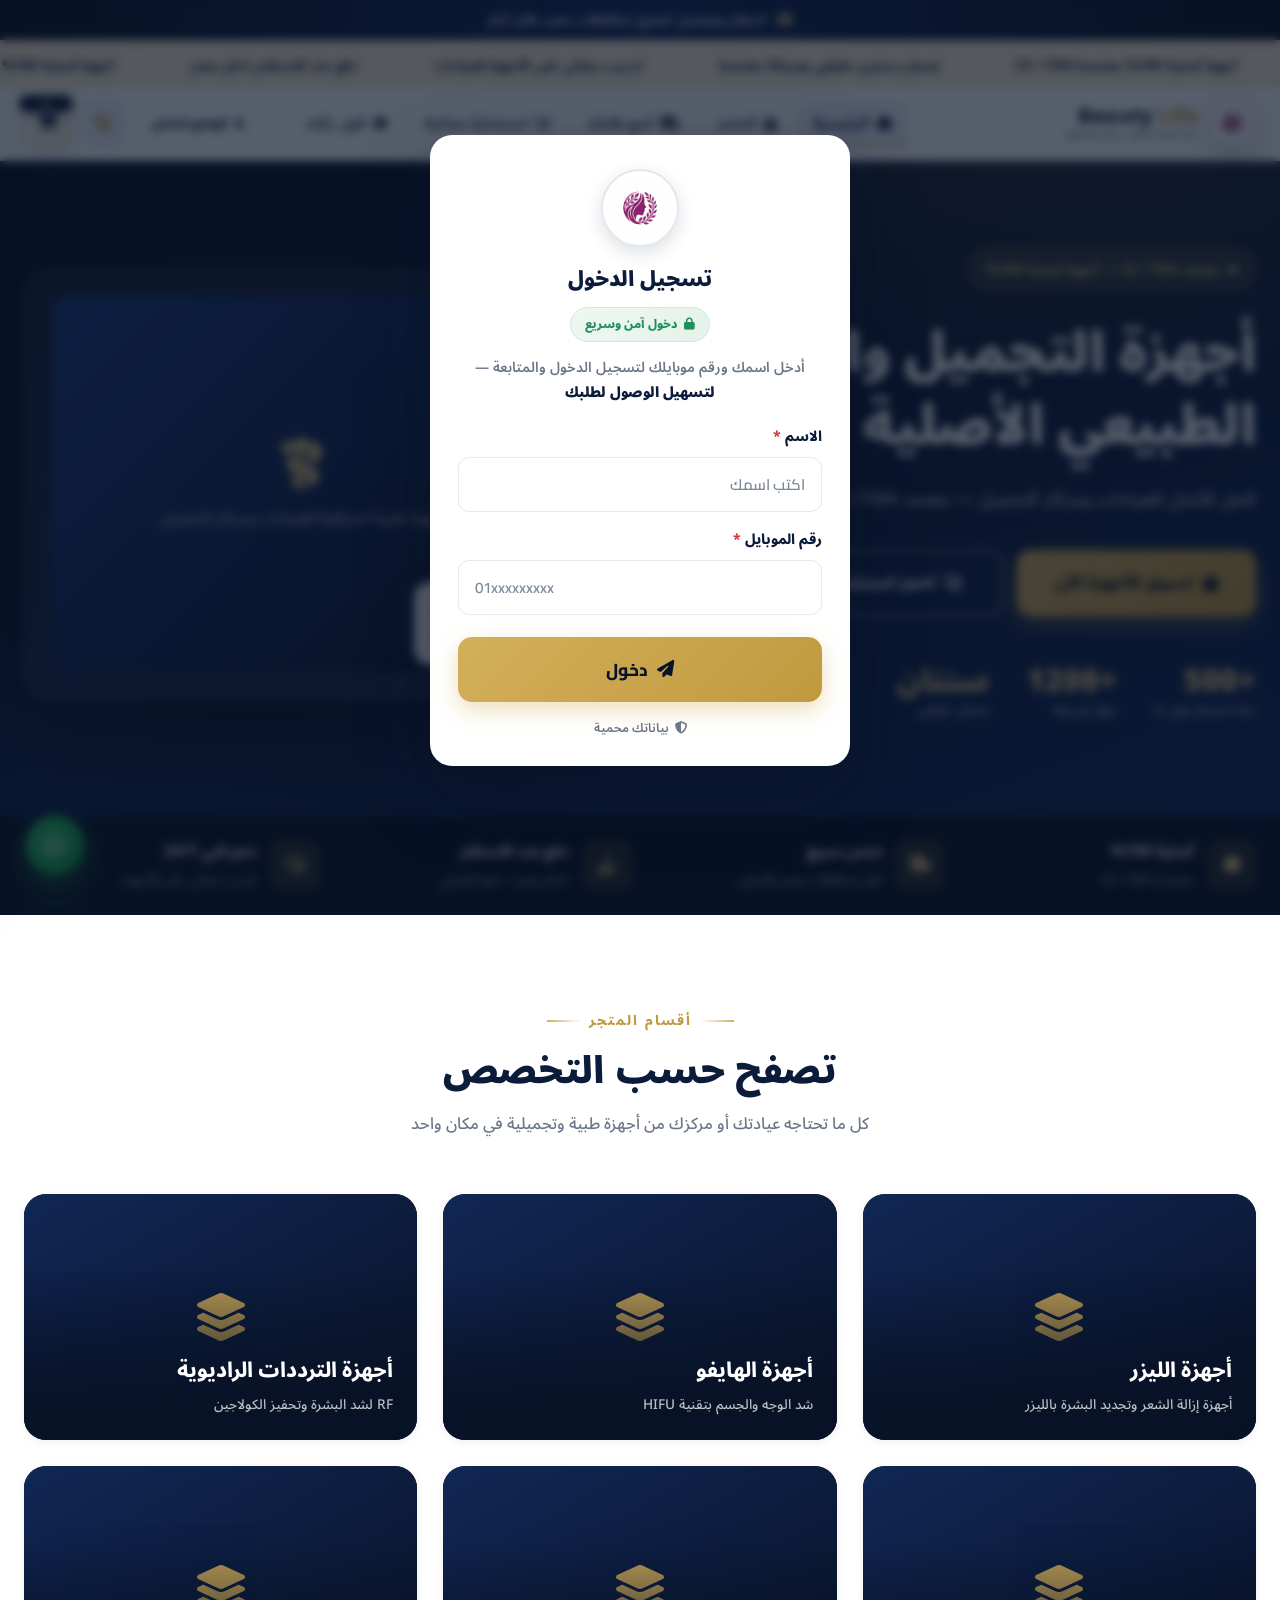
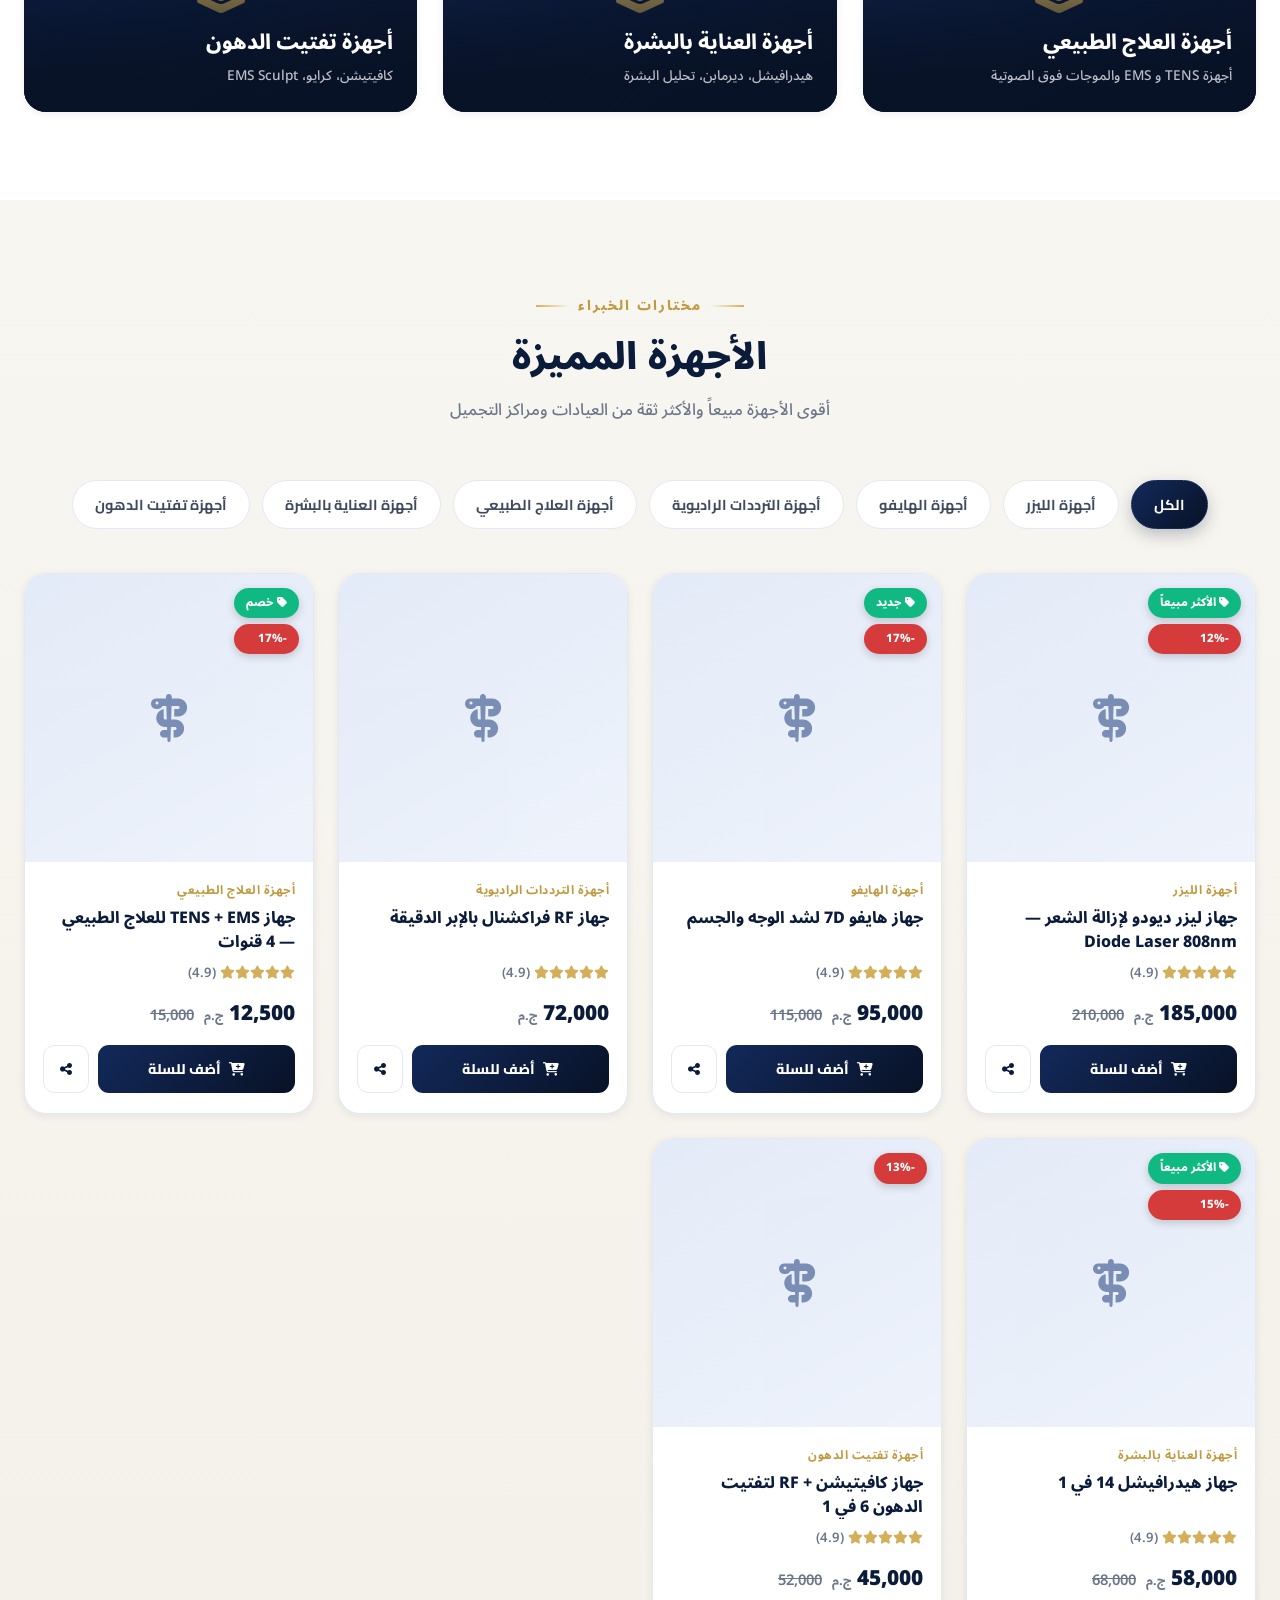
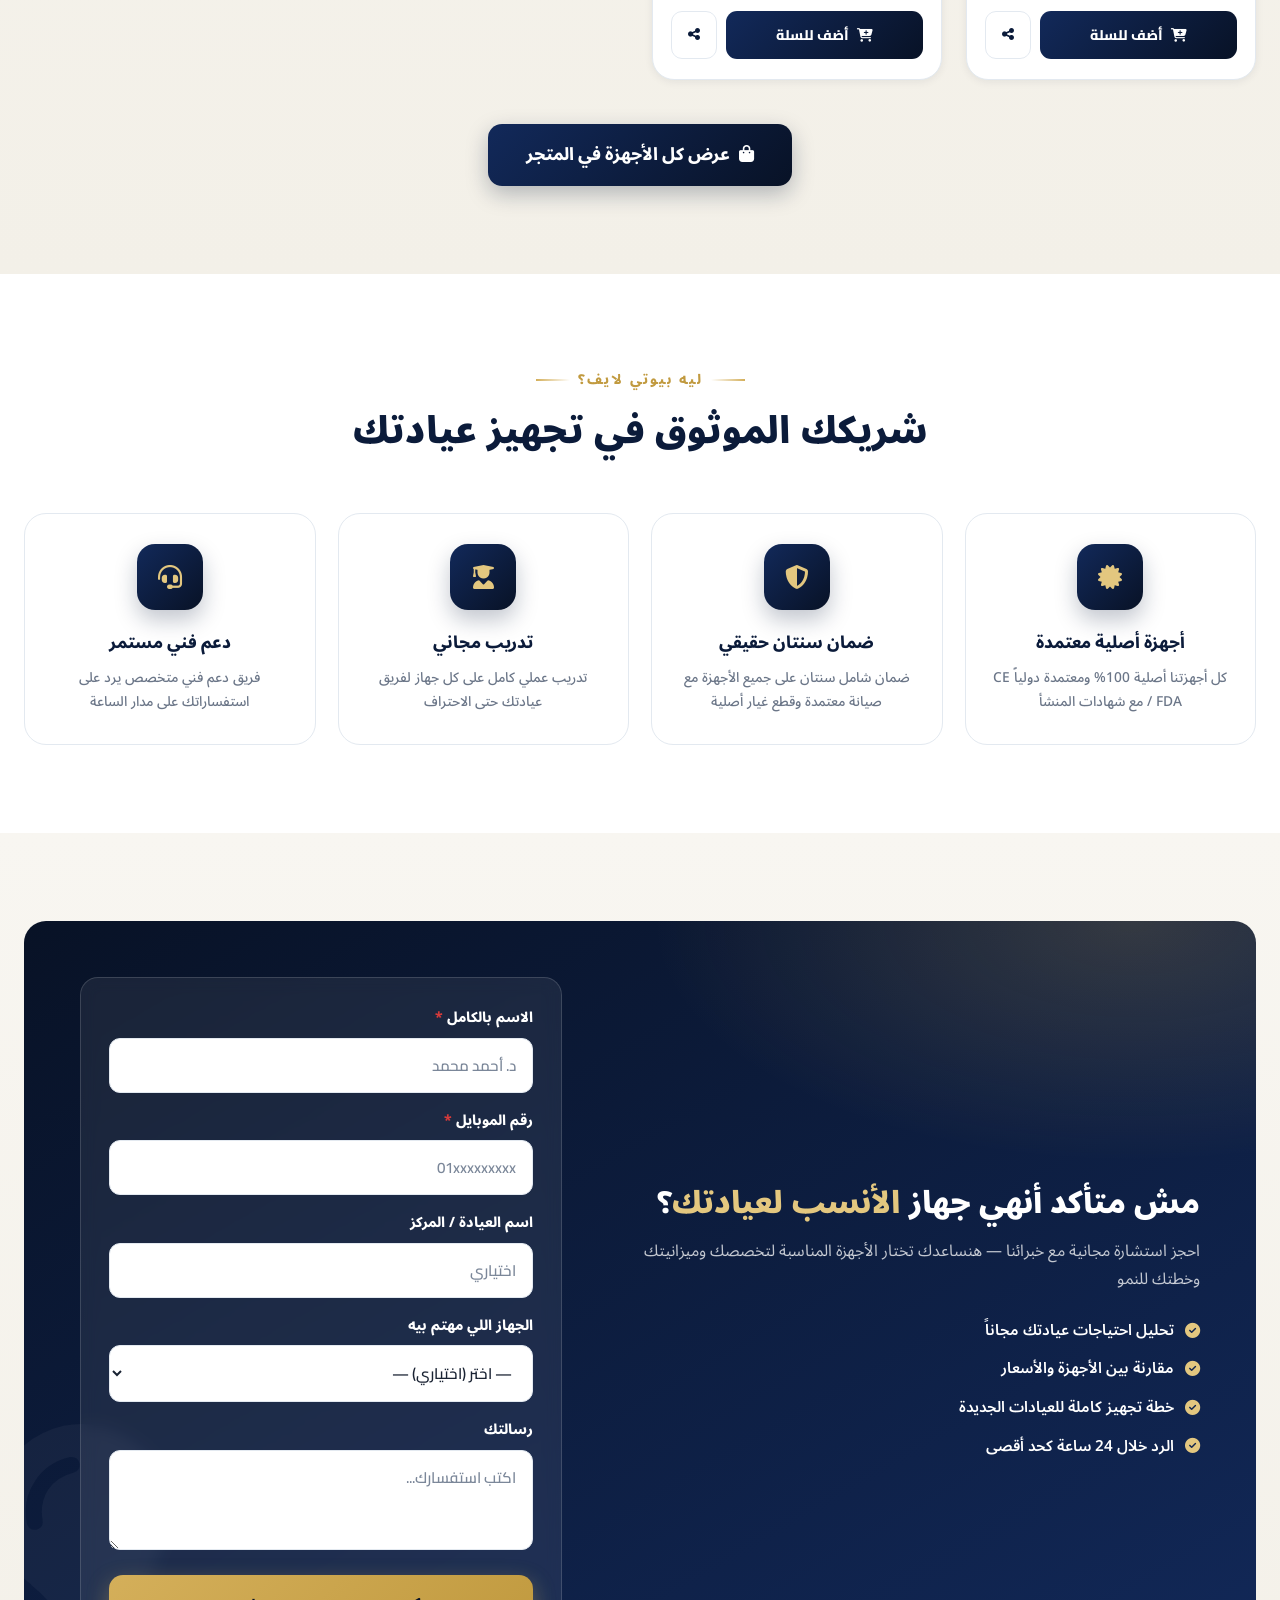
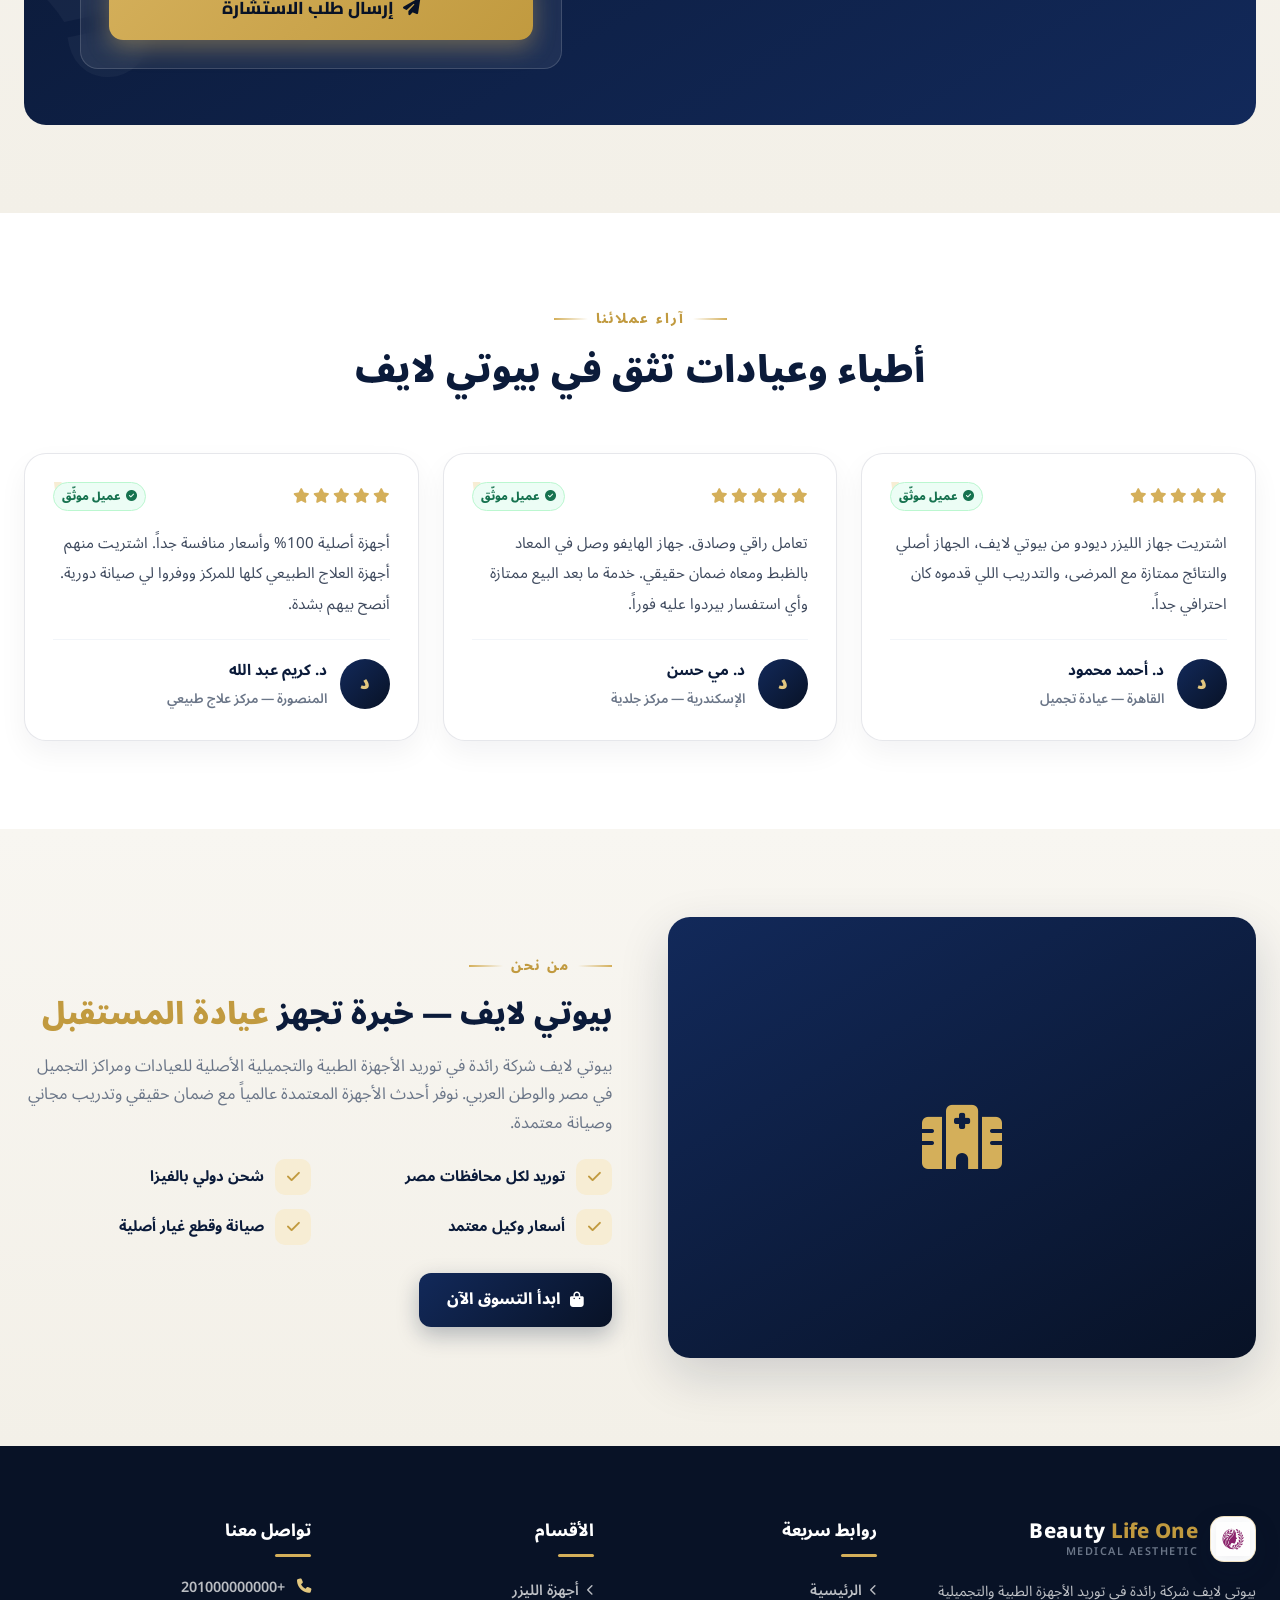
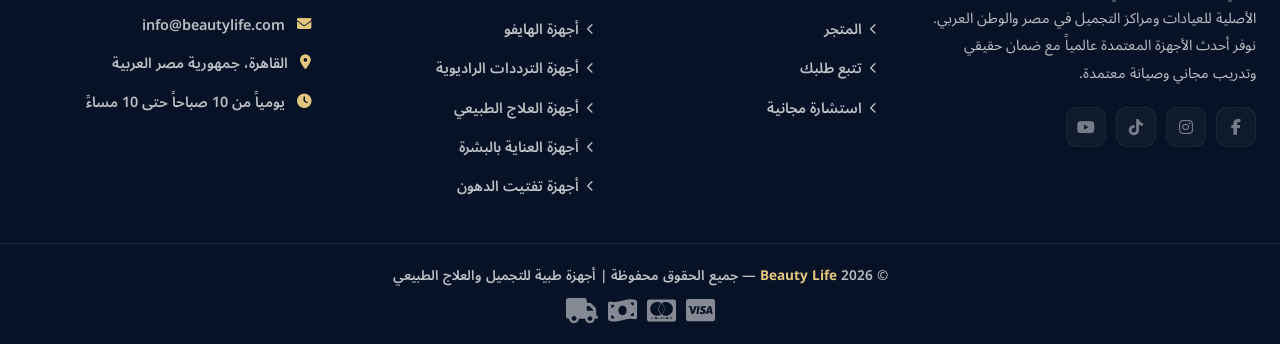
==== index.html @ a648159a "Baseline: exact production codebase snapshot before security fixes Imported verbatim from Beauty_Lif" ====
<!DOCTYPE html>
<html lang="ar" dir="rtl">
<head>
<meta charset="UTF-8">
<meta name="viewport" content="width=device-width, initial-scale=1.0">
<title>Beauty Life | أجهزة طبية للتجميل والعلاج الطبيعي في مصر</title>
<meta name="description" content="بيوتي لايف — أجهزة طبية أصلية للتجميل والعلاج الطبيعي للعيادات ومراكز التجميل في مصر. ليزر، هايفو، RF، ضمان  سنه، تدريب مجاني، دفع عند الاستلام.">
<meta name="keywords" content="أجهزة تجميل, أجهزة طبية, أجهزة ليزر إزالة الشعر, جهاز هايفو, جهاز RF, أجهزة علاج طبيعي, أجهزة عيادات تجميل مصر, Beauty Life">
<meta name="robots" content="index, follow, max-image-preview:large">
<meta name="author" content="Beauty Life">
<link rel="canonical" href="https://beautylife-eg.com/index.html">
<meta name="theme-color" content="#0b1b3a">

<!-- Open Graph -->
<meta property="og:type" content="website">
<meta property="og:locale" content="ar_EG">
<meta property="og:site_name" content="Beauty Life">
<meta property="og:title" content="Beauty Life | أجهزة طبية للتجميل والعلاج الطبيعي في مصر">
<meta property="og:description" content="أجهزة طبية أصلية للتجميل والعلاج الطبيعي للعيادات ومراكز التجميل في مصر. ليزر، هايفو، RF، ضمان سنتين، تدريب مجاني، دفع عند الاستلام.">
<meta property="og:url" content="https://beautylife-eg.com/index.html">
<meta property="og:image" content="https://beautylife-eg.com/assets/company-logo.png">

<!-- Twitter -->
<meta name="twitter:card" content="summary_large_image">
<meta name="twitter:title" content="Beauty Life | أجهزة طبية للتجميل والعلاج الطبيعي في مصر">
<meta name="twitter:description" content="أجهزة طبية أصلية للتجميل والعلاج الطبيعي للعيادات ومراكز التجميل في مصر. ليزر، هايفو، RF، ضمان سنتين، تدريب مجاني.">
<meta name="twitter:image" content="https://beautylife-eg.com/assets/company-logo.png">

<link rel="preconnect" href="https://fonts.googleapis.com">
<link rel="preconnect" href="https://fonts.gstatic.com" crossorigin>
<link href="https://fonts.googleapis.com/css2?family=Cairo:wght@400;500;600;700;800;900&family=Noto+Sans+Arabic:wght@400;500;600;700;800;900&display=swap" rel="stylesheet">
<link rel="stylesheet" href="https://cdnjs.cloudflare.com/ajax/libs/font-awesome/6.5.2/css/all.min.css">
<link rel="stylesheet" href="css/main.css">
<link rel="icon" href="data:image/svg+xml,<svg xmlns='http://www.w3.org/2000/svg' viewBox='0 0 100 100'><rect width='100' height='100' rx='22' fill='%230b1b3a'/><text x='50' y='68' font-size='52' text-anchor='middle' fill='%23d4af5a'>✚</text></svg>">
  <link rel="stylesheet" href="css/advanced-features.css">
  <link rel="stylesheet" href="css/lead-popup.css">
  <link rel="preconnect" href="https://gyeqbsoqmghxxnnfjizd.supabase.co">
  <link rel="dns-prefetch" href="https://gyeqbsoqmghxxnnfjizd.supabase.co">
  <script type="application/ld+json">
  {
    "@context": "https://schema.org",
    "@type": "MedicalBusiness",
    "name": "Beauty Life",
    "url": "https://beautylife-eg.com/",
    "logo": "https://beautylife-eg.com/assets/company-logo.png",
    "image": "https://beautylife-eg.com/assets/company-logo.png",
    "description": "أجهزة طبية أصلية للتجميل والعلاج الطبيعي للعيادات ومراكز التجميل في مصر.",
    "areaServed": "EG",
    "telephone": "+201000000000",
    "priceRange": "$$",
    "sameAs": []
  }
  </script>
  <script type="application/ld+json">
  {
    "@context": "https://schema.org",
    "@type": "BreadcrumbList",
    "itemListElement": [
      { "@type": "ListItem", "position": 1, "name": "الرئيسية", "item": "https://beautylife-eg.com/index.html" }
    ]
  }
  </script>
</head>
<body>
  <!-- Database loading gate: prevents stale local data from flashing before cloud data arrives. -->
  <div id="dataLoader" class="data-loader" role="status" aria-live="polite" aria-label="جارٍ تحميل بيانات الموقع">
    <div class="data-loader-card">
      <div class="data-loader-brand">
        <img src="assets/company-logo.png" alt="Beauty Life" onerror="this.style.display='none'">
        <span>Beauty <b>Life</b></span>
      </div>
      <div class="data-loader-orbit" aria-hidden="true"><span></span><span></span><span></span></div>
      <h1>جارٍ تجهيز الموقع</h1>
      <p>نقوم بتحميل أحدث البيانات بأمان...</p>
      <div class="data-loader-progress"><span></span></div>
      <small><i class="fas fa-shield-halved"></i> بياناتك محدثة ومحمية</small>
    </div>
  </div>
  <script>
    (function(){
      var loader=document.getElementById('dataLoader'),timer,deadline=Date.now()+12000;
      if(!loader)return;
      function hide(){
        if(loader.classList.contains('is-hidden'))return;
        clearInterval(timer); loader.classList.add('is-hidden');
        document.documentElement.classList.remove('data-loading');
        setTimeout(function(){if(loader.parentNode)loader.parentNode.removeChild(loader)},550);
      }
      function ready(){return window.BL&&typeof window.BL.isReady==='function'&&window.BL.isReady();}
      document.documentElement.classList.add('data-loading');
      window.addEventListener('bl:ready',hide,{once:true});
      timer=setInterval(function(){if(ready()||Date.now()>deadline)hide()},100);
    })();
  </script>

<!-- ===== Top Announcement ===== -->
<div class="top-announce" id="topAnnounce"><i class="fas fa-truck-fast"></i> <span id="announceText"> 0 </span></div>

<!-- ===== Ticker ===== -->
<div class="ticker" id="tickerBar">
  <div class="ticker-track" id="tickerTrack"></div>
</div>

<!-- ===== Navbar ===== -->
<nav class="navbar" id="navbar">
  <div class="nav-container">
    <a href="index.html" class="logo">
      <div class="logo-mark logo-image-mark"><img src="assets/company-logo.png" alt="Beauty Life Logo" class="brand-logo-img"></div>
      <div class="logo-text">
        <div class="logo-name">Beauty <span>Life </span></div>
        <div class="logo-tag">Medical Aesthetic</div>
      </div>
    </a>
    <div class="nav-links" id="navLinks">
      <a href="index.html" class="nav-link active"><i class="fas fa-house"></i> الرئيسية</a>
      <a href="store.html" class="nav-link"><i class="fas fa-bag-shopping"></i> المتجر</a>
      <a href="track.html" class="nav-link"><i class="fas fa-truck"></i> تتبع طلبك</a>
      <a href="index.html#consult" class="nav-link"><i class="fas fa-stethoscope"></i> استشارة مجانية</a>
    </div>
    <div class="nav-actions">
      <a href="#" class="nav-phone" id="navPhone"><i class="fas fa-phone-volume"></i> <span>01000000000</span></a>
      <button type="button" class="icon-btn nav-cart-button" onclick="openCart()" aria-label="فتح سلة التسوق" aria-haspopup="dialog">
        <i class="fas fa-cart-shopping"></i>
        <span class="cart-badge" id="cartBadge" aria-live="polite">0</span>
      </button>
      <button type="button" class="icon-btn burger" onclick="toggleMenu()" aria-label="فتح القائمة" aria-controls="navLinks" aria-expanded="false"><i class="fas fa-bars" aria-hidden="true"></i></button>
    </div>
  </div>
</nav>

<!-- ===== HERO ===== -->
<header class="hero">
  <div class="hero-inner">
    <div class="reveal">
      <div class="hero-badge"><span class="dot"></span> معتمد CE / FDA — أجهزة أصلية 100%</div>
      <h1 id="heroTitle">أجهزة التجميل والعلاج الطبيعي <span class="gold">الأصلية</span> لعيادتك</h1>
      <p class="hero-sub" id="heroSubtitle">الحل الأمثل للعيادات ومراكز التجميل — أحدث الأجهزة العالمية مع ضمان حقيقي وتدريب مجاني وصيانة معتمدة في مصر</p>
      <div class="hero-cta">
        <a href="store.html" class="btn btn-gold btn-lg"><i class="fas fa-bag-shopping"></i> تسوق الأجهزة الآن</a>
        <a href="#consult" class="btn btn-outline btn-lg" style="border-color:rgba(255,255,255,.4);color:#fff;"><i class="fas fa-stethoscope"></i> احجز استشارة مجانية</a>
      </div>
      <div class="hero-stats">
        <div class="hstat"><div class="hstat-num">+500</div><div class="hstat-label">عيادة ومركز يثق بنا</div></div>
        <div class="hstat"><div class="hstat-num">+1200</div><div class="hstat-label">جهاز تم بيعه</div></div>
        <div class="hstat"><div class="hstat-num">سنتان</div><div class="hstat-label">ضمان حقيقي</div></div>
      </div>
    </div>
    <div class="hero-visual reveal reveal-d2">
      <div class="hero-card">
        <img src="" alt="" class="hero-img hidden" id="heroImg">
        <div class="hero-img-placeholder" id="heroImgPh">
          <i class="fas fa-staff-snake"></i>
          <span>أجهزة طبية احترافية للعيادات ومراكز التجميل</span>
        </div>
      </div>
      <div class="hero-float-badge">
        <i class="fas fa-shield-halved"></i>
        <div><b>ضمان سنتان</b><small>+ صيانة معتمدة</small></div>
      </div>
    </div>
  </div>
</header>

<!-- ===== Trust strip ===== -->
<div class="trust-strip">
  <div class="trust-grid">
    <div class="trust-item reveal"><i class="fas fa-certificate"></i><div><b>أصلية 100%</b><small>معتمدة CE / FDA</small></div></div>
    <div class="trust-item reveal reveal-d1"><i class="fas fa-truck-fast"></i><div><b>شحن سريع</b><small>لكل محافظات مصر والدولي</small></div></div>
    <div class="trust-item reveal reveal-d2"><i class="fas fa-hand-holding-dollar"></i><div><b>دفع عند الاستلام</b><small>داخل مصر — فيزا للدولي</small></div></div>
    <div class="trust-item reveal reveal-d3"><i class="fas fa-headset"></i><div><b>دعم فني 24/7</b><small>تدريب مجاني على الأجهزة</small></div></div>
  </div>
</div>

<!-- ===== Categories ===== -->
<section class="section" id="categories">
  <div class="container">
    <div class="section-head reveal">
      <div class="section-eyebrow">أقسام المتجر</div>
      <h2 class="section-title">تصفح حسب التخصص</h2>
      <p class="section-desc">كل ما تحتاجه عيادتك أو مركزك من أجهزة طبية وتجميلية في مكان واحد</p>
    </div>
      <div class="cat-grid" id="categoriesGrid">
        <div class="skeleton cat-skeleton"></div>
        <div class="skeleton cat-skeleton"></div>
        <div class="skeleton cat-skeleton"></div>
      </div>
  </div>
</section>

<!-- ===== Featured Products ===== -->
<section class="section section-alt" id="featured">
  <div class="container">
    <div class="section-head reveal">
      <div class="section-eyebrow">مختارات الخبراء</div>
      <h2 class="section-title">الأجهزة المميزة</h2>
      <p class="section-desc">أقوى الأجهزة مبيعاً والأكثر ثقة من العيادات ومراكز التجميل</p>
    </div>
    <div class="filter-bar" id="homeFilterBar"></div>
      <div class="products-grid" id="featuredGrid">
        <div class="skeleton product-skeleton"></div>
        <div class="skeleton product-skeleton"></div>
        <div class="skeleton product-skeleton"></div>
        <div class="skeleton product-skeleton"></div>
      </div>
    <div style="text-align:center;margin-top:44px;" class="reveal">
      <a href="store.html" class="btn btn-primary btn-lg"><i class="fas fa-bag-shopping"></i> عرض كل الأجهزة في المتجر</a>
    </div>
  </div>
</section>

<!-- ===== Why us ===== -->
<section class="section">
  <div class="container">
    <div class="section-head reveal">
      <div class="section-eyebrow" id="whyEyebrow">ليه بيوتي لايف؟</div>
      <h2 class="section-title" id="whyTitle">شريكك الموثوق في تجهيز عيادتك</h2>
    </div>
    <div class="why-grid" id="whyGrid">
      <div class="why-card reveal"><div class="why-icon"><i class="fas fa-certificate"></i></div><h3>أجهزة أصلية معتمدة</h3><p>كل أجهزتنا أصلية 100% ومعتمدة دولياً CE / FDA مع شهادات المنشأ</p></div>
      <div class="why-card reveal reveal-d1"><div class="why-icon"><i class="fas fa-shield-halved"></i></div><h3>ضمان سنتان حقيقي</h3><p>ضمان شامل سنتان على جميع الأجهزة مع صيانة معتمدة وقطع غيار أصلية</p></div>
      <div class="why-card reveal reveal-d2"><div class="why-icon"><i class="fas fa-user-graduate"></i></div><h3>تدريب مجاني</h3><p>تدريب عملي كامل على كل جهاز لفريق عيادتك حتى الاحتراف</p></div>
      <div class="why-card reveal reveal-d3"><div class="why-icon"><i class="fas fa-headset"></i></div><h3>دعم فني مستمر</h3><p>فريق دعم فني متخصص يرد على استفساراتك على مدار الساعة</p></div>
    </div>
  </div>
</section>

<!-- ===== Consultation ===== -->
<section class="section section-alt" id="consult">
  <div class="container">
    <div class="consult-sec reveal">
      <div>
        <h2>مش متأكد أنهي جهاز <span>الأنسب لعيادتك</span>؟</h2>
        <p>احجز استشارة مجانية مع خبرائنا — هنساعدك تختار الأجهزة المناسبة لتخصصك وميزانيتك وخطتك للنمو</p>
        <ul class="consult-points">
          <li><i class="fas fa-circle-check"></i> تحليل احتياجات عيادتك مجاناً</li>
          <li><i class="fas fa-circle-check"></i> مقارنة بين الأجهزة والأسعار</li>
          <li><i class="fas fa-circle-check"></i> خطة تجهيز كاملة للعيادات الجديدة</li>
          <li><i class="fas fa-circle-check"></i> الرد خلال 24 ساعة كحد أقصى</li>
        </ul>
      </div>
      <form class="consult-form" id="consultForm" onsubmit="submitConsultation(event)">
        <div class="form-group">
          <label class="form-label" style="color:#fff;">الاسم بالكامل <span class="req">*</span></label>
          <input type="text" class="form-input" id="cs_name" required placeholder="د. أحمد محمد">
        </div>
        <div class="form-group">
          <label class="form-label" style="color:#fff;">رقم الموبايل <span class="req">*</span></label>
          <input type="tel" class="form-input" id="cs_phone" required placeholder="01xxxxxxxxx" dir="ltr" style="text-align:end;">
        </div>
        <div class="form-group">
          <label class="form-label" style="color:#fff;">اسم العيادة / المركز</label>
          <input type="text" class="form-input" id="cs_clinic" placeholder="اختياري">
        </div>
        <div class="form-group">
          <label class="form-label" style="color:#fff;">الجهاز اللي مهتم بيه</label>
          <select class="form-select" id="cs_device">
            <option value="">— اختر (اختياري) —</option>
          </select>
        </div>
        <div class="form-group">
          <label class="form-label" style="color:#fff;">رسالتك</label>
          <textarea class="form-textarea" id="cs_msg" placeholder="اكتب استفسارك..."></textarea>
        </div>
        <button type="submit" class="btn btn-gold btn-block btn-lg" id="csSubmitBtn"><i class="fas fa-paper-plane"></i> إرسال طلب الاستشارة</button>
      </form>
    </div>
  </div>
</section>

<!-- ===== Testimonials ===== -->
<section class="section" id="testimonials">
  <div class="container">
    <div class="section-head reveal">
      <div class="section-eyebrow">آراء عملائنا</div>
      <h2 class="section-title">أطباء وعيادات تثق في بيوتي لايف</h2>
    </div>
    <div class="testi-grid" id="testimonialsGrid"></div>
  </div>
</section>

<!-- ===== About ===== -->
<section class="section section-alt">
  <div class="container">
    <div class="about-strip" id="aboutStrip">
      <!-- الصورة / الخريطة تتحط هنا جنب الكلام لما تتحمل من الأدمن -->
      <div class="about-img reveal" id="aboutImgWrap">
        <i class="fas fa-hospital"></i>
      </div>
      <!-- about-media-host: يتملى بـ JS ويحل محل aboutImgWrap -->
      <div class="about-media-host" id="aboutMediaHost"></div>
      <div class="about-content reveal reveal-d1">
        <div class="section-eyebrow" style="justify-content:flex-start;">من نحن</div>
        <h2>بيوتي لايف — خبرة تجهز <span style="color:var(--gold-600);">عيادة المستقبل</span></h2>
        <p id="aboutText">بيوتي لايف شركة رائدة في توريد الأجهزة الطبية والتجميلية الأصلية للعيادات ومراكز التجميل في مصر والوطن العربي. نوفر أحدث الأجهزة المعتمدة عالمياً مع ضمان حقيقي وتدريب مجاني وصيانة معتمدة.</p>
        <div class="about-feats">
          <div class="about-feat"><i class="fas fa-check"></i> توريد لكل محافظات مصر</div>
          <div class="about-feat"><i class="fas fa-check"></i> شحن دولي بالفيزا</div>
          <div class="about-feat"><i class="fas fa-check"></i> أسعار وكيل معتمد</div>
          <div class="about-feat"><i class="fas fa-check"></i> صيانة وقطع غيار أصلية</div>
        </div>
        <a href="store.html" class="btn btn-primary"><i class="fas fa-bag-shopping"></i> ابدأ التسوق الآن</a>
      </div>
    </div>
  </div>
</section>

<!-- ===== Footer ===== -->
<footer class="footer">
  <div class="footer-main">
    <div>
      <div class="footer-logo">
        <div class="logo-mark logo-image-mark"><img src="assets/company-logo.png" alt="Beauty Life Logo" class="brand-logo-img"></div>
        <div class="logo-text">
          <div class="logo-name" style="color:#fff;">Beauty <span>Life One</span></div>
          <div class="logo-tag">Medical Aesthetic</div>
        </div>
      </div>
      <p id="footerAbout">شريكك الموثوق في تجهيز العيادات ومراكز التجميل بأحدث الأجهزة الطبية الأصلية — ضمان حقيقي، تدريب مجاني، وصيانة معتمدة.</p>
      <div class="socials">
        <a href="#" class="social-btn" id="socialFb" aria-label="فيسبوك"><i class="fab fa-facebook-f"></i></a>
        <a href="#" class="social-btn" id="socialIg" aria-label="انستجرام"><i class="fab fa-instagram"></i></a>
        <a href="#" class="social-btn" id="socialTt" aria-label="تيك توك"><i class="fab fa-tiktok"></i></a>
        <a href="#" class="social-btn" id="socialYt" aria-label="يوتيوب"><i class="fab fa-youtube"></i></a>
      </div>
    </div>
    <div>
      <h4>روابط سريعة</h4>
      <ul class="footer-links">
        <li><a href="index.html"><i class="fas fa-chevron-left" style="font-size:.7rem;"></i> الرئيسية</a></li>
        <li><a href="store.html"><i class="fas fa-chevron-left" style="font-size:.7rem;"></i> المتجر</a></li>
        <li><a href="track.html"><i class="fas fa-chevron-left" style="font-size:.7rem;"></i> تتبع طلبك</a></li>
        <li><a href="index.html#consult"><i class="fas fa-chevron-left" style="font-size:.7rem;"></i> استشارة مجانية</a></li>
      </ul>
    </div>
    <div>
      <h4>الأقسام</h4>
      <ul class="footer-links" id="footerCats"></ul>
    </div>
    <div>
      <h4>تواصل معنا</h4>
      <ul class="footer-contact">
        <li><i class="fas fa-phone"></i> <span id="footPhone">01000000000</span></li>
        <li><i class="fas fa-envelope"></i> <span id="footEmail">info@beautylife.com</span></li>
        <li><i class="fas fa-location-dot"></i> <span id="footAddress">القاهرة، جمهورية مصر العربية</span></li>
        <li><i class="fas fa-clock"></i> يومياً من 10 صباحاً حتى 10 مساءً</li>
      </ul>
    </div>
  </div>
  <div class="footer-bottom">
    <div>© 2026 <b>Beauty Life</b> — جميع الحقوق محفوظة | أجهزة طبية للتجميل والعلاج الطبيعي</div>
    <div class="pay-badges"><i class="fab fa-cc-visa"></i><i class="fab fa-cc-mastercard"></i><i class="fas fa-money-bill-wave"></i><i class="fas fa-truck"></i></div>
  </div>
</footer>

<!-- ===== Cart Drawer ===== -->
<div class="cart-overlay" id="cartOverlay" onclick="closeCart()"></div>
<aside class="cart-drawer" id="cartDrawer">
  <div class="cart-head">
    <h3><i class="fas fa-cart-shopping" style="color:var(--gold-600);"></i> سلة التسوق</h3>
    <button class="cart-close" onclick="closeCart()"><i class="fas fa-xmark"></i></button>
  </div>
  <div class="cart-items" id="cartItems"></div>
  <div class="cart-foot" id="cartFoot">
    <div class="cart-total-row"><span>الإجمالي الفرعي</span><span id="cartTotal">0 ج.م</span></div>
    <button class="btn btn-gold btn-block btn-lg" onclick="openCheckout()"><i class="fas fa-lock"></i> إتمام الطلب</button>
  </div>
</aside>

<!-- ===== Quick View Modal ===== -->
<div class="modal-back" id="qvModal">
  <div class="modal modal-lg">
    <div class="modal-head">
      <h3>تفاصيل الجهاز</h3>
      <button class="modal-x" onclick="closeModal('qvModal')"><i class="fas fa-xmark"></i></button>
    </div>
    <div class="modal-body" id="qvBody"></div>
  </div>
</div>

<!-- ===== Checkout Modal ===== -->
<div class="modal-back" id="checkoutModal">
  <div class="modal modal-lg">
    <div class="modal-head">
      <h3><i class="fas fa-lock" style="color:var(--gold-600);"></i> إتمام الطلب</h3>
      <button class="modal-x" onclick="closeModal('checkoutModal')"><i class="fas fa-xmark"></i></button>
    </div>
    <div class="modal-body">
      <div id="checkoutStep1">
        <div class="order-summary-box" id="orderSummaryBox"></div>

        <div class="form-group">
          <label class="form-label">كود خصم (اختياري)</label>
          <div class="coupon-row">
            <input type="text" class="form-input" id="couponInput" placeholder="أدخل كود الخصم" dir="ltr" style="text-align:end;">
            <button type="button" class="btn btn-ghost" onclick="applyCoupon()">تطبيق</button>
          </div>
          <div class="form-hint" id="couponMsg"></div>
        </div>

        <h4 class="form-section-title" style="font-size:1rem;font-weight:900;color:var(--navy-900);margin:20px 0 14px;padding-bottom:9px;border-bottom:2px solid var(--gold-100);display:flex;align-items:center;gap:9px;"><i class="fas fa-truck" style="color:var(--gold-600);"></i> نوع الشحن</h4>
        <div class="ship-tabs">
          <div class="ship-tab selected" id="shipLocalTab" onclick="selectShipType('local')">
            <i class="fas fa-truck-fast"></i>
            <b>شحن محلي — داخل مصر</b>
            <small>دفع عند الاستلام</small>
          </div>
          <div class="ship-tab" id="shipIntlTab" onclick="selectShipType('international')">
            <i class="fas fa-plane"></i>
            <b>شحن دولي — خارج مصر</b>
            <small>الدفع بالفيزا / تحويل بنكي</small>
          </div>
        </div>

        <h4 style="font-size:1rem;font-weight:900;color:var(--navy-900);margin:20px 0 14px;padding-bottom:9px;border-bottom:2px solid var(--gold-100);display:flex;align-items:center;gap:9px;"><i class="fas fa-user" style="color:var(--gold-600);"></i> بيانات العميل</h4>
        <div class="form-row">
          <div class="form-group">
            <label class="form-label">الاسم بالكامل <span class="req">*</span></label>
            <input type="text" class="form-input" id="co_name" placeholder="د. أحمد محمد">
          </div>
          <div class="form-group">
            <label class="form-label">رقم الموبايل <span class="req">*</span></label>
            <input type="tel" class="form-input" id="co_phone" placeholder="01xxxxxxxxx" dir="ltr" style="text-align:end;">
          </div>
        </div>
        <div class="form-row">
          <div class="form-group">
            <label class="form-label">البريد الإلكتروني</label>
            <input type="email" class="form-input" id="co_email" placeholder="اختياري" dir="ltr" style="text-align:end;">
          </div>
          <div class="form-group">
            <label class="form-label" id="co_region_label">المحافظة <span class="req">*</span></label>
            <select class="form-select" id="co_governorate">
              <option value="">— اختر المحافظة —</option>
            </select>
            <input type="text" class="form-input hidden" id="co_country" placeholder="الدولة">
          </div>
        </div>
        <div class="form-row">
          <div class="form-group">
            <label class="form-label">المدينة / المنطقة</label>
            <input type="text" class="form-input" id="co_city">
          </div>
          <div class="form-group">
            <label class="form-label">العنوان بالتفصيل <span class="req">*</span></label>
            <input type="text" class="form-input" id="co_address" placeholder="اسم الشارع، رقم العقار، الدور...">
          </div>
        </div>
        <div class="form-group">
          <label class="form-label">ملاحظات على الطلب</label>
          <textarea class="form-textarea" id="co_notes" placeholder="اختياري"></textarea>
        </div>

        <h4 style="font-size:1rem;font-weight:900;color:var(--navy-900);margin:20px 0 14px;padding-bottom:9px;border-bottom:2px solid var(--gold-100);display:flex;align-items:center;gap:9px;"><i class="fas fa-credit-card" style="color:var(--gold-600);"></i> طريقة الدفع</h4>
        <div class="pay-methods">
          <div class="pay-method selected" id="payCodTab" onclick="selectPayment('cod')">
            <i class="fas fa-money-bill-wave"></i>
            <b>الدفع عند الاستلام</b>
            <small>كاش أو محفظة عند التسليم</small>
          </div>
          <div class="pay-method hidden" id="payVisaTab" onclick="selectPayment('visa')">
            <i class="fas fa-credit-card"></i>
            <b>فيزا / ماستركارد</b>
            <small>دفع آمن — الفلوس تدخل بنكنا فوراً</small>
          </div>
        </div>

        <!-- صندوق الفيزا: بوابة دفع آمنة (Paymob / Stripe) -->
        <div class="bank-box hidden" id="visaBox" style="background:linear-gradient(135deg,#f8fafc,#e0f2fe);border:2px solid #38bdf8;border-radius:14px;padding:16px 18px;margin-top:12px;">
          <h4 style="margin-bottom:10px;"><i class="fas fa-shield-halved" style="color:#10b981;"></i> الدفع الإلكتروني الآمن</h4>
          <div style="display:flex;gap:10px;align-items:center;margin-bottom:10px;flex-wrap:wrap;">
            <i class="fab fa-cc-visa" style="font-size:2.2rem;color:#1a1f71;"></i>
            <i class="fab fa-cc-mastercard" style="font-size:2.2rem;color:#eb001b;"></i>
            <i class="fas fa-mobile-screen" style="font-size:2rem;color:#ea580c;"></i>
            <small style="color:#0369a1;font-weight:800;">Visa · Mastercard · Meeza · محافظ إلكترونية</small>
          </div>
          <p class="form-hint" style="margin:0;color:#0f172a;font-weight:600;line-height:1.7;">
            <i class="fas fa-lock" style="color:#10b981;"></i> بعد تأكيد الطلب هتفتح صفحة الدفع الآمنة (Paymob داخل مصر / Stripe خارجها — بحماية PCI-DSS).
            بيانات كارتك لا تُخزّن على موقعنا نهائياً، والمبلغ يُحوّل مباشرة إلى حسابنا البنكي بعد نجاح المعاملة.
          </p>
        </div>

        <!-- (احتياطي — مخفي) التحويل البنكي اليدوي -->
        <div class="bank-box hidden" id="bankBox" hidden>
          <div class="bank-row"><span>البنك</span><b id="bankName">—</b></div>
          <div class="bank-row"><span>اسم الحساب</span><b id="bankAccName">—</b></div>
          <div class="bank-row"><span>رقم الحساب</span><b id="bankAccNum">—</b></div>
          <div class="bank-row"><span>IBAN</span><b id="bankIban">—</b></div>
          <div class="bank-row"><span>SWIFT</span><b id="bankSwift">—</b></div>
        </div>

        <button class="btn btn-gold btn-block btn-lg" style="margin-top:20px;" onclick="submitOrder()" id="submitOrderBtn">
          <i class="fas fa-check"></i> تأكيد الطلب
        </button>
        <p class="form-hint" style="text-align:center;margin-top:12px;"><i class="fas fa-shield-halved"></i> بياناتك محمية ومشفرة — لا نشاركها مع أي طرف ثالث</p>
      </div>

      <div id="checkoutStep2" class="hidden">
        <div class="order-success">
          <div class="success-ring"><i class="fas fa-check"></i></div>
          <h3>تم استلام طلبك بنجاح!</h3>
          <p style="color:var(--gray-500);font-weight:600;">رقم الطلب الخاص بيك:</p>
          <div class="order-num" id="orderNumDisplay">BL-00000</div>
          <p style="color:var(--gray-500);font-weight:600;max-width:400px;margin:10px auto 20px;" id="orderSuccessMsg">هنتواصل معاك في أقرب وقت لتأكيد الطلب. تقدر تتابع حالة طلبك في أي وقت من صفحة تتبع الطلب.</p>
          <div style="display:flex;gap:12px;justify-content:center;flex-wrap:wrap;">
            <a href="track.html" class="btn btn-primary"><i class="fas fa-truck"></i> تتبع طلبك</a>
            <button class="btn btn-ghost" onclick="closeModal('checkoutModal')">متابعة التسوق</button>
          </div>
        </div>
      </div>
    </div>
  </div>
</div>

<!-- Floating WhatsApp -->
<a href="#" class="wa-float" id="waFloat" target="_blank" rel="noopener noreferrer" aria-label="واتساب"><i class="fab fa-whatsapp"></i></a>

<!-- Back to top -->
<button class="top-btn" id="topBtn" onclick="window.scrollTo({top:0,behavior:'smooth'})"><i class="fas fa-chevron-up"></i></button>

<!-- Toast -->
<div class="toast-wrap" id="toastWrap"></div>

  <script src="https://cdn.jsdelivr.net/npm/@supabase/supabase-js@2"></script>
  <script src="js/supabase-init.js"></script>
  <script src="js/data.js"></script>
  <script src="js/store.js"></script>
  <script src="js/payment.js"></script>
  <script src="js/app.js"></script>
  <script src="js/advanced-features.js"></script>
  <script src="js/site-upgrade-v10.js?v=18"></script>
  <script src="js/whatsapp-confirm.js"></script>
  <script src="js/lead-capture.js"></script>
<script src="js/security-hardening.js"></script>
</body>
</html>
---- css/main.css ----
/* =====================================================================
   BEAUTY LIFE — Main Stylesheet (Premium Medical Aesthetic UI)
   تصميم احترافي راقي: كحلي عميق / ذهبي / أبيض — خط Cairo
   ===================================================================== */

:root{
  --navy-950:#081226;
  --navy-900:#0b1b3a;
  --navy-800:#12295a;
  --navy-700:#1c3a7d;
  --navy-100:#dbe4f5;
  --navy-50:#eef3fb;
  --gold-700:#a8842c;
  --gold-600:#c19a3f;
  --gold-500:#d4af5a;
  --gold-400:#e3c77f;
  --gold-100:#f7edd4;
  --ink:#1a2333;
  --gray-700:#3f4a5e;
  --gray-500:#6b7688;
  --gray-300:#c9d2de;
  --gray-200:#e3e9f0;
  --gray-100:#f2f5f9;
  --white:#ffffff;
  --success:#0e9f6e;
  --danger:#d63b3b;
  --warning:#d98e04;
  --radius:14px;
  --radius-lg:22px;
  --shadow-sm:0 2px 8px rgba(11,27,58,.07);
  --shadow-md:0 8px 28px rgba(11,27,58,.11);
  --shadow-lg:0 18px 50px rgba(11,27,58,.16);
  --font:'Cairo','Noto Sans Arabic',system-ui,sans-serif;
  --ease:cubic-bezier(.22,.8,.32,1);
}

*{margin:0;padding:0;box-sizing:border-box;}
html{
  scroll-behavior:smooth;
  overflow-x:hidden;
  width:100%;
  max-width:100vw;
}
body{
  font-family:var(--font);
  color:var(--ink);
  background:var(--white);
  line-height:1.75;
  overflow-x:hidden;
  width:100%;
  max-width:100vw;
  position:relative;
}
img{max-width:100%;display:block;}
a{text-decoration:none;color:inherit;}
button{font-family:var(--font);cursor:pointer;}
input,select,textarea{font-family:var(--font);}
.container{max-width:1280px;margin:0 auto;padding:0 24px;}
.hidden{display:none!important;}

::selection{background:var(--gold-500);color:var(--navy-950);}

/* ===== Scrollbar ===== */
::-webkit-scrollbar{width:10px;height:10px;}
::-webkit-scrollbar-track{background:var(--gray-100);}
::-webkit-scrollbar-thumb{background:linear-gradient(var(--navy-800),var(--navy-700));border-radius:8px;}

/* ===== Reveal animations ===== */
.reveal{opacity:0;transform:translateY(34px);transition:opacity .8s var(--ease),transform .8s var(--ease);}
.reveal.in{opacity:1;transform:none;}
.reveal-d1{transition-delay:.1s;}
.reveal-d2{transition-delay:.2s;}
.reveal-d3{transition-delay:.3s;}

/* =====================================================================
   TOP ANNOUNCEMENT + TICKER
   ===================================================================== */
.top-announce{
  background:linear-gradient(90deg,var(--navy-950),var(--navy-800),var(--navy-950));
  color:#fff;font-size:.85rem;text-align:center;
  padding:8px 16px;font-weight:600;letter-spacing:.2px;
  overflow:hidden;
}
.top-announce i{color:var(--gold-400);margin-inline-end:6px;}
.announce-icon{
  display:inline-block;
  transition:opacity .45s cubic-bezier(.4,0,.2,1), transform .45s cubic-bezier(.4,0,.2,1);
}
.announce-icon.announce-out{opacity:0;transform:translateY(-10px) scale(.7);}
.announce-icon.announce-in{opacity:0;transform:translateY(10px) scale(.7);}
.announce-text{
  display:inline-block;vertical-align:middle;
  opacity:1;transform:translateY(0);
  transition:opacity .45s cubic-bezier(.4,0,.2,1), transform .45s cubic-bezier(.4,0,.2,1);
}
.announce-text.announce-out{opacity:0;transform:translateY(-10px);}
.announce-text.announce-in{opacity:0;transform:translateY(10px);}
@media (prefers-reduced-motion: reduce){
  .announce-text, .announce-icon{transition:none;}
}
.ticker{
  background:var(--gold-100);
  border-bottom:1px solid var(--gold-400);
  overflow:hidden;white-space:nowrap;position:relative;
  padding:7px 0;
}
.ticker-track{display:inline-block;animation:ticker 28s linear infinite;}
.ticker:hover .ticker-track{animation-play-state:paused;}
.ticker-item{
  display:inline-flex;align-items:center;gap:8px;
  margin:0 34px;font-size:.86rem;font-weight:700;color:var(--navy-900);
}
.ticker-item i{color:var(--gold-600);}
@keyframes ticker{from{transform:translateX(0);}to{transform:translateX(50%);}}

/* =====================================================================
   NAVBAR
   ===================================================================== */
.navbar{
  position:sticky;top:0;z-index:900;
  background:rgba(255,255,255,.92);
  backdrop-filter:blur(14px);-webkit-backdrop-filter:blur(14px);
  border-bottom:1px solid var(--gray-200);
  transition:box-shadow .3s;
}
.navbar.scrolled{box-shadow:var(--shadow-md);}
.nav-container{
  max-width:1280px;margin:0 auto;padding:14px 24px;
  display:flex;align-items:center;gap:28px;
}
.logo{display:flex;align-items:center;gap:12px;flex-shrink:0;}
.logo-mark{
  width:46px;height:46px;border-radius:14px;
  background:linear-gradient(135deg,var(--navy-800),var(--navy-950));
  display:flex;align-items:center;justify-content:center;
  color:var(--gold-400);font-size:1.25rem;
  box-shadow:0 6px 16px rgba(11,27,58,.28);
  position:relative;overflow:hidden;flex-shrink:0;
}
.logo-mark::after{
  content:'';position:absolute;inset:0;
  background:linear-gradient(115deg,transparent 30%,rgba(255,255,255,.22) 48%,transparent 62%);
  transform:translateX(-120%);
  animation:shine 4.5s ease infinite;
}
.logo-image-mark{
  background:#fff;
  border:1px solid rgba(212,175,90,.38);
  box-shadow:0 10px 24px rgba(11,27,58,.18);
}
.logo-image-mark::after{display:none;}
.brand-logo-img{
  width:100%;height:100%;object-fit:contain;display:block;padding:5px;
  filter:drop-shadow(0 3px 8px rgba(11,27,58,.08));
}
@keyframes shine{0%,70%{transform:translateX(-120%);}100%{transform:translateX(120%);}}
.logo-text{line-height:1.25;}
.logo-name{font-size:1.28rem;font-weight:800;color:var(--navy-900);letter-spacing:.3px;}
.logo-name span{color:var(--gold-600);}
.logo-tag{font-size:.68rem;color:var(--gray-500);font-weight:600;letter-spacing:1.5px;text-transform:uppercase;}
.nav-links{display:flex;align-items:center;gap:4px;margin-inline-start:auto;}
.nav-link{
  padding:9px 16px;border-radius:10px;font-weight:700;font-size:.95rem;
  color:var(--gray-700);transition:all .25s;display:flex;align-items:center;gap:7px;
}
.nav-link:hover,.nav-link.active{color:var(--navy-900);background:var(--navy-50);}
.nav-link.active{box-shadow:inset 0 -2px 0 var(--gold-500);}
.nav-actions{display:flex;align-items:center;gap:10px;flex-shrink:0;}
.icon-btn{
  width:44px;height:44px;border-radius:12px;border:1px solid var(--gray-200);
  background:#fff;color:var(--navy-900);font-size:1.05rem;
  display:flex;align-items:center;justify-content:center;
  transition:all .25s;position:relative;
}
.icon-btn:hover{border-color:var(--gold-500);color:var(--gold-600);transform:translateY(-2px);box-shadow:var(--shadow-sm);}
.cart-badge{
  position:absolute;top:-6px;inset-inline-start:-6px;min-width:20px;height:20px;
  background:var(--gold-500);color:var(--navy-950);
  border-radius:999px;font-size:.7rem;font-weight:800;
  display:flex;align-items:center;justify-content:center;padding:0 5px;
  box-shadow:0 3px 8px rgba(212,175,90,.5);
}
.burger{display:none;}
.nav-phone{
  display:flex;align-items:center;gap:9px;font-weight:800;color:var(--navy-900);
  font-size:.92rem;padding:9px 16px;border-radius:12px;
  background:var(--navy-50);border:1px solid var(--navy-100);
}
.nav-phone i{color:var(--gold-600);}

/* =====================================================================
   BUTTONS
   ===================================================================== */
.btn{
  display:inline-flex;align-items:center;justify-content:center;gap:9px;
  padding:13px 28px;border-radius:12px;border:none;
  font-weight:800;font-size:.98rem;transition:all .28s var(--ease);
  position:relative;overflow:hidden;
}
.btn-primary{
  background:linear-gradient(135deg,var(--navy-800),var(--navy-950));
  color:#fff;box-shadow:0 8px 22px rgba(11,27,58,.28);
}
.btn-primary:hover{transform:translateY(-3px);box-shadow:0 14px 32px rgba(11,27,58,.36);}
.btn-gold{
  background:linear-gradient(135deg,var(--gold-500),var(--gold-600));
  color:var(--navy-950);box-shadow:0 8px 22px rgba(212,175,90,.4);
}
.btn-gold:hover{transform:translateY(-3px);box-shadow:0 14px 32px rgba(212,175,90,.5);}
.btn-outline{
  background:transparent;color:var(--navy-900);
  border:2px solid var(--navy-800);
}
.btn-outline:hover{background:var(--navy-900);color:#fff;transform:translateY(-3px);}
.btn-ghost{background:var(--gray-100);color:var(--navy-900);}
.btn-ghost:hover{background:var(--gray-200);}
.btn-danger{background:var(--danger);color:#fff;}
.btn-danger:hover{background:#b32f2f;}
.btn-success{background:var(--success);color:#fff;}
.btn-sm{padding:8px 16px;font-size:.85rem;border-radius:9px;}
.btn-lg{padding:16px 38px;font-size:1.08rem;border-radius:14px;}
.btn-block{width:100%;}
.btn:disabled{opacity:.55;cursor:not-allowed;transform:none!important;}

/* =====================================================================
   HERO — إعلان كبير احترافي
   ===================================================================== */
.hero{
  position:relative;overflow:hidden;
  background:
    radial-gradient(1100px 500px at 85% -10%,rgba(212,175,90,.16),transparent 60%),
    radial-gradient(900px 500px at -10% 110%,rgba(28,58,125,.35),transparent 55%),
    linear-gradient(160deg,var(--navy-950) 0%,var(--navy-900) 55%,var(--navy-800) 100%);
  color:#fff;
}
.hero::before{
  content:'';position:absolute;inset:0;opacity:.5;
  background-image:
    linear-gradient(rgba(255,255,255,.04) 1px,transparent 1px),
    linear-gradient(90deg,rgba(255,255,255,.04) 1px,transparent 1px);
  background-size:56px 56px;
  mask-image:radial-gradient(ellipse at 50% 30%,#000 20%,transparent 75%);
}
.hero-inner{
  max-width:1280px;margin:0 auto;padding:88px 24px 96px;
  display:grid;grid-template-columns:1.05fr .95fr;gap:64px;align-items:center;
  position:relative;z-index:2;
}
.hero-badge{
  display:inline-flex;align-items:center;gap:9px;
  background:rgba(212,175,90,.14);border:1px solid rgba(212,175,90,.45);
  color:var(--gold-400);padding:8px 18px;border-radius:999px;
  font-size:.85rem;font-weight:700;margin-bottom:26px;
}
.hero-badge .dot{width:8px;height:8px;border-radius:50%;background:var(--gold-400);animation:pulse 2s infinite;}
@keyframes pulse{0%,100%{box-shadow:0 0 0 0 rgba(227,199,127,.55);}50%{box-shadow:0 0 0 9px rgba(227,199,127,0);}}
.hero h1{
  font-size:clamp(2rem,4.4vw,3.4rem);font-weight:900;line-height:1.35;
  margin-bottom:20px;letter-spacing:-.5px;
}
.hero h1 .gold{
  background:linear-gradient(120deg,var(--gold-400),var(--gold-500),#f0dfa8);
  -webkit-background-clip:text;background-clip:text;color:transparent;
}
.hero-sub{font-size:1.15rem;color:rgba(255,255,255,.78);max-width:520px;margin-bottom:34px;font-weight:500;}
.hero-cta{display:flex;gap:14px;flex-wrap:wrap;margin-bottom:46px;}
.hero-stats{display:flex;gap:38px;flex-wrap:wrap;}
.hstat{line-height:1.3;}
.hstat-num{font-size:1.9rem;font-weight:900;color:var(--gold-400);}
.hstat-label{font-size:.82rem;color:rgba(255,255,255,.65);font-weight:600;}
.hero-visual{position:relative;}
.hero-card{
  background:rgba(255,255,255,.06);
  border:1px solid rgba(255,255,255,.14);
  border-radius:26px;backdrop-filter:blur(8px);
  padding:26px;box-shadow:0 30px 80px rgba(0,0,0,.4);
  animation:float 6s ease-in-out infinite;
}
@keyframes float{0%,100%{transform:translateY(0);}50%{transform:translateY(-14px);}}
.hero-img{
  width:100%;aspect-ratio:4/3;border-radius:18px;object-fit:cover;
  background:linear-gradient(135deg,var(--navy-700),var(--navy-950));
}
.hero-img-placeholder{
  width:100%;aspect-ratio:4/3;border-radius:18px;
  background:linear-gradient(135deg,var(--navy-700),var(--navy-950));
  display:flex;flex-direction:column;align-items:center;justify-content:center;gap:14px;
  color:var(--gold-400);font-size:3.4rem;
}
.hero-img-placeholder span{font-size:.95rem;color:rgba(255,255,255,.6);font-weight:600;}
.hero-float-badge{
  position:absolute;bottom:34px;inset-inline-start:-18px;
  background:#fff;color:var(--navy-900);border-radius:16px;
  padding:14px 20px;display:flex;align-items:center;gap:12px;
  box-shadow:var(--shadow-lg);animation:float 5s ease-in-out infinite 1s;
}
.hero-float-badge i{
  width:44px;height:44px;border-radius:12px;background:var(--gold-100);
  color:var(--gold-600);display:flex;align-items:center;justify-content:center;font-size:1.2rem;
}
.hero-float-badge b{display:block;font-size:.95rem;}
.hero-float-badge small{color:var(--gray-500);font-weight:600;}

/* شريط الثقة */
.trust-strip{background:var(--navy-950);border-top:1px solid rgba(255,255,255,.08);padding:22px 0;}
.trust-grid{max-width:1280px;margin:0 auto;padding:0 24px;display:grid;grid-template-columns:repeat(4,1fr);gap:18px;}
.trust-item{display:flex;align-items:center;gap:14px;color:#fff;}
.trust-item i{
  width:48px;height:48px;border-radius:13px;flex-shrink:0;
  background:rgba(212,175,90,.15);border:1px solid rgba(212,175,90,.35);
  color:var(--gold-400);display:flex;align-items:center;justify-content:center;font-size:1.15rem;
}
.trust-item b{display:block;font-size:.95rem;}
.trust-item small{color:rgba(255,255,255,.55);font-size:.78rem;font-weight:600;}

/* =====================================================================
   SECTIONS
   ===================================================================== */
.section{padding:88px 0;}
.section-alt{background:linear-gradient(180deg,#f8f6f1,#f3f0e8);}
.section-head{text-align:center;max-width:640px;margin:0 auto 56px;}
.section-eyebrow{
  display:inline-flex;align-items:center;gap:8px;
  color:var(--gold-600);font-weight:800;font-size:.85rem;
  letter-spacing:2px;text-transform:uppercase;margin-bottom:14px;
}
.section-eyebrow::before,.section-eyebrow::after{
  content:'';width:34px;height:2px;background:linear-gradient(90deg,transparent,var(--gold-500));
}
.section-eyebrow::after{background:linear-gradient(90deg,var(--gold-500),transparent);}
.section-title{font-size:clamp(1.6rem,3vw,2.3rem);font-weight:900;color:var(--navy-900);margin-bottom:12px;line-height:1.4;}
.section-desc{color:var(--gray-500);font-size:1.02rem;font-weight:500;}

/* ===== Categories ===== */
.cat-grid{display:grid;grid-template-columns:repeat(3,1fr);gap:26px;}
.cat-card{
  position:relative;border-radius:var(--radius-lg);overflow:hidden;
  background:var(--navy-950);aspect-ratio:16/10;cursor:pointer;
  box-shadow:var(--shadow-sm);transition:all .4s var(--ease);
  display:block;
}
.cat-card:hover{transform:translateY(-8px);box-shadow:var(--shadow-lg);}
.cat-card img{width:100%;height:100%;object-fit:cover;opacity:.82;transition:transform .6s var(--ease),opacity .4s;}
.cat-card:hover img{transform:scale(1.07);opacity:.65;}
.cat-card .cat-fallback{
  width:100%;height:100%;
  background:linear-gradient(150deg,var(--navy-800),var(--navy-950));
  display:flex;align-items:center;justify-content:center;
  color:var(--gold-500);font-size:3rem;opacity:.9;
}
.cat-overlay{
  position:absolute;inset:0;
  background:linear-gradient(180deg,transparent 30%,rgba(8,18,38,.92) 85%);
  display:flex;flex-direction:column;justify-content:flex-end;
  padding:24px;color:#fff;
}
.cat-overlay h3{font-size:1.3rem;font-weight:800;margin-bottom:4px;}
.cat-overlay p{font-size:.85rem;color:rgba(255,255,255,.72);font-weight:500;}
.cat-arrow{
  position:absolute;top:18px;inset-inline-end:18px;
  width:40px;height:40px;border-radius:50%;
  background:rgba(212,175,90,.9);color:var(--navy-950);
  display:flex;align-items:center;justify-content:center;
  transform:translateY(-8px);opacity:0;transition:all .35s var(--ease);
}
.cat-card:hover .cat-arrow{transform:none;opacity:1;}

/* ===== Products ===== */
.filter-bar{
  display:flex;flex-wrap:wrap;gap:12px;align-items:center;justify-content:center;
  margin-bottom:44px;
}
.filter-chip{
  padding:10px 22px;border-radius:999px;border:1.5px solid var(--gray-200);
  background:#fff;font-weight:700;font-size:.9rem;color:var(--gray-700);
  transition:all .25s;
}
.filter-chip:hover{border-color:var(--gold-500);color:var(--navy-900);}
.filter-chip.active{
  background:linear-gradient(135deg,var(--navy-800),var(--navy-950));
  color:#fff;border-color:var(--navy-800);
  box-shadow:0 6px 16px rgba(11,27,58,.25);
}
.products-grid{display:grid;grid-template-columns:repeat(4,1fr);gap:24px;}
.product-card{
  background:#fff;border-radius:var(--radius-lg);overflow:hidden;
  border:1px solid var(--gray-200);
  box-shadow:var(--shadow-sm);transition:all .35s var(--ease);
  display:flex;flex-direction:column;position:relative;
}
.product-card:hover{transform:translateY(-8px);box-shadow:var(--shadow-lg);border-color:var(--gold-400);}
.pc-media{position:relative;aspect-ratio:1/1;background:var(--navy-50);overflow:hidden;}
.pc-media img{width:100%;height:100%;object-fit:cover;transition:transform .6s var(--ease);}
.product-card:hover .pc-media img{transform:scale(1.08);}
.pc-media .pc-fallback{
  width:100%;height:100%;display:flex;align-items:center;justify-content:center;
  background:linear-gradient(150deg,var(--navy-100),var(--navy-50));
  color:var(--navy-700);font-size:3rem;opacity:.55;
}
.pc-badges{position:absolute;top:14px;inset-inline-start:14px;display:flex;flex-direction:column;gap:6px;z-index:2;}
.badge{
  padding:5px 12px;border-radius:999px;font-size:.72rem;font-weight:800;color:#fff;
  box-shadow:0 3px 8px rgba(0,0,0,.18);
}
.badge-gold{background:linear-gradient(135deg,var(--gold-500),var(--gold-600));color:var(--navy-950);}
.badge-navy{background:var(--navy-800);}
.badge-red{background:var(--danger);}
.badge-green{background:var(--success);}
.pc-quick{
  position:absolute;bottom:0;inset-inline:0;
  background:rgba(8,18,38,.88);backdrop-filter:blur(6px);
  color:#fff;text-align:center;padding:11px;font-weight:700;font-size:.88rem;
  transform:translateY(100%);transition:transform .35s var(--ease);border:none;width:100%;
}
.product-card:hover .pc-quick{transform:none;}
.pc-quick:hover{color:var(--gold-400);}
.pc-body{padding:18px 18px 20px;display:flex;flex-direction:column;flex:1;}
.pc-cat{font-size:.75rem;font-weight:700;color:var(--gold-600);letter-spacing:.5px;margin-bottom:5px;}
.pc-name{font-size:1rem;font-weight:800;color:var(--navy-900);line-height:1.5;margin-bottom:8px;
  display:-webkit-box;-webkit-line-clamp:2;-webkit-box-orient:vertical;overflow:hidden;min-height:3em;}
.pc-rating{color:var(--gold-500);font-size:.82rem;margin-bottom:10px;}
.pc-rating span{color:var(--gray-500);font-weight:600;margin-inline-start:4px;}
.pc-price-row{display:flex;align-items:baseline;gap:10px;margin-top:auto;margin-bottom:14px;}
.pc-price{font-size:1.3rem;font-weight:900;color:var(--navy-900);}
.pc-price small{font-size:.8rem;font-weight:700;color:var(--gray-500);}
.pc-old{font-size:.92rem;color:var(--gray-500);text-decoration:line-through;font-weight:600;}
.pc-save{font-size:.72rem;background:#fdeaea;color:var(--danger);padding:3px 9px;border-radius:999px;font-weight:800;}
.pc-actions{display:flex;gap:9px;}
.pc-add{
  flex:1;padding:11px;border-radius:11px;border:none;
  background:linear-gradient(135deg,var(--navy-800),var(--navy-950));
  color:#fff;font-weight:800;font-size:.88rem;
  display:flex;align-items:center;justify-content:center;gap:8px;transition:all .25s;
}
.pc-add:hover{background:linear-gradient(135deg,var(--gold-500),var(--gold-600));color:var(--navy-950);transform:translateY(-2px);}
.pc-add:disabled{background:var(--gray-300);cursor:not-allowed;}
.pc-wish{
  width:44px;border-radius:11px;border:1.5px solid var(--gray-200);background:#fff;
  color:var(--gray-500);font-size:1rem;transition:all .25s;
}
.pc-wish:hover,.pc-wish.active{border-color:var(--danger);color:var(--danger);}
.out-stock-note{font-size:.78rem;color:var(--danger);font-weight:700;margin-bottom:10px;}

/* ===== Why us ===== */
.why-grid{display:grid;grid-template-columns:repeat(4,1fr);gap:22px;}
.why-card{
  background:#fff;border-radius:var(--radius-lg);padding:30px 24px;
  border:1px solid var(--gray-200);text-align:center;
  transition:all .35s var(--ease);position:relative;overflow:hidden;
}
.why-card::before{
  content:'';position:absolute;top:0;inset-inline:0;height:4px;
  background:linear-gradient(90deg,var(--navy-800),var(--gold-500));
  transform:scaleX(0);transition:transform .4s var(--ease);
}
.why-card:hover{transform:translateY(-8px);box-shadow:var(--shadow-md);border-color:var(--gold-400);}
.why-card:hover::before{transform:scaleX(1);}
.why-icon{
  width:66px;height:66px;border-radius:18px;margin:0 auto 18px;
  background:linear-gradient(135deg,var(--navy-800),var(--navy-950));
  color:var(--gold-400);font-size:1.5rem;
  display:flex;align-items:center;justify-content:center;
  box-shadow:0 10px 22px rgba(11,27,58,.25);
}
.why-card h3{font-size:1.05rem;font-weight:800;color:var(--navy-900);margin-bottom:8px;}
.why-card p{font-size:.86rem;color:var(--gray-500);font-weight:500;}

/* ===== Consultation banner ===== */
.consult-sec{
  background:
    radial-gradient(800px 400px at 90% 0%,rgba(212,175,90,.2),transparent 60%),
    linear-gradient(150deg,var(--navy-950),var(--navy-800));
  border-radius:var(--radius-lg);color:#fff;
  padding:56px;display:grid;grid-template-columns:1.1fr .9fr;gap:48px;align-items:center;
  position:relative;overflow:hidden;
}
.consult-sec::before{
  content:'\f0eb';font-family:'Font Awesome 6 Free';font-weight:900;
  position:absolute;font-size:16rem;color:rgba(255,255,255,.04);
  left:-30px;bottom:-50px;transform:rotate(-12deg);
}
.consult-sec h2{font-size:1.9rem;font-weight:900;margin-bottom:12px;line-height:1.45;}
.consult-sec h2 span{color:var(--gold-400);}
.consult-sec p{color:rgba(255,255,255,.75);margin-bottom:24px;}
.consult-points{display:flex;flex-direction:column;gap:12px;margin-bottom:6px;}
.consult-points li{list-style:none;display:flex;gap:11px;align-items:center;font-weight:600;font-size:.95rem;}
.consult-points li i{color:var(--gold-400);}
.consult-form{
  background:rgba(255,255,255,.07);border:1px solid rgba(255,255,255,.15);
  border-radius:18px;padding:28px;backdrop-filter:blur(8px);
}

/* ===== Testimonials ===== */
.testi-grid{display:grid;grid-template-columns:repeat(3,1fr);gap:24px;}
.testi-card{
  background:#fff;border-radius:var(--radius-lg);padding:30px;
  border:1px solid var(--gray-200);position:relative;
  transition:all .3s var(--ease);
}
.testi-card:hover{transform:translateY(-6px);box-shadow:var(--shadow-md);border-color:var(--gold-400);}
.testi-card::before{
  content:'"';position:absolute;top:14px;inset-inline-end:24px;
  font-size:5rem;color:var(--gold-100);font-family:Georgia,serif;line-height:1;
}
.testi-stars{color:var(--gold-500);margin-bottom:14px;font-size:.95rem;}
.testi-text{color:var(--gray-700);font-size:.95rem;margin-bottom:20px;min-height:80px;}
.testi-person{display:flex;align-items:center;gap:13px;}
.testi-avatar{
  width:50px;height:50px;border-radius:50%;flex-shrink:0;
  background:linear-gradient(135deg,var(--navy-800),var(--navy-950));
  color:var(--gold-400);display:flex;align-items:center;justify-content:center;
  font-weight:900;font-size:1.1rem;
}
.testi-person b{display:block;color:var(--navy-900);font-size:.95rem;}
.testi-person small{color:var(--gray-500);font-weight:600;}

/* ===== About strip ===== */
.about-strip{display:grid;grid-template-columns:1fr 1fr;gap:56px;align-items:center;}
/* Media host takes the same grid cell as about-img: display:contents lets it be a grid participant */
.about-media-host{display:none;}
.about-media-host.is-visible{
  display:flex;align-items:stretch;
  border-radius:var(--radius-lg);overflow:hidden;
  aspect-ratio:4/3;
}
.about-media-host.is-visible .about-media-card{
  width:100%;height:100%;border-radius:0;box-shadow:none;border:none;
}
.about-media-host.is-visible .about-media-card img,
.about-media-host.is-visible .about-media-card iframe{
  width:100%!important;height:100%!important;min-height:0!important;object-fit:cover;display:block;border:0;
}
.about-img{
  border-radius:var(--radius-lg);overflow:hidden;box-shadow:var(--shadow-lg);
  aspect-ratio:4/3;background:linear-gradient(150deg,var(--navy-800),var(--navy-950));
  display:flex;align-items:center;justify-content:center;color:var(--gold-500);font-size:4rem;
}
.about-img img{width:100%;height:100%;object-fit:cover;}
.about-content h2{font-size:1.9rem;font-weight:900;color:var(--navy-900);margin-bottom:16px;line-height:1.45;}
.about-content p{color:var(--gray-500);margin-bottom:22px;font-size:1.02rem;}
.about-feats{display:grid;grid-template-columns:1fr 1fr;gap:14px;margin-bottom:28px;}
.about-feat{display:flex;gap:11px;align-items:center;font-weight:700;font-size:.92rem;color:var(--navy-900);}
.about-feat i{
  width:36px;height:36px;border-radius:10px;flex-shrink:0;background:var(--gold-100);
  color:var(--gold-600);display:flex;align-items:center;justify-content:center;
}

/* =====================================================================
   STORE PAGE
   ===================================================================== */
.page-hero{
  background:
    radial-gradient(700px 300px at 85% 0%,rgba(212,175,90,.18),transparent 60%),
    linear-gradient(150deg,var(--navy-950),var(--navy-800));
  color:#fff;padding:60px 0;text-align:center;
}
.page-hero h1{font-size:2.2rem;font-weight:900;margin-bottom:10px;}
.page-hero p{color:rgba(255,255,255,.7);}
.breadcrumb{display:flex;gap:8px;justify-content:center;font-size:.85rem;color:rgba(255,255,255,.6);margin-top:14px;font-weight:600;}
.breadcrumb a{color:var(--gold-400);}
.store-layout{display:grid;grid-template-columns:280px 1fr;gap:36px;padding:56px 0 88px;align-items:start;}
.store-sidebar{position:sticky;top:110px;}
.side-box{
  background:#fff;border:1px solid var(--gray-200);border-radius:var(--radius-lg);
  padding:24px;margin-bottom:20px;
}
.side-box h3{
  font-size:1rem;font-weight:800;color:var(--navy-900);margin-bottom:16px;
  padding-bottom:12px;border-bottom:2px solid var(--gold-100);
}
.side-cat{
  display:flex;align-items:center;justify-content:space-between;
  padding:10px 14px;border-radius:10px;font-weight:700;font-size:.92rem;
  color:var(--gray-700);cursor:pointer;transition:all .22s;margin-bottom:4px;
}
.side-cat:hover{background:var(--navy-50);}
.side-cat.active{background:linear-gradient(135deg,var(--navy-800),var(--navy-950));color:#fff;}
.side-cat .count{
  background:var(--gray-100);color:var(--gray-700);border-radius:999px;
  padding:2px 10px;font-size:.75rem;font-weight:800;
}
.side-cat.active .count{background:rgba(255,255,255,.18);color:#fff;}
.search-wrap{position:relative;margin-bottom:16px;}
.search-wrap i{position:absolute;top:50%;inset-inline-start:16px;transform:translateY(-50%);color:var(--gray-500);}
.search-wrap input{padding-inline-start:44px!important;}
.store-toolbar{
  display:flex;align-items:center;gap:14px;margin-bottom:26px;flex-wrap:wrap;
}
.store-toolbar .results-count{font-weight:700;color:var(--gray-500);font-size:.92rem;}
.store-toolbar select{margin-inline-start:auto;max-width:220px;}
.price-range{display:flex;gap:10px;align-items:center;}
.price-range input{width:100%;}

/* =====================================================================
   FORMS
   ===================================================================== */
.form-group{margin-bottom:16px;}
.form-label{display:block;font-weight:800;font-size:.88rem;color:var(--navy-900);margin-bottom:7px;}
.form-label .req{color:var(--danger);}
.form-input,.form-select,.form-textarea{
  width:100%;padding:12px 16px;border:1.5px solid var(--gray-200);
  border-radius:11px;font-size:.95rem;font-weight:600;color:var(--ink);
  background:#fff;transition:all .25s;outline:none;
}
.form-input:focus,.form-select:focus,.form-textarea:focus{
  border-color:var(--gold-500);box-shadow:0 0 0 4px rgba(212,175,90,.15);
}
.form-textarea{resize:vertical;min-height:100px;}
.form-row{display:grid;grid-template-columns:1fr 1fr;gap:16px;}
.form-hint{font-size:.78rem;color:var(--gray-500);margin-top:5px;font-weight:600;}
.form-input::placeholder,.form-textarea::placeholder{color:#7b8799;opacity:1;}
.form-select option{color:var(--ink);background:#fff;}
.file-drop{
  border:2px dashed var(--gray-300);border-radius:14px;padding:26px;
  text-align:center;cursor:pointer;transition:all .25s;background:var(--gray-100);
}
.file-drop:hover,.file-drop.drag{border-color:var(--gold-500);background:var(--gold-100);}
.file-drop i{font-size:1.8rem;color:var(--gold-600);margin-bottom:8px;}
.file-drop p{font-weight:700;color:var(--gray-700);font-size:.92rem;}
.file-drop small{color:var(--gray-500);font-weight:600;}
.img-preview-row{display:flex;gap:10px;flex-wrap:wrap;margin-top:12px;}
.img-preview{
  width:76px;height:76px;border-radius:11px;object-fit:cover;
  border:2px solid var(--gray-200);position:relative;
}
.img-preview-wrap{position:relative;}
.img-preview-del{
  position:absolute;top:-7px;inset-inline-end:-7px;width:22px;height:22px;
  border-radius:50%;background:var(--danger);color:#fff;border:none;
  font-size:.68rem;display:flex;align-items:center;justify-content:center;
}

/* =====================================================================
   CART DRAWER
   ===================================================================== */
.cart-overlay{
  position:fixed;inset:0;background:rgba(8,18,38,.55);backdrop-filter:blur(3px);
  z-index:1500;opacity:0;visibility:hidden;transition:all .3s;
}
.cart-overlay.active{opacity:1;visibility:visible;}
.cart-drawer{
  position:fixed;top:0;bottom:0;inset-inline-end:0;width:min(430px,100vw);
  background:#fff;z-index:1501;display:flex;flex-direction:column;
  transform:translateX(-105%);transition:transform .4s var(--ease);
  box-shadow:-20px 0 60px rgba(8,18,38,.25);
}
[dir="rtl"] .cart-drawer{transform:translateX(-105%);}
.cart-drawer.active{transform:none;}
.cart-head{
  padding:20px 24px;border-bottom:1px solid var(--gray-200);
  display:flex;align-items:center;justify-content:space-between;
}
.cart-head h3{font-size:1.15rem;font-weight:900;color:var(--navy-900);}
.cart-close{background:var(--gray-100);border:none;width:38px;height:38px;border-radius:10px;color:var(--navy-900);font-size:1rem;transition:all .25s;}
.cart-close:hover{background:var(--danger);color:#fff;}
.cart-items{flex:1;overflow-y:auto;padding:18px 24px;}
.cart-empty{text-align:center;padding:70px 20px;color:var(--gray-500);}
.cart-empty i{font-size:3.2rem;color:var(--gray-300);margin-bottom:16px;}
.cart-item{
  display:flex;gap:14px;padding:14px 0;border-bottom:1px solid var(--gray-100);
}
.ci-img{
  width:74px;height:74px;border-radius:12px;object-fit:cover;flex-shrink:0;
  background:var(--navy-50);border:1px solid var(--gray-200);
}
.ci-fallback{
  width:74px;height:74px;border-radius:12px;flex-shrink:0;
  background:var(--navy-50);display:flex;align-items:center;justify-content:center;
  color:var(--navy-700);font-size:1.4rem;opacity:.5;
}
.ci-info{flex:1;min-width:0;}
.ci-name{font-weight:800;font-size:.9rem;color:var(--navy-900);margin-bottom:4px;line-height:1.4;}
.ci-price{color:var(--gold-600);font-weight:900;font-size:.95rem;}
.ci-row{display:flex;align-items:center;justify-content:space-between;margin-top:8px;}
.qty-ctrl{display:flex;align-items:center;gap:2px;background:var(--gray-100);border-radius:9px;padding:3px;}
.qty-btn{width:28px;height:28px;border:none;background:#fff;border-radius:7px;color:var(--navy-900);font-weight:900;transition:all .2s;box-shadow:var(--shadow-sm);}
.qty-btn:hover{background:var(--navy-900);color:#fff;}
.qty-val{min-width:34px;text-align:center;font-weight:900;font-size:.92rem;}
.ci-del{background:none;border:none;color:var(--gray-400);font-size:.95rem;transition:color .2s;}
.ci-del:hover{color:var(--danger);}
.cart-foot{padding:20px 24px;border-top:1px solid var(--gray-200);background:var(--gray-100);}
.cart-total-row{display:flex;justify-content:space-between;font-weight:900;font-size:1.1rem;color:var(--navy-900);margin-bottom:14px;}

/* =====================================================================
   MODALS
   ===================================================================== */
.modal-back{
  position:fixed;inset:0;background:rgba(8,18,38,.6);backdrop-filter:blur(4px);
  z-index:1600;display:flex;align-items:center;justify-content:center;
  padding:20px;opacity:0;visibility:hidden;transition:all .3s;
}
.modal-back.active{opacity:1;visibility:visible;}
.modal{
  background:#fff;border-radius:var(--radius-lg);width:100%;max-width:560px;
  max-height:92vh;overflow-y:auto;box-shadow:var(--shadow-lg);
  transform:translateY(30px) scale(.97);transition:transform .35s var(--ease);
}
.modal-back.active .modal{transform:none;}
.modal-lg{max-width:860px;}
.modal-head{
  padding:20px 26px;border-bottom:1px solid var(--gray-200);
  display:flex;align-items:center;justify-content:space-between;
  position:sticky;top:0;background:#fff;z-index:2;border-radius:var(--radius-lg) var(--radius-lg) 0 0;
}
.modal-head h3{font-size:1.15rem;font-weight:900;color:var(--navy-900);}
.modal-x{background:var(--gray-100);border:none;width:36px;height:36px;border-radius:10px;color:var(--navy-900);transition:all .25s;}
.modal-x:hover{background:var(--danger);color:#fff;}
.modal-body{padding:26px;}

/* Quick view */
.qv-grid{display:grid;grid-template-columns:1fr 1fr;gap:26px;}
.qv-media{border-radius:16px;overflow:hidden;background:var(--navy-50);aspect-ratio:1/1;}
.qv-media img{width:100%;height:100%;object-fit:cover;}
.qv-thumbs{display:flex;gap:8px;margin-top:10px;}
.qv-thumb{width:62px;height:62px;border-radius:10px;object-fit:cover;cursor:pointer;border:2px solid var(--gray-200);transition:all .2s;}
.qv-thumb.active,.qv-thumb:hover{border-color:var(--gold-500);}
.qv-name{font-size:1.3rem;font-weight:900;color:var(--navy-900);margin-bottom:8px;line-height:1.5;}
.qv-price-row{display:flex;align-items:baseline;gap:12px;margin:14px 0;}
.qv-price{font-size:1.7rem;font-weight:900;color:var(--navy-900);}
.qv-desc{color:var(--gray-700);font-size:.93rem;margin-bottom:16px;}
.qv-specs{background:var(--gray-100);border-radius:13px;padding:16px;margin-bottom:16px;}
.qv-spec-row{display:flex;justify-content:space-between;padding:7px 0;border-bottom:1px dashed var(--gray-200);font-size:.87rem;}
.qv-spec-row:last-child{border:none;}
.qv-spec-row b{color:var(--navy-900);}
.qv-spec-row span{color:var(--gray-500);font-weight:600;}

/* Checkout */
.pay-methods{display:grid;grid-template-columns:1fr 1fr;gap:12px;margin-bottom:16px;}
.pay-method{
  border:2px solid var(--gray-200);border-radius:14px;padding:16px;
  cursor:pointer;transition:all .25s;text-align:center;
}
.pay-method:hover{border-color:var(--gold-400);}
.pay-method.selected{border-color:var(--gold-500);background:var(--gold-100);box-shadow:0 0 0 3px rgba(212,175,90,.2);}
.pay-method i{font-size:1.5rem;color:var(--navy-800);margin-bottom:8px;display:block;}
.pay-method b{display:block;font-size:.92rem;color:var(--navy-900);}
.pay-method small{color:var(--gray-500);font-weight:600;}
.ship-tabs{display:grid;grid-template-columns:1fr 1fr;gap:12px;margin-bottom:18px;}
.ship-tab{
  border:2px solid var(--gray-200);border-radius:14px;padding:16px;cursor:pointer;
  text-align:center;transition:all .25s;
}
.ship-tab.selected{border-color:var(--navy-800);background:var(--navy-50);}
.ship-tab i{font-size:1.4rem;color:var(--navy-800);display:block;margin-bottom:6px;}
.ship-tab b{display:block;color:var(--navy-900);font-size:.92rem;}
.ship-tab small{color:var(--gray-500);font-weight:600;}
.bank-box{
  background:var(--navy-50);border:1.5px solid var(--navy-100);border-radius:14px;
  padding:18px;margin-top:14px;
}
.bank-box h4{color:var(--navy-900);font-size:.95rem;margin-bottom:12px;display:flex;gap:8px;align-items:center;}
.bank-row{display:flex;justify-content:space-between;align-items:center;padding:7px 0;font-size:.88rem;border-bottom:1px dashed var(--gray-200);}
.bank-row:last-child{border:none;}
.bank-row span{color:var(--gray-500);font-weight:700;}
.bank-row b{color:var(--navy-900);direction:ltr;}
.copy-btn{background:var(--navy-800);color:#fff;border:none;border-radius:8px;padding:4px 10px;font-size:.72rem;font-weight:700;cursor:pointer;}
.order-summary-box{background:var(--gray-100);border-radius:14px;padding:18px;margin-bottom:18px;}
.os-row{display:flex;justify-content:space-between;padding:6px 0;font-size:.92rem;font-weight:700;color:var(--gray-700);}
.os-row.total{border-top:2px solid var(--gray-300);margin-top:8px;padding-top:12px;font-size:1.1rem;color:var(--navy-900);font-weight:900;}
.os-row .free{color:var(--success);}
.coupon-row{display:flex;gap:10px;margin-bottom:14px;}
.coupon-row input{flex:1;}

/* Success */
.order-success{text-align:center;padding:34px 20px;}
.success-ring{
  width:96px;height:96px;margin:0 auto 22px;border-radius:50%;
  background:linear-gradient(135deg,#0e9f6e,#0b7a56);
  display:flex;align-items:center;justify-content:center;
  color:#fff;font-size:2.4rem;
  animation:pop .5s var(--ease);
  box-shadow:0 16px 40px rgba(14,159,110,.35);
}
@keyframes pop{0%{transform:scale(0);}70%{transform:scale(1.15);}100%{transform:scale(1);}}
.order-success h3{font-size:1.4rem;font-weight:900;color:var(--navy-900);margin-bottom:8px;}
.order-num{
  display:inline-block;background:var(--gold-100);color:var(--gold-700);
  padding:7px 20px;border-radius:999px;font-weight:900;margin:12px 0;letter-spacing:1px;
}

/* =====================================================================
   TRACK PAGE
   ===================================================================== */
.track-box{max-width:640px;margin:0 auto;}
.track-card{background:#fff;border-radius:var(--radius-lg);border:1px solid var(--gray-200);padding:36px;box-shadow:var(--shadow-md);}
.track-form{display:flex;gap:12px;margin-bottom:8px;}
.timeline{margin-top:30px;position:relative;padding-inline-start:34px;}
.timeline::before{
  content:'';position:absolute;top:8px;bottom:8px;inset-inline-start:11px;
  width:3px;background:var(--gray-200);border-radius:3px;
}
.tl-item{position:relative;padding-bottom:26px;}
.tl-item:last-child{padding-bottom:0;}
.tl-dot{
  position:absolute;inset-inline-start:-34px;top:2px;width:25px;height:25px;border-radius:50%;
  background:#fff;border:3px solid var(--gray-300);z-index:2;
}
.tl-item.done .tl-dot{background:var(--success);border-color:var(--success);}
.tl-item.current .tl-dot{background:var(--gold-500);border-color:var(--gold-500);box-shadow:0 0 0 6px rgba(212,175,90,.25);}
.tl-item b{display:block;color:var(--navy-900);font-size:.98rem;}
.tl-item small{color:var(--gray-500);font-weight:600;}
.status-pill{
  display:inline-block;padding:5px 16px;border-radius:999px;font-size:.8rem;font-weight:800;
}
.st-pending{background:#fef3d8;color:#92600a;}
.st-confirmed{background:#e0ecff;color:#1d4fd7;}
.st-processing{background:#efe4fd;color:#7b2ff2;}
.st-shipped{background:#dff3fd;color:#0284c7;}
.st-delivered{background:#ddf5e8;color:#0e9f6e;}
.st-cancelled{background:#fdeaea;color:#d63b3b;}
.st-new{background:#e0ecff;color:#1d4fd7;}
.st-approved{background:#ddf5e8;color:#0e9f6e;}
.st-rejected{background:#fdeaea;color:#d63b3b;}
.st-contacted{background:#fef3d8;color:#92600a;}

/* =====================================================================
   TOAST
   ===================================================================== */
.toast-wrap{position:fixed;bottom:24px;inset-inline-start:24px;z-index:1300;display:flex;flex-direction:column;gap:10px;}
.toast{
  background:var(--navy-950);color:#fff;padding:14px 22px;border-radius:13px;
  font-weight:700;font-size:.9rem;display:flex;align-items:center;gap:11px;
  box-shadow:var(--shadow-lg);animation:toastIn .4s var(--ease);
  border-inline-start:4px solid var(--gold-500);max-width:360px;
}
.toast.success{border-inline-start-color:var(--success);}
.toast.error{border-inline-start-color:var(--danger);}
.toast i{color:var(--gold-400);}
.toast.success i{color:#3dd598;}
.toast.error i{color:#ff7b7b;}
@keyframes toastIn{from{opacity:0;transform:translateY(20px);}to{opacity:1;transform:none;}}
.toast.out{animation:toastOut .35s forwards;}
@keyframes toastOut{to{opacity:0;transform:translateY(14px);}}

/* =====================================================================
   FOOTER
   ===================================================================== */
.footer{background:var(--navy-950);color:rgba(255,255,255,.72);margin-top:0;}
.footer-main{max-width:1280px;margin:0 auto;padding:70px 24px 44px;display:grid;grid-template-columns:1.4fr 1fr 1fr 1.2fr;gap:44px;}
.footer h4{color:#fff;font-size:1.05rem;font-weight:800;margin-bottom:18px;position:relative;padding-bottom:12px;}
.footer h4::after{content:'';position:absolute;bottom:0;inset-inline-start:0;width:36px;height:3px;background:var(--gold-500);border-radius:3px;}
.footer-logo{display:flex;align-items:center;gap:12px;margin-bottom:16px;}
.footer p{font-size:.9rem;line-height:1.9;}
.footer-links{list-style:none;display:flex;flex-direction:column;gap:11px;}
.footer-links a{font-size:.9rem;font-weight:600;transition:all .22s;display:inline-flex;align-items:center;gap:8px;}
.footer-links a:hover{color:var(--gold-400);transform:translateX(-4px);}
.footer-contact li{list-style:none;display:flex;gap:12px;margin-bottom:13px;font-size:.9rem;font-weight:600;align-items:flex-start;}
.footer-contact i{color:var(--gold-400);margin-top:4px;}
.socials{display:flex;gap:10px;margin-top:20px;}
.social-btn{
  width:40px;height:40px;border-radius:11px;
  background:rgba(255,255,255,.08);border:1px solid rgba(255,255,255,.12);
  color:#fff;display:flex;align-items:center;justify-content:center;
  transition:all .25s;
}
.social-btn:hover{background:var(--gold-500);color:var(--navy-950);transform:translateY(-3px);}
.footer-bottom{
  border-top:1px solid rgba(255,255,255,.1);
  padding:20px 24px;text-align:center;font-size:.85rem;font-weight:600;
}
.footer-bottom b{color:var(--gold-400);}
.pay-badges{display:flex;gap:10px;justify-content:center;margin-top:10px;font-size:1.6rem;color:rgba(255,255,255,.5);}

/* ===== Floating WhatsApp ===== */
.wa-float{
  position:fixed;bottom:26px;inset-inline-end:26px;z-index:950;
  width:58px;height:58px;border-radius:50%;
  background:linear-gradient(135deg,#22c55e,#16a34a);
  color:#fff;font-size:1.55rem;
  display:flex;align-items:center;justify-content:center;
  box-shadow:0 12px 30px rgba(34,197,94,.45);
  transition:all .3s;animation:float 4s ease-in-out infinite;
}
.wa-float:hover{transform:scale(1.1);}

/* ===== Back to top ===== */
.top-btn{
  position:fixed;bottom:26px;inset-inline-end:100px;z-index:950;
  width:46px;height:46px;border-radius:13px;border:none;
  background:var(--navy-900);color:var(--gold-400);font-size:1rem;
  opacity:0;visibility:hidden;transition:all .3s;box-shadow:var(--shadow-md);
}
.top-btn.show{opacity:1;visibility:visible;}
.top-btn:hover{background:var(--gold-500);color:var(--navy-950);}

/* =====================================================================
   RESPONSIVE
   ===================================================================== */
@media(max-width:1080px){
  .products-grid{grid-template-columns:repeat(3,1fr);}
  .why-grid{grid-template-columns:repeat(2,1fr);}
  .cat-grid{grid-template-columns:repeat(2,1fr);}
  .footer-main{grid-template-columns:1fr 1fr;}
  .hero-inner{grid-template-columns:1fr;gap:44px;padding:64px 24px;}
  .consult-sec{grid-template-columns:1fr;padding:40px 28px;}
  .about-strip{grid-template-columns:1fr;}
  .store-layout{grid-template-columns:1fr;}
  .store-sidebar{position:static;}
}
@media(max-width:768px){
  body.menu-open{overflow:hidden;}
  .burger{display:flex;}
  .nav-links,
  .nav-links.open{
    position:fixed!important;
    top:0!important;right:0!important;left:auto!important;bottom:0!important;
    width:min(420px,100vw)!important;max-width:100vw!important;height:100dvh!important;
    background:#fff!important;
    flex-direction:column!important;align-items:stretch!important;justify-content:flex-start!important;
    padding:84px 20px 28px!important;gap:10px!important;
    box-shadow:-16px 0 50px rgba(8,18,38,.2)!important;
    z-index:1400!important;
    transition:transform .32s var(--ease)!important;
    overflow:auto!important;-webkit-overflow-scrolling:touch;overscroll-behavior:contain;
    visibility:visible!important;
    pointer-events:auto!important;
    transform:none!important;
  }
  .nav-links:not(.open){
    transform:translateX(105%)!important;
    pointer-events:none!important;
    visibility:hidden!important;
  }
  html[dir="rtl"] .nav-links{right:0!important;left:auto!important;}
  .menu-overlay{
    position:fixed!important;inset:0!important;
    background:rgba(8,18,38,.46)!important;
    backdrop-filter:blur(2px);-webkit-backdrop-filter:blur(2px);
    z-index:1390!important;
    opacity:0!important;visibility:hidden!important;pointer-events:none!important;
    transition:opacity .28s ease,visibility .28s ease!important;
  }
  .menu-overlay.show{opacity:1!important;visibility:visible!important;pointer-events:auto!important;}
  .navbar{z-index:1450!important;}
  .nav-phone span{display:none;}
  .nav-links .nav-link{padding:14px 16px!important;font-size:1rem!important;border-radius:12px!important;}
  .products-grid{grid-template-columns:repeat(2,1fr);gap:14px;}
  .testi-grid{grid-template-columns:1fr;}
  .trust-grid{grid-template-columns:repeat(2,1fr);}
  .qv-grid{grid-template-columns:1fr;}
  .form-row,.pay-methods,.ship-tabs{grid-template-columns:1fr;}
  .section{padding:60px 0;}
  .footer-main{grid-template-columns:1fr;padding:50px 24px 30px;}
  .hero-stats{gap:22px;}
  .cart-drawer{width:100vw;}
  .track-form{flex-direction:column;}
}
@media(max-width:480px){
  .products-grid{grid-template-columns:1fr 1fr;gap:10px;}
  .cat-grid{grid-template-columns:1fr;}
  .why-grid{grid-template-columns:1fr;}
  .pc-name{font-size:.88rem;}
  .pc-price{font-size:1.1rem;}
  .hero-cta .btn{width:100%;}
}

@media print{
  .navbar,.footer,.top-announce,.ticker,.wa-float,.top-btn,.cart-drawer,.cart-overlay{display:none!important;}
}

/* =====================================================================
   RTL & Arabic Fonts — v3
   ===================================================================== */
html, body {
  direction: rtl;
  font-family: 'Noto Sans Arabic', 'Cairo', system-ui, -apple-system, 'Segoe UI', Tahoma, sans-serif;
}
* {
  font-family: inherit;
}

@media(min-width:769px){
  .nav-links{
    position:static!important;
    inset:auto!important;
    display:flex!important;
    width:auto!important;
    max-width:none!important;
    height:auto!important;
    padding:0!important;
    overflow:visible!important;
    visibility:visible!important;
    pointer-events:auto!important;
    transform:none!important;
    box-shadow:none!important;
    background:transparent!important;
    flex-direction:row!important;
    align-items:center!important;
  }
  .menu-overlay{display:none!important;}
  .burger{display:none!important;}
}

/* =====================================================================
   Production hardening additions
   ===================================================================== */
/* about-media-caption standalone (used by other pages) */
.about-media-caption{padding:14px 18px;color:var(--gray-700);font-weight:700;background:linear-gradient(180deg,#fff,#f8fafc);}
.badge-meta-note{font-size:.72rem;font-weight:800;opacity:.92;}
.badge.badge-free{background:#0e9f6e;color:#fff;}
.badge.badge-limited{background:#d98e04;color:#fff;}
.badge.badge-featured{background:linear-gradient(135deg,var(--navy-800),var(--gold-600));color:#fff;}
.badge.badge-warranty{background:#1d4ed8;color:#fff;}
.badge.badge-preorder{background:#7c3aed;color:#fff;}
.badge.badge-generic{background:var(--gold-500);color:var(--navy-950);}
html.menu-open,body.menu-open{overflow:hidden;touch-action:none;overscroll-behavior:none;}
@media(max-width:768px){
  /* nav-links: transition already handled by the main 768px block above */
  /* About media: stack vertically on mobile */
  .about-media-host.is-visible{display:block;aspect-ratio:4/3;border-radius:var(--radius-lg);overflow:hidden;box-shadow:var(--shadow-lg);}
  .about-media-card img,.about-media-card iframe{min-height:260px;}
  .about-strip{gap:28px;grid-template-columns:1fr;}
  .container{padding:0 18px;}
  .track-card{padding:24px 18px;}
}
@media(max-width:480px){
  .nav-container{padding:12px 16px;gap:14px;}
  .about-media-card img,.about-media-card iframe{min-height:220px;}
  .hero-stats{grid-template-columns:1fr 1fr;}
}


/* =====================================================================
   Beauty Life production UI hardening — navigation, reviews & after-sales
   ===================================================================== */
.navbar{isolation:isolate;}
.nav-actions{position:relative;z-index:3;}
.nav-cart-button{display:inline-flex!important;visibility:visible!important;opacity:1!important;flex:0 0 46px;width:46px;height:46px;border:1px solid rgba(193,154,63,.5);background:linear-gradient(145deg,#fffdf8,#f7edd4);color:var(--navy-900);box-shadow:0 7px 18px rgba(11,27,58,.11);overflow:visible;}
.nav-cart-button > .fa-cart-shopping{font-size:1.16rem;line-height:1;color:currentColor;display:block!important;}
.nav-cart-button:hover,.nav-cart-button:focus-visible{color:var(--navy-950);background:linear-gradient(145deg,var(--gold-400),var(--gold-500));border-color:var(--gold-600);outline:none;}
.cart-badge{z-index:2;top:-8px!important;left:-8px!important;min-width:21px;height:21px;border:2px solid #fff;background:var(--navy-900);color:var(--gold-400);box-shadow:0 3px 10px rgba(8,18,38,.26);}
.icon-btn:focus-visible,.nav-link:focus-visible,.btn:focus-visible{outline:3px solid rgba(212,175,90,.6);outline-offset:3px;}
.menu-overlay{display:none;}
body.page-locked{overflow:hidden!important;}

.testi-grid{align-items:stretch;}
.testi-card{display:flex;flex-direction:column;min-height:278px;padding:28px;border-color:rgba(11,27,58,.1);box-shadow:0 12px 28px rgba(8,18,38,.05);}
.testi-card-top{display:flex;align-items:center;justify-content:space-between;gap:12px;margin-bottom:17px;position:relative;z-index:1;}
.testi-stars{display:flex;gap:3px;margin:0;color:var(--gold-500);font-size:.92rem;}
.testi-stars .is-empty{color:#d5dce7;}
.verified-chip{display:inline-flex;align-items:center;gap:5px;font-size:.69rem;font-weight:900;color:#16724f;background:#ecfdf5;border:1px solid #bbf7d0;border-radius:999px;padding:4px 8px;white-space:nowrap;}
.testi-text{position:relative;z-index:1;min-height:0;flex:1;line-height:2;color:var(--gray-700);}
.testi-person{padding-top:17px;border-top:1px solid var(--gray-100);}
.testi-empty{grid-column:1/-1;display:flex;align-items:center;justify-content:center;gap:16px;padding:30px;border:1px dashed var(--gray-300);border-radius:18px;background:#fbfcfe;color:var(--gray-700);}
.testi-empty i{font-size:1.7rem;color:var(--gold-600);}.testi-empty b,.testi-empty span{display:block}.testi-empty span{font-size:.84rem;color:var(--gray-500);font-weight:600;}

/* about-media-card: used inside about-strip (beside text) */
.about-media-card{position:relative;display:block;width:100%;height:100%;min-height:0;isolation:isolate;overflow:hidden;border-radius:var(--radius-lg);}
.about-media-card img,.about-media-card iframe{width:100%!important;height:100%!important;min-height:340px;max-width:100%;object-fit:cover;display:block;border:0;}
.about-media-card iframe{object-fit:initial;}
.about-media-caption{position:absolute;inset:auto 0 0;z-index:1;background:linear-gradient(0deg,rgba(8,18,38,.82),transparent);color:#fff;padding:30px 20px 16px;}

.review-section-head{display:flex;align-items:flex-start;justify-content:space-between;gap:16px;margin:24px 0 14px;padding:18px;background:linear-gradient(135deg,#f8fafc,#fff);border:1px solid var(--gray-200);border-radius:16px;}
.review-section-head .bl-sec-title{margin:0 0 3px;font-size:1rem;}.review-section-head p{font-size:.78rem;line-height:1.65;color:var(--gray-500);font-weight:600;max-width:450px;}
.write-review-cta{display:inline-flex;align-items:center;justify-content:center;gap:8px;flex-shrink:0;padding:10px 14px;border-radius:11px;background:var(--navy-900);color:#fff;font-size:.82rem;font-weight:900;box-shadow:0 8px 18px rgba(11,27,58,.16);transition:.25s var(--ease);}
.write-review-cta:hover{background:var(--gold-500);color:var(--navy-950);transform:translateY(-2px);}
.bl-review-list{gap:12px;}.rv-item{margin:0;padding:16px;border-color:var(--gray-200);box-shadow:0 5px 14px rgba(8,18,38,.035);}.rv-item-head{margin-bottom:9px;}.review-author{display:flex;align-items:center;gap:9px;}.review-avatar{width:34px;height:34px;border-radius:50%;display:grid;place-items:center;background:var(--navy-900);color:var(--gold-400);font-weight:900;font-size:.82rem;}.review-author b,.review-author small{display:block;line-height:1.35;}.review-author b{font-size:.83rem;}.review-author small{font-size:.68rem;font-weight:800;color:#168257;}.review-stars{direction:ltr;color:var(--gold-500);font-size:.94rem;letter-spacing:1px;white-space:nowrap;}.rv-item p{font-size:.85rem;line-height:1.85;color:var(--gray-700);}.review-empty{display:flex;gap:11px;align-items:flex-start;padding:16px;border-radius:14px;background:var(--gray-100);color:var(--gray-700);}.review-empty>i{color:var(--gold-600);margin-top:3px;}.review-empty b,.review-empty span{display:block;}.review-empty b{font-size:.84rem;}.review-empty span{font-size:.75rem;color:var(--gray-500);font-weight:600;margin-top:2px;}.review-flow-note{display:flex;align-items:center;gap:10px;margin-top:12px;padding:12px 14px;border-radius:13px;border:1px solid #dbe4f5;background:var(--navy-50);color:var(--navy-900);}.review-flow-note>i:first-child{color:var(--gold-600);}.review-flow-note span{flex:1;}.review-flow-note b,.review-flow-note small{display:block;}.review-flow-note b{font-size:.78rem;}.review-flow-note small{font-size:.7rem;color:var(--gray-500);font-weight:600;}

.track-box{max-width:920px;}.track-card{border-radius:22px;}.track-search-card{padding:38px;background:linear-gradient(145deg,#fff,#f9fbfe);}.track-card-intro{margin-bottom:22px;}.track-kicker{display:inline-flex;align-items:center;gap:7px;padding:5px 10px;border-radius:999px;background:var(--gold-100);color:var(--gold-700);font-size:.73rem;font-weight:900;}.track-card-intro h2{font-size:1.42rem;color:var(--navy-900);margin:10px 0 3px;}.track-card-intro p{color:var(--gray-500);font-size:.9rem;font-weight:600;}.track-trust-row{display:flex;flex-wrap:wrap;gap:8px;margin-top:15px;}.track-trust-row span{display:inline-flex;align-items:center;gap:6px;padding:6px 10px;border-radius:999px;background:#fff;border:1px solid var(--gray-200);font-size:.73rem;font-weight:800;color:var(--gray-700);}.track-trust-row i{color:var(--gold-600);}
.advanced-order-card{border-radius:24px!important;padding:24px!important;box-shadow:0 16px 42px rgba(8,18,38,.08)!important;}.advanced-order-head{padding-bottom:15px;border-bottom:1px solid var(--gray-200);}.advanced-order-head h3{font-size:1.25rem!important;}.tool-sections{grid-template-columns:repeat(12,minmax(0,1fr))!important;gap:16px!important;align-items:start;}.tool-card{grid-column:span 4;border-radius:18px!important;padding:18px!important;border-color:var(--gray-200)!important;box-shadow:0 8px 20px rgba(8,18,38,.04);}.tool-card:nth-child(1){border-top:3px solid #d98e04!important;}.tool-card:nth-child(2){border-top:3px solid #1d4ed8!important;}.tool-card:nth-child(3){border-top:3px solid var(--gold-500)!important;}.tool-head{font-size:1rem;margin-bottom:12px!important;}.tool-head>i{width:34px;height:34px;display:grid;place-items:center;border-radius:10px;background:var(--navy-50);color:var(--navy-800);}.tool-card .btn{margin-top:12px;width:100%;}.tool-card .form-input,.tool-card .form-select,.tool-card .form-textarea{font-size:.84rem;padding:10px 12px;}.tool-card .form-textarea{min-height:88px;}.tool-card .muted-box{font-size:.77rem;line-height:1.7;}.mini-tabs{padding:4px;background:var(--gray-100);border-radius:12px;gap:5px;}.mini-tab{font-size:.74rem;padding:7px 9px;flex:1;}.claim-row,.rv-item{border-radius:12px;}.tool-note{padding-top:10px;border-top:1px dashed var(--gray-200);}

@media(max-width:980px){.tool-card{grid-column:span 6;}.tool-card:last-child{grid-column:1/-1;}.about-media-card{aspect-ratio:16/8;}}
@media(max-width:768px){
  html.menu-open,body.menu-open{touch-action:auto!important;overscroll-behavior:auto!important;}
  body.page-locked{position:static!important;}
  /* Mobile menu rules moved up — these are superseded by the consolidated block above. */
  .navbar{z-index:1100;}.nav-container{gap:10px;}.logo-text{min-width:0;}.nav-actions{gap:7px;}.nav-cart-button{flex-basis:43px;width:43px;height:43px;}.icon-btn.burger{width:43px;height:43px;}.cart-badge{top:-7px!important;inset-inline-start:-6px!important;}
  .about-media-card{aspect-ratio:4/3;}.about-media-caption{padding:26px 15px 13px;font-size:.82rem;}.testi-card{min-height:0;}.review-section-head{flex-direction:column;padding:15px;}.write-review-cta{width:100%;}.tool-sections{grid-template-columns:1fr!important;gap:12px!important;}.tool-card,.tool-card:last-child{grid-column:1/-1;}.advanced-order-card{padding:16px!important;}.track-search-card{padding:24px 18px;}.track-card-intro h2{font-size:1.2rem;}.track-trust-row span{font-size:.68rem;}
}
@media(max-width:420px){.nav-phone{display:none;}.nav-container{justify-content:space-between;}.logo-mark{width:42px;height:42px;}.logo-name{font-size:1.05rem;}.logo-tag{font-size:.57rem;}.testi-card-top{align-items:flex-start;flex-direction:column;}.track-trust-row{display:grid;grid-template-columns:1fr 1fr;}.track-trust-row span:last-child{grid-column:1/-1;justify-content:center;}}


/* =====================================================================
   August 2026 fixes — share links, lightbox, admin-controlled hero & nav phone
   ===================================================================== */
.nav-phone{width:46px;height:46px;padding:0;justify-content:center;flex-shrink:0;}
.nav-phone span{display:none!important;}
.nav-phone i{margin:0;font-size:1.02rem;}
.social-btn.is-disabled{opacity:.45;pointer-events:none;filter:grayscale(1);}
.pc-media-link{display:block;width:100%;height:100%;}
.pc-link{color:var(--navy-900);transition:color .25s var(--ease);}
.pc-link:hover{color:var(--gold-600);}
.pc-share{width:46px;min-width:46px;border-radius:11px;border:1.5px solid var(--gray-200);background:#fff;color:var(--navy-900);display:flex;align-items:center;justify-content:center;transition:all .25s var(--ease);}
.pc-share:hover{border-color:var(--gold-500);background:var(--gold-100);color:var(--gold-700);transform:translateY(-2px);}
.qv-zoom-btn,.qv-copy-link,.qv-direct-link{display:inline-flex;align-items:center;justify-content:center;gap:8px;border-radius:12px;padding:10px 14px;font-weight:800;font-size:.86rem;text-decoration:none;}
.qv-zoom-btn{margin-top:12px;border:none;background:var(--navy-900);color:#fff;width:100%;}
.qv-zoom-btn:hover{background:var(--navy-800);}
.qv-share-row{display:flex;gap:10px;flex-wrap:wrap;margin:14px 0 16px;}
.qv-direct-link{background:var(--navy-50);color:var(--navy-900);border:1px solid var(--navy-100);}
.qv-copy-link{border:none;background:var(--gold-100);color:var(--gold-700);cursor:pointer;}
.qv-media img{cursor:zoom-in;}
.image-lightbox{position:fixed;inset:0;background:rgba(3,9,20,.92);display:none;align-items:center;justify-content:center;padding:24px;z-index:1700;}
.image-lightbox.active{display:flex;}
.image-lightbox img{max-width:min(96vw,1600px);max-height:92vh;object-fit:contain;border-radius:18px;box-shadow:0 30px 90px rgba(0,0,0,.45);background:#fff;}
.image-lightbox-close{position:absolute;top:20px;left:20px;width:48px;height:48px;border:none;border-radius:50%;background:rgba(255,255,255,.14);color:#fff;font-size:1.3rem;display:flex;align-items:center;justify-content:center;backdrop-filter:blur(8px);}
.image-lightbox-close:hover{background:rgba(255,255,255,.24);}
@media(max-width:768px){
  .qv-share-row{flex-direction:column;}
  .qv-copy-link,.qv-direct-link{width:100%;}
  .nav-phone{width:43px;height:43px;}
}


/* Data loading gate — stays visible until the cloud store is synchronized. */
.data-loading{overflow:hidden!important}
.data-loader{position:fixed;inset:0;z-index:10000;display:flex;align-items:center;justify-content:center;padding:24px;background:linear-gradient(135deg,rgba(7,22,45,.98),rgba(15,42,73,.98));transition:opacity .45s ease,visibility .45s ease;direction:rtl}
.data-loader.is-hidden{opacity:0;visibility:hidden;pointer-events:none}
.data-loader-card{width:min(420px,100%);padding:42px 30px 32px;border:1px solid rgba(212,175,55,.3);border-radius:26px;text-align:center;background:linear-gradient(150deg,rgba(255,255,255,.12),rgba(255,255,255,.04));box-shadow:0 24px 80px rgba(0,0,0,.35);backdrop-filter:blur(18px);color:#fff}
.data-loader-brand{display:flex;align-items:center;justify-content:center;gap:10px;margin-bottom:26px;font-size:1.35rem;font-weight:800;letter-spacing:.3px}.data-loader-brand img{width:46px;height:46px;object-fit:contain;border-radius:12px}.data-loader-brand b{color:#e5c35b}
.data-loader-orbit{position:relative;width:76px;height:76px;margin:0 auto 22px;border:2px solid rgba(229,195,91,.2);border-radius:50%;animation:loaderSpin 1.6s linear infinite}.data-loader-orbit:before,.data-loader-orbit:after,.data-loader-orbit span{content:"";position:absolute;width:10px;height:10px;border-radius:50%;background:#e5c35b;box-shadow:0 0 18px rgba(229,195,91,.8)}.data-loader-orbit:before{top:-5px;left:31px}.data-loader-orbit:after{bottom:5px;right:-4px;background:#fff}.data-loader-orbit span:nth-child(1){bottom:5px;left:-4px;background:#8bd3dd}.data-loader-orbit span:nth-child(2){top:22px;right:5px;width:6px;height:6px}.data-loader-orbit span:nth-child(3){bottom:20px;left:20px;width:6px;height:6px}
.data-loader h1{margin:0 0 9px;font-size:1.35rem;font-weight:800}.data-loader p{margin:0 0 24px;color:rgba(255,255,255,.72);font-size:.94rem;font-weight:600}.data-loader-progress{height:5px;margin:0 auto 17px;overflow:hidden;border-radius:99px;background:rgba(255,255,255,.13)}.data-loader-progress span{display:block;width:42%;height:100%;border-radius:inherit;background:linear-gradient(90deg,#c79b2d,#f5df87,#c79b2d);animation:loaderProgress 1.45s ease-in-out infinite}.data-loader small{color:rgba(255,255,255,.55);font-weight:600}.data-loader small i{margin-left:5px;color:#8bd3dd}@keyframes loaderSpin{to{transform:rotate(360deg)}}@keyframes loaderProgress{0%{transform:translateX(260%)}100%{transform:translateX(-260%)}}
@media (prefers-reduced-motion:reduce){.data-loader-orbit,.data-loader-progress span{animation:none}}
---- css/advanced-features.css ----
.nav-links.open{background:#fff!important;}
.nav-links.open .nav-link{color:var(--navy-900)!important;background:#fff!important;border:1px solid transparent;}
.nav-links.open .nav-link:hover,.nav-links.open .nav-link.active{background:var(--navy-50)!important;border-color:var(--gray-200)!important;}
.store-closed-note{position:fixed;inset:auto 14px 14px 14px;z-index:1200;background:linear-gradient(135deg,var(--navy-900),var(--navy-800));color:#fff;border:1px solid rgba(255,255,255,.12);padding:14px 18px;border-radius:16px;box-shadow:0 18px 48px rgba(8,18,38,.28);font-weight:800;display:flex;align-items:center;gap:10px}
body.maintenance-lock{overflow:hidden}
.site-maintenance-overlay{position:fixed;inset:0;z-index:99999;display:flex;align-items:center;justify-content:center;padding:24px;background:radial-gradient(1200px 800px at 50% -10%,var(--navy-800,#12295a),var(--navy-900,#0b1b3a) 65%);animation:maintFadeIn .35s ease both}
.maintenance-card{width:100%;max-width:460px;text-align:center;background:rgba(255,255,255,.04);border:1px solid rgba(255,255,255,.14);border-radius:26px;padding:44px 32px 36px;box-shadow:0 30px 80px rgba(0,0,0,.35);backdrop-filter:blur(6px);animation:maintUp .5s ease both}
.maintenance-logo-wrap{width:88px;height:88px;margin:0 auto 22px;border-radius:20px;background:#fff;display:flex;align-items:center;justify-content:center;padding:10px;box-shadow:0 12px 26px rgba(0,0,0,.25)}
.maintenance-logo{max-width:100%;max-height:100%;object-fit:contain;display:block}
.maintenance-wa-btn{display:inline-flex;align-items:center;justify-content:center;gap:9px;width:100%;margin:0 0 22px;padding:13px 18px;border-radius:14px;background:#25D366;color:#fff;font-weight:800;font-size:1rem;text-decoration:none;box-shadow:0 14px 28px rgba(37,211,102,.3);transition:transform .15s ease,box-shadow .15s ease}
.maintenance-wa-btn:hover{transform:translateY(-2px);box-shadow:0 18px 34px rgba(37,211,102,.4)}
.maintenance-wa-btn i{font-size:1.2rem}
.maintenance-icon{width:76px;height:76px;margin:0 auto 20px;border-radius:50%;display:flex;align-items:center;justify-content:center;background:linear-gradient(135deg,var(--gold-600,#c19a3f),var(--gold-500,#d4af5a));color:var(--navy-900,#0b1b3a);font-size:1.6rem;box-shadow:0 14px 30px rgba(212,175,90,.35);animation:maintPulse 2.4s ease-in-out infinite}
.maintenance-title{color:#fff;font-size:1.5rem;font-weight:900;margin:0 0 12px}
.maintenance-text{color:rgba(255,255,255,.78);font-size:1rem;line-height:1.8;font-weight:600;margin:0 0 26px}
.maintenance-bar{height:6px;border-radius:99px;background:rgba(255,255,255,.12);overflow:hidden}
.maintenance-bar span{display:block;height:100%;width:40%;border-radius:99px;background:linear-gradient(90deg,var(--gold-600,#c19a3f),var(--gold-500,#d4af5a));animation:maintSlide 1.8s ease-in-out infinite}
@keyframes maintFadeIn{from{opacity:0}to{opacity:1}}
@keyframes maintUp{from{opacity:0;transform:translateY(14px)}to{opacity:1;transform:translateY(0)}}
@keyframes maintPulse{0%,100%{transform:scale(1)}50%{transform:scale(1.08)}}
@keyframes maintSlide{0%{transform:translateX(-120%)}100%{transform:translateX(340%)}}
@media (max-width:520px){.maintenance-card{padding:34px 22px 28px;border-radius:22px}.maintenance-title{font-size:1.25rem}}
.advanced-order-card{margin-top:24px;border:1px solid var(--gray-200);border-radius:22px;padding:18px;background:#fff;box-shadow:0 18px 38px rgba(8,18,38,.06)}
.advanced-order-head{display:flex;justify-content:space-between;align-items:flex-start;gap:12px;flex-wrap:wrap;margin-bottom:12px}
.advanced-order-head h3{margin:0;color:var(--navy-900);font-size:1.15rem}
.advanced-order-head p{margin:6px 0 0;color:var(--gray-500);font-weight:600}
.tool-sections{display:grid;grid-template-columns:repeat(3,minmax(0,1fr));gap:14px;margin-top:18px}
.tool-card{border:1px solid var(--gray-200);border-radius:18px;padding:14px;background:linear-gradient(180deg,#fff, #fbfcfe)}
.tool-head{display:flex;align-items:center;gap:10px;font-weight:900;color:var(--navy-900);margin-bottom:10px}
.tool-grid{display:grid;gap:10px}
.tool-note{font-size:.82rem;color:var(--gray-500);font-weight:600;margin-top:10px}
.mini-pill{display:inline-flex;align-items:center;padding:5px 10px;border-radius:999px;border:1px solid transparent;font-size:.8rem;font-weight:800}
.mini-tabs{display:flex;gap:8px;flex-wrap:wrap;margin-bottom:10px}
.mini-tab{border:1px solid var(--gray-200);background:#fff;color:var(--navy-900);padding:8px 12px;border-radius:999px;font-weight:800;cursor:pointer}
.mini-tab.active{background:var(--navy-900);color:#fff;border-color:var(--navy-900)}
.mini-tab.done{background:#ecfdf5;border-color:#bbf7d0;color:#166534}
.claim-row,.rv-item{border:1px solid var(--gray-200);border-radius:14px;padding:10px 12px;background:#fff;margin-bottom:8px}
.claim-row{display:grid;gap:4px}
.rv-item-head{display:flex;justify-content:space-between;gap:8px;align-items:center;margin-bottom:6px;color:var(--navy-900)}
.bl-product-reviews{margin-top:18px;padding-top:18px;border-top:1px solid var(--gray-200)}
.bl-sec-title{font-weight:900;color:var(--navy-900);margin-bottom:12px;display:flex;align-items:center;gap:8px}
.bl-review-list{display:grid;gap:8px}
.muted-box{padding:12px 14px;border-radius:14px;background:var(--gray-100);color:var(--gray-700);font-weight:700}
.success-box{background:#ecfdf5;color:#166534}.danger-box{background:#fef2f2;color:#991b1b}
.order-mini-table{margin-top:12px}
@media (max-width: 980px){.tool-sections{grid-template-columns:1fr 1fr}}
@media (max-width: 768px){.tool-sections{grid-template-columns:1fr}.advanced-order-card{padding:14px}.nav-links.open{padding-top:96px}.store-closed-note{inset:auto 10px 10px 10px;font-size:.92rem}}
---- css/lead-popup.css ----
/* =====================================================================
   BEAUTY LIFE — Lead Capture Popup (نافذة استقبال الزوار)
   ===================================================================== */
.lead-popup-back{
  position:fixed;inset:0;background:rgba(8,18,38,.68);backdrop-filter:blur(5px);
  z-index:2000;display:flex;align-items:center;justify-content:center;
  padding:20px;opacity:0;visibility:hidden;transition:all .3s;
}
.lead-popup-back.active{opacity:1;visibility:visible;}
.lead-popup{
  position:relative;background:#fff;border-radius:22px;width:100%;max-width:420px;
  padding:34px 28px 26px;text-align:center;box-shadow:0 30px 70px rgba(8,18,38,.35);
  transform:translateY(30px) scale(.96);transition:transform .35s cubic-bezier(.2,.9,.25,1);
}
.lead-popup-back.active .lead-popup{transform:none;}
.lead-popup-icon{
  width:78px;height:78px;border-radius:50%;margin:0 auto 14px;display:flex;align-items:center;justify-content:center;
  background:#fff;box-shadow:0 6px 18px rgba(11,27,58,.14);border:2px solid var(--gray-200,#e3e9f0);overflow:hidden;
}
.lead-popup-icon img{width:100%;height:100%;object-fit:contain;padding:10px;}
.lead-popup h3{font-size:1.3rem;font-weight:900;color:var(--navy-900,#0b1b3a);margin-bottom:10px;}
.lead-popup-badge{
  display:inline-flex;align-items:center;gap:6px;background:linear-gradient(135deg,#eef7f1,#e3f3ea);
  color:#1f8f5b;font-size:.76rem;font-weight:800;padding:6px 14px;border-radius:999px;
  margin-bottom:14px;border:1px solid #cfe9db;
}
.lead-popup-sub{color:var(--gray-500,#6b7787);font-size:.88rem;font-weight:600;margin-bottom:20px;line-height:1.75;}
.lead-popup-sub strong{color:var(--navy-900,#0b1b3a);font-weight:900;}
.lead-popup .form-group{text-align:right;}
.lead-popup .form-input.input-error{border-color:var(--danger,#d63b3b)!important;background:#fdf1f1;}
.lead-popup .form-input.input-error:focus{box-shadow:0 0 0 4px rgba(214,59,59,.14);}
.lead-popup-error{
  display:flex;align-items:center;gap:6px;color:var(--danger,#d63b3b);font-size:.78rem;font-weight:700;
  margin-top:7px;text-align:right;line-height:1.5;
}
.lead-popup-submit{width:100%;margin-top:6px;justify-content:center;}
.lead-popup-hint{justify-content:center;display:flex;align-items:center;gap:6px;margin-top:16px;}

@media (max-width:480px){
  .lead-popup{padding:28px 20px 22px;border-radius:18px;}
}
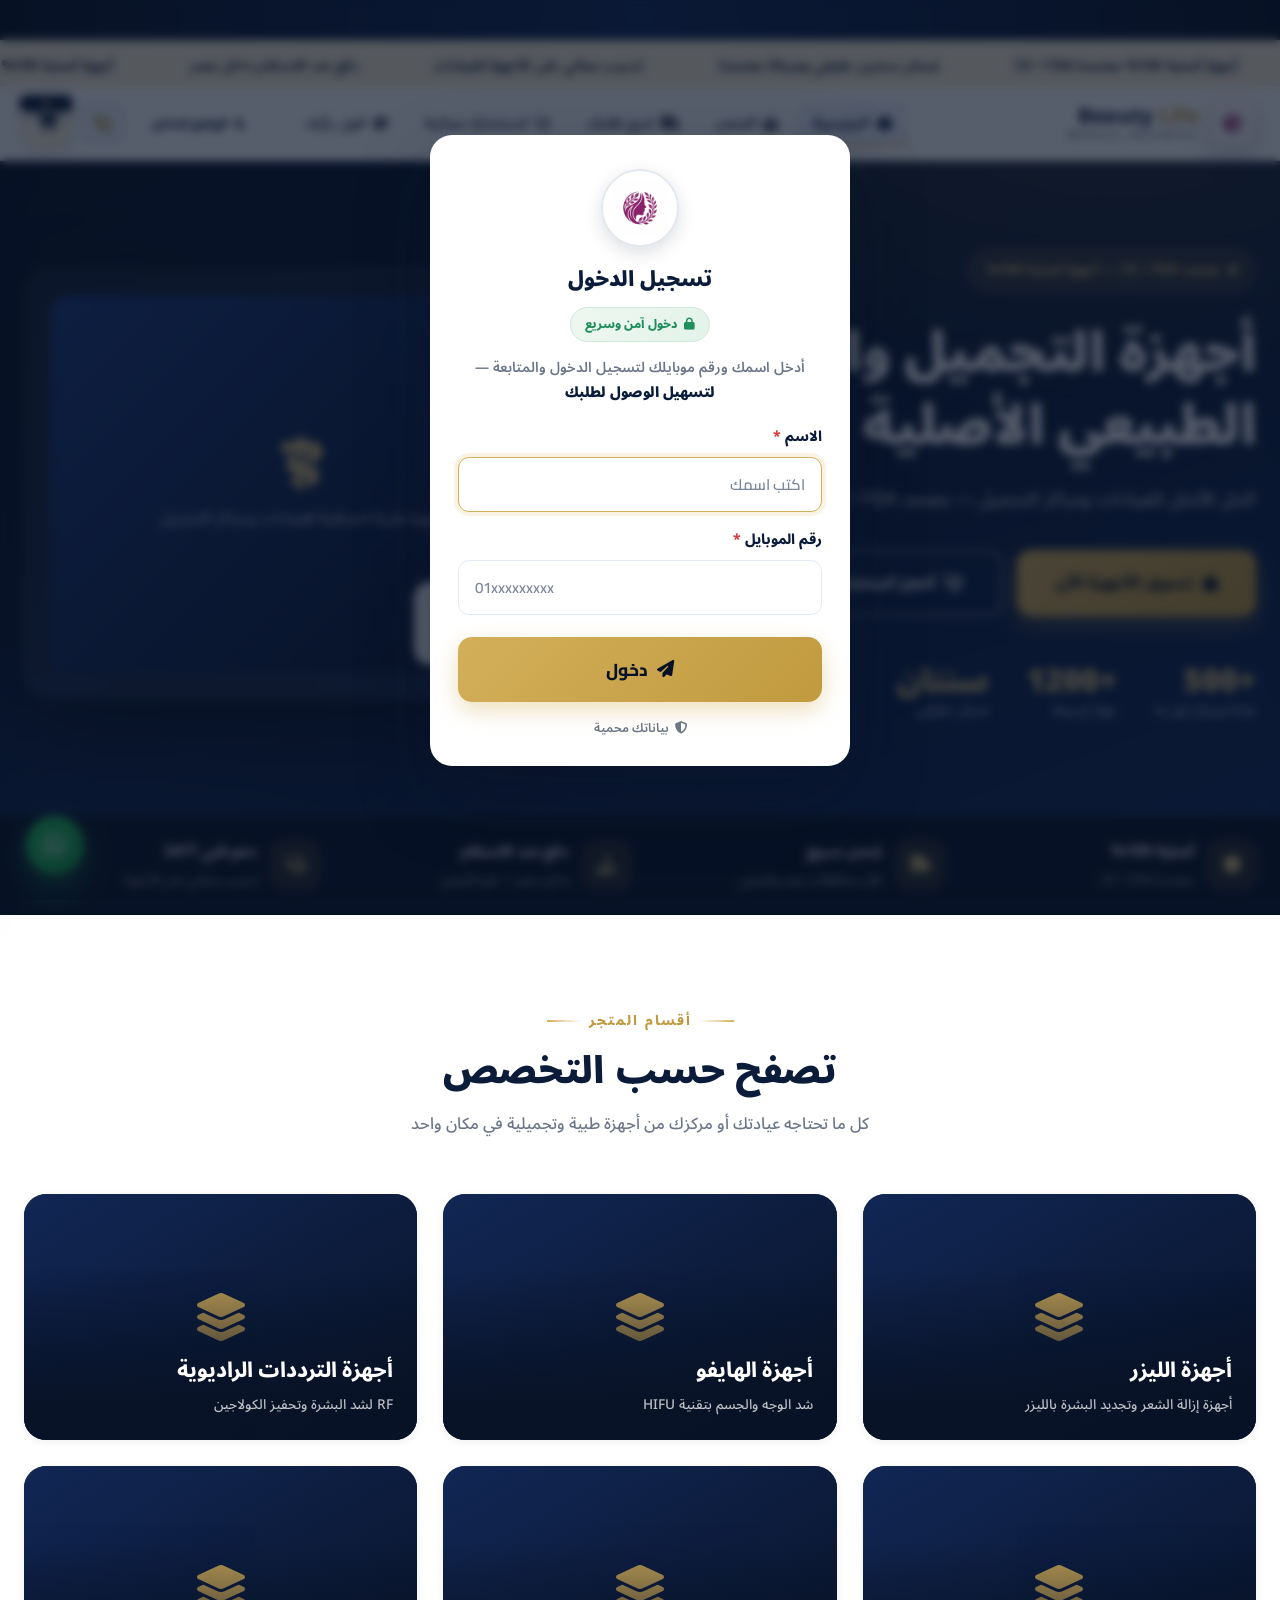
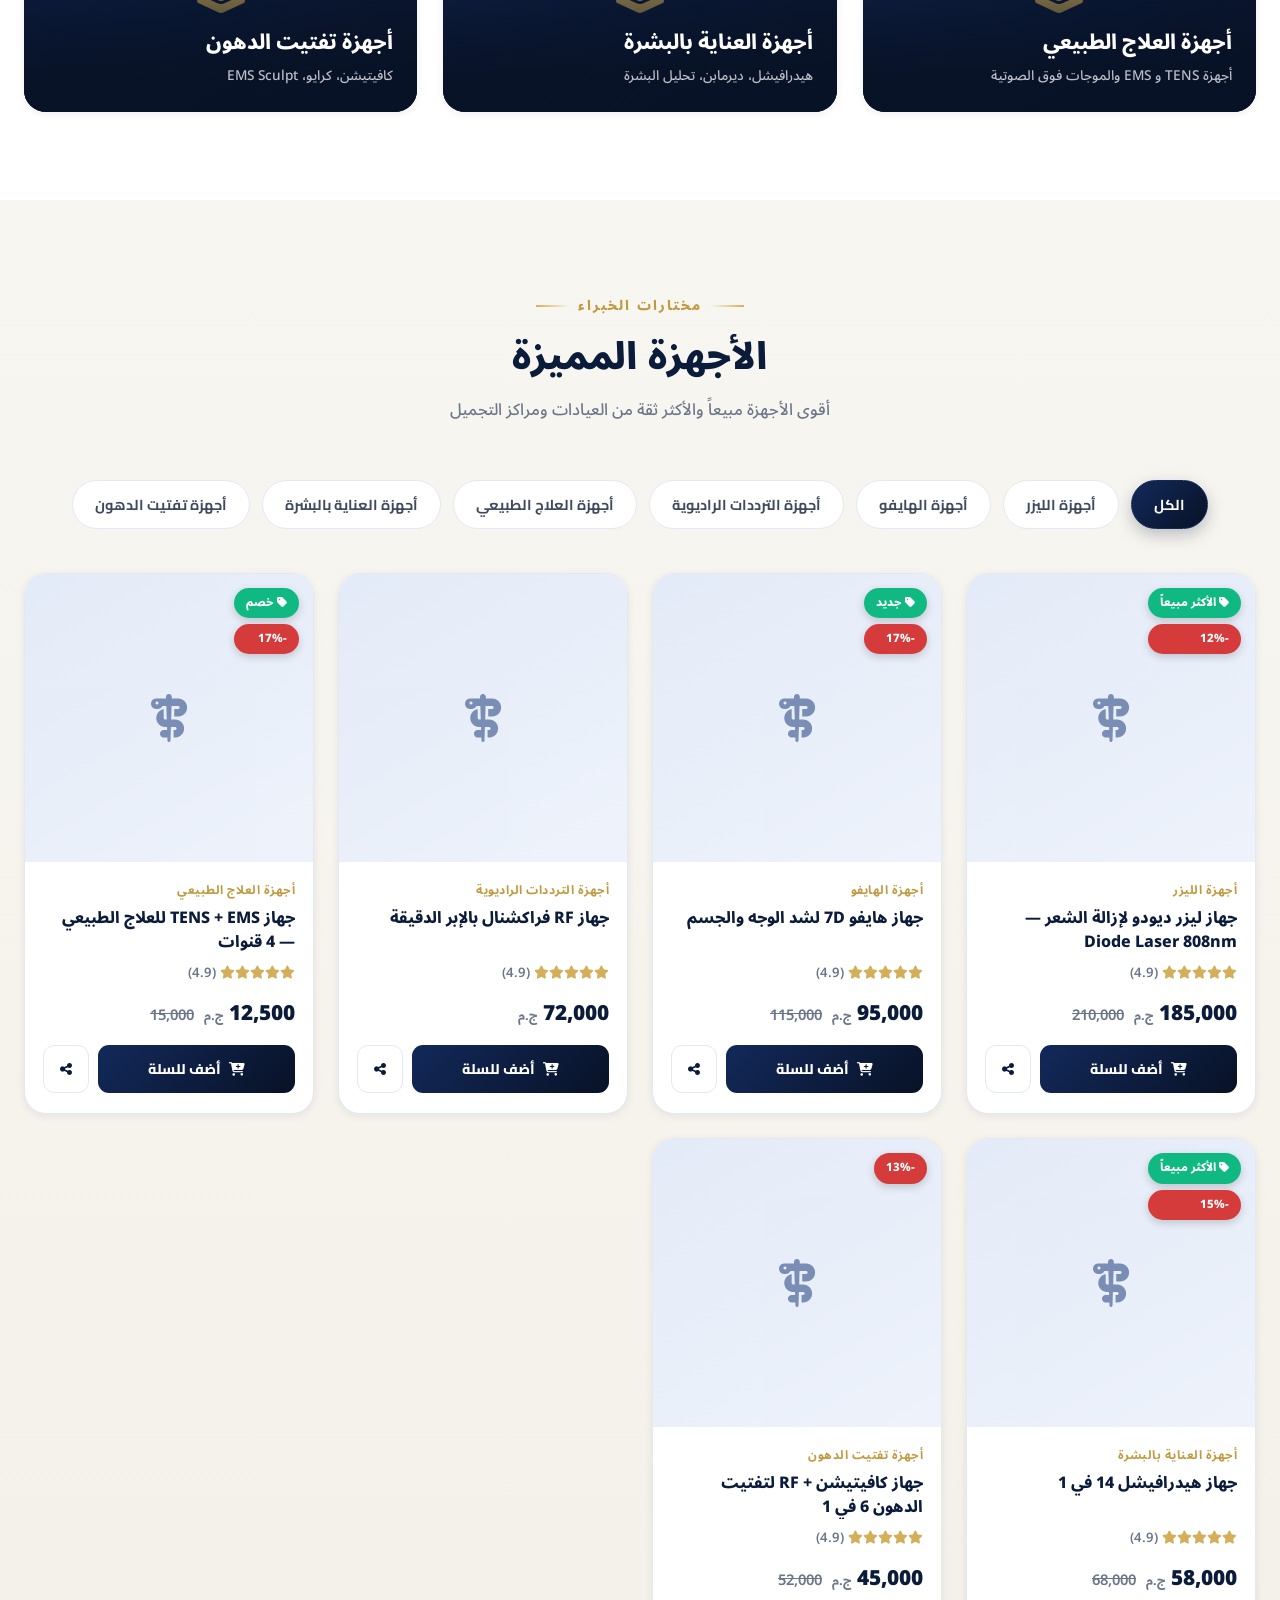
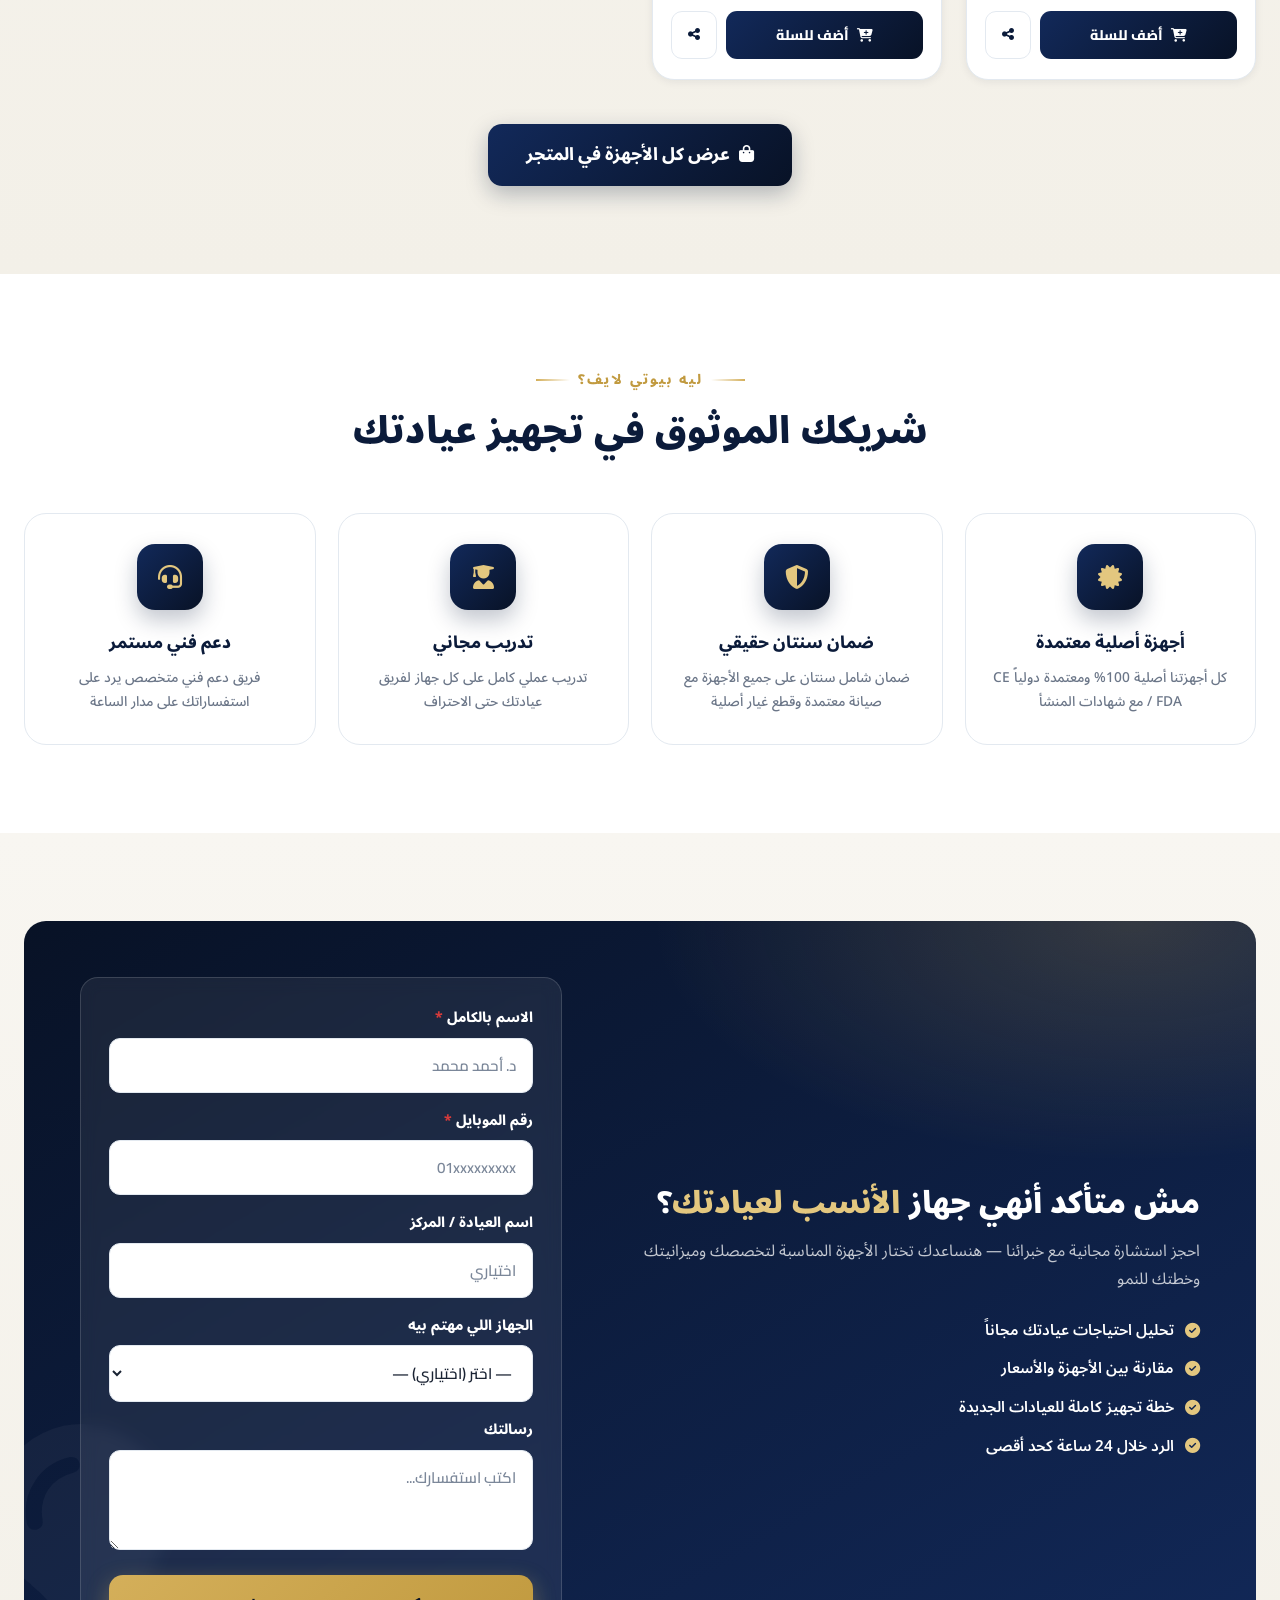
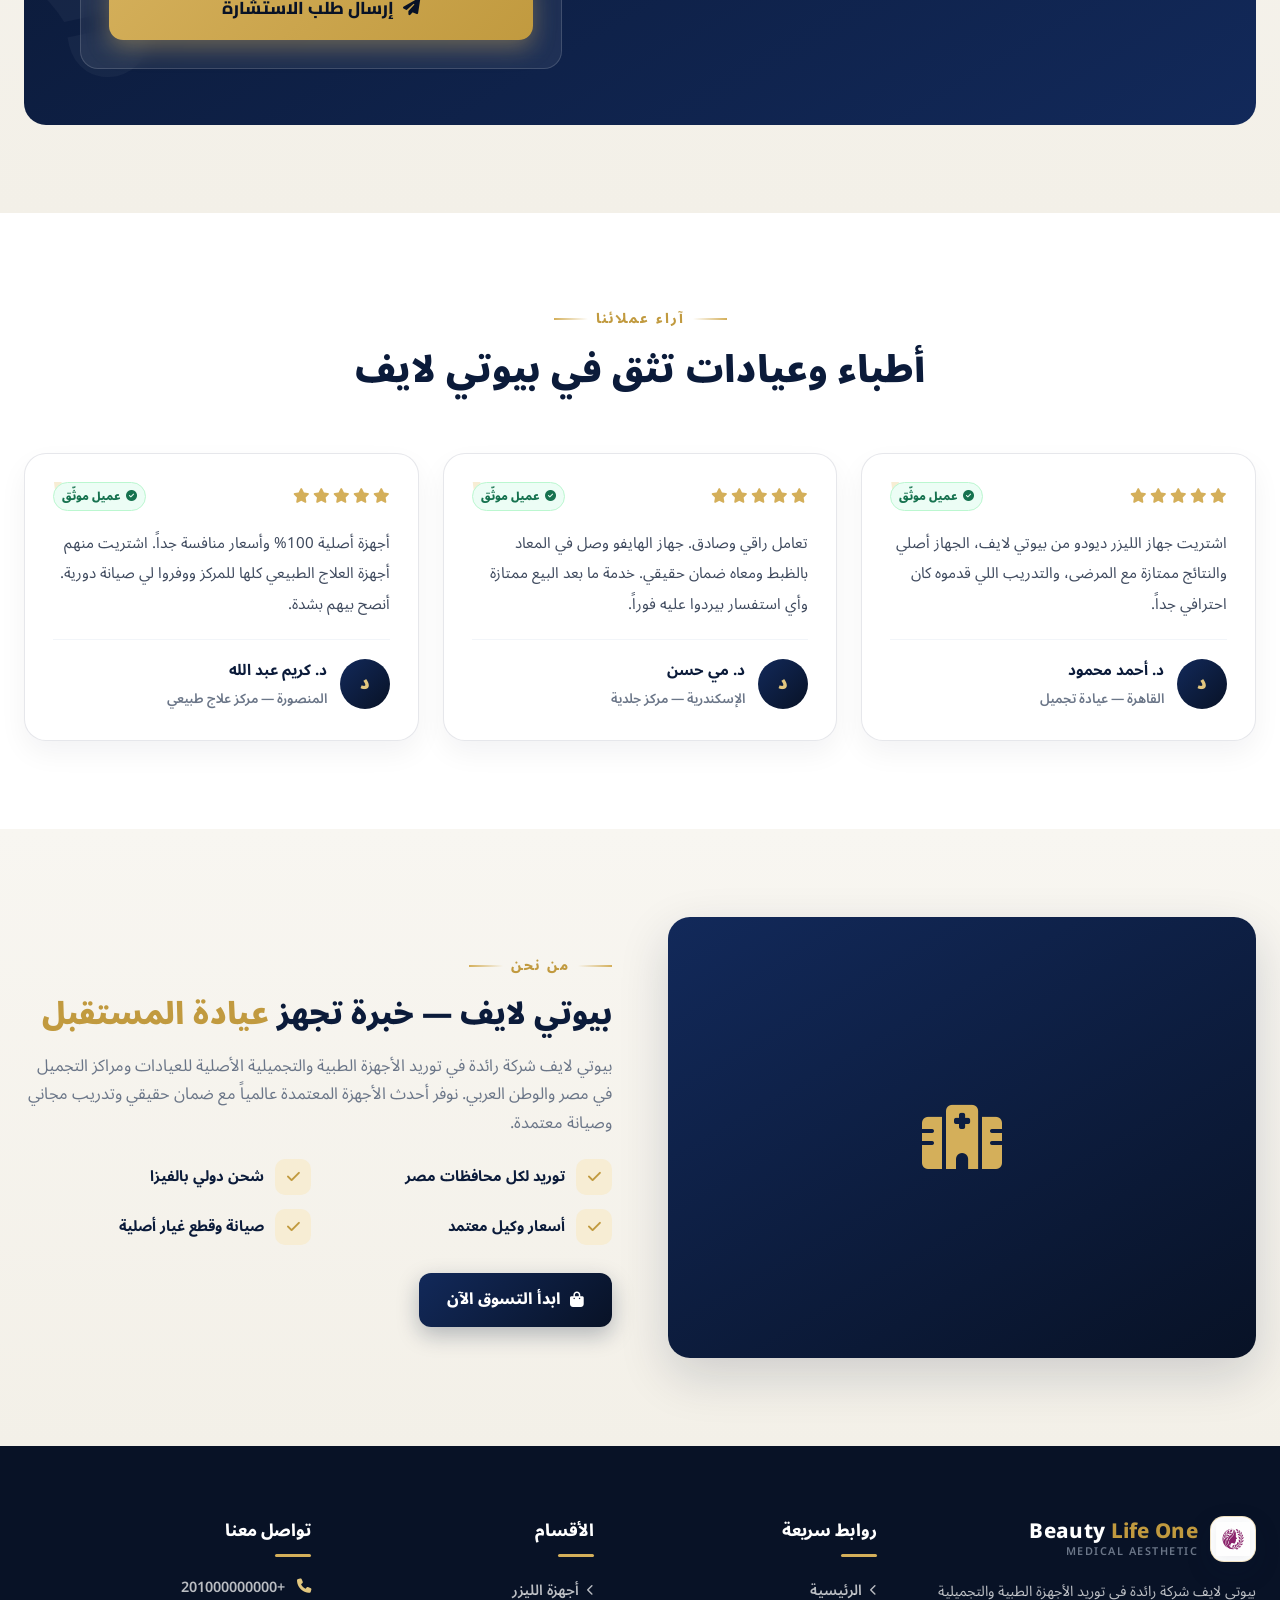
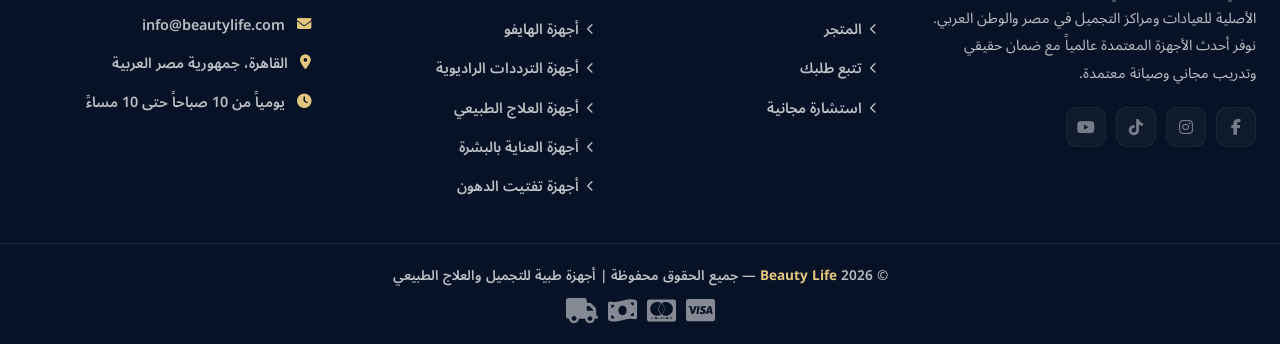
==== commit 6569adaa: "Move Brevo email sending server-side (send-order-email Edge Function) - New Edge Function send-order" ====
--- a/index.html
+++ b/index.html
@@ -528,6 +528,7 @@
   <script src="js/app.js"></script>
   <script src="js/advanced-features.js"></script>
   <script src="js/site-upgrade-v10.js?v=18"></script>
+<script src="js/notify-server.js"></script>
   <script src="js/whatsapp-confirm.js"></script>
   <script src="js/lead-capture.js"></script>
 <script src="js/security-hardening.js"></script>
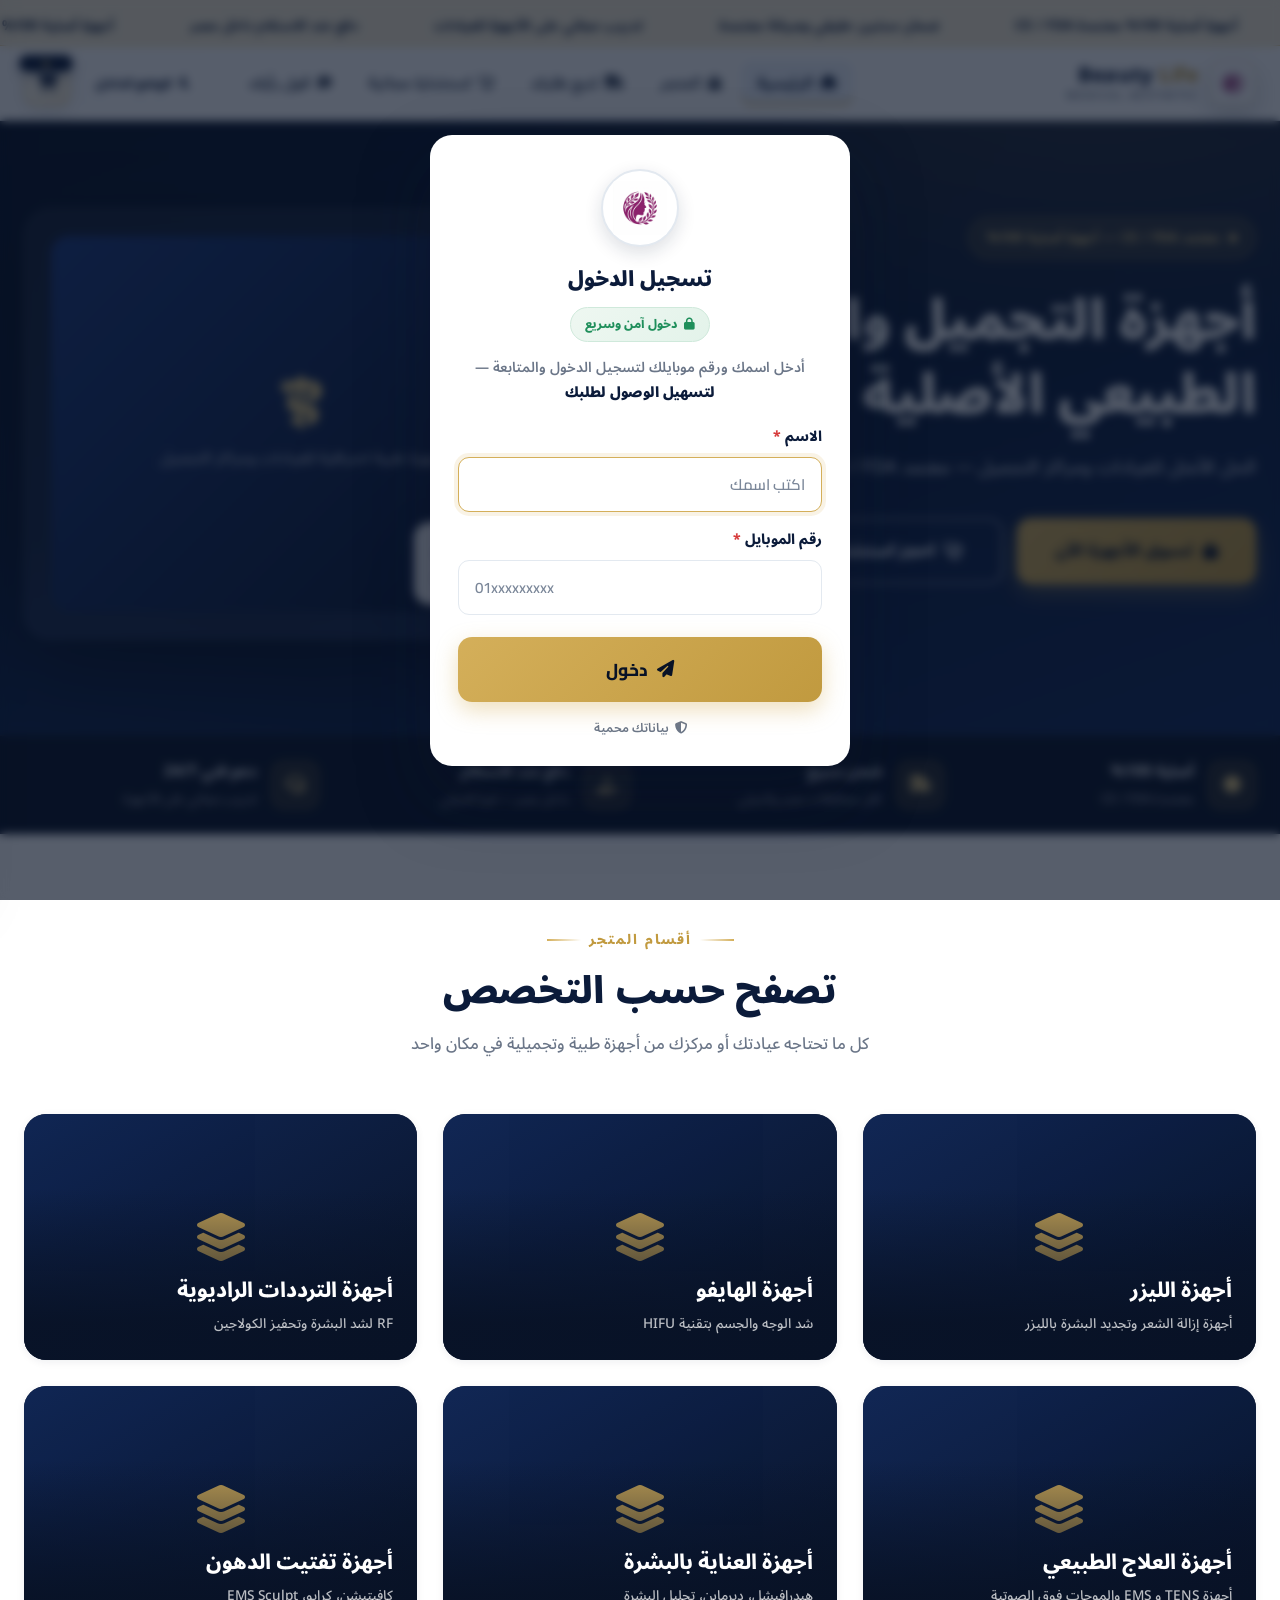
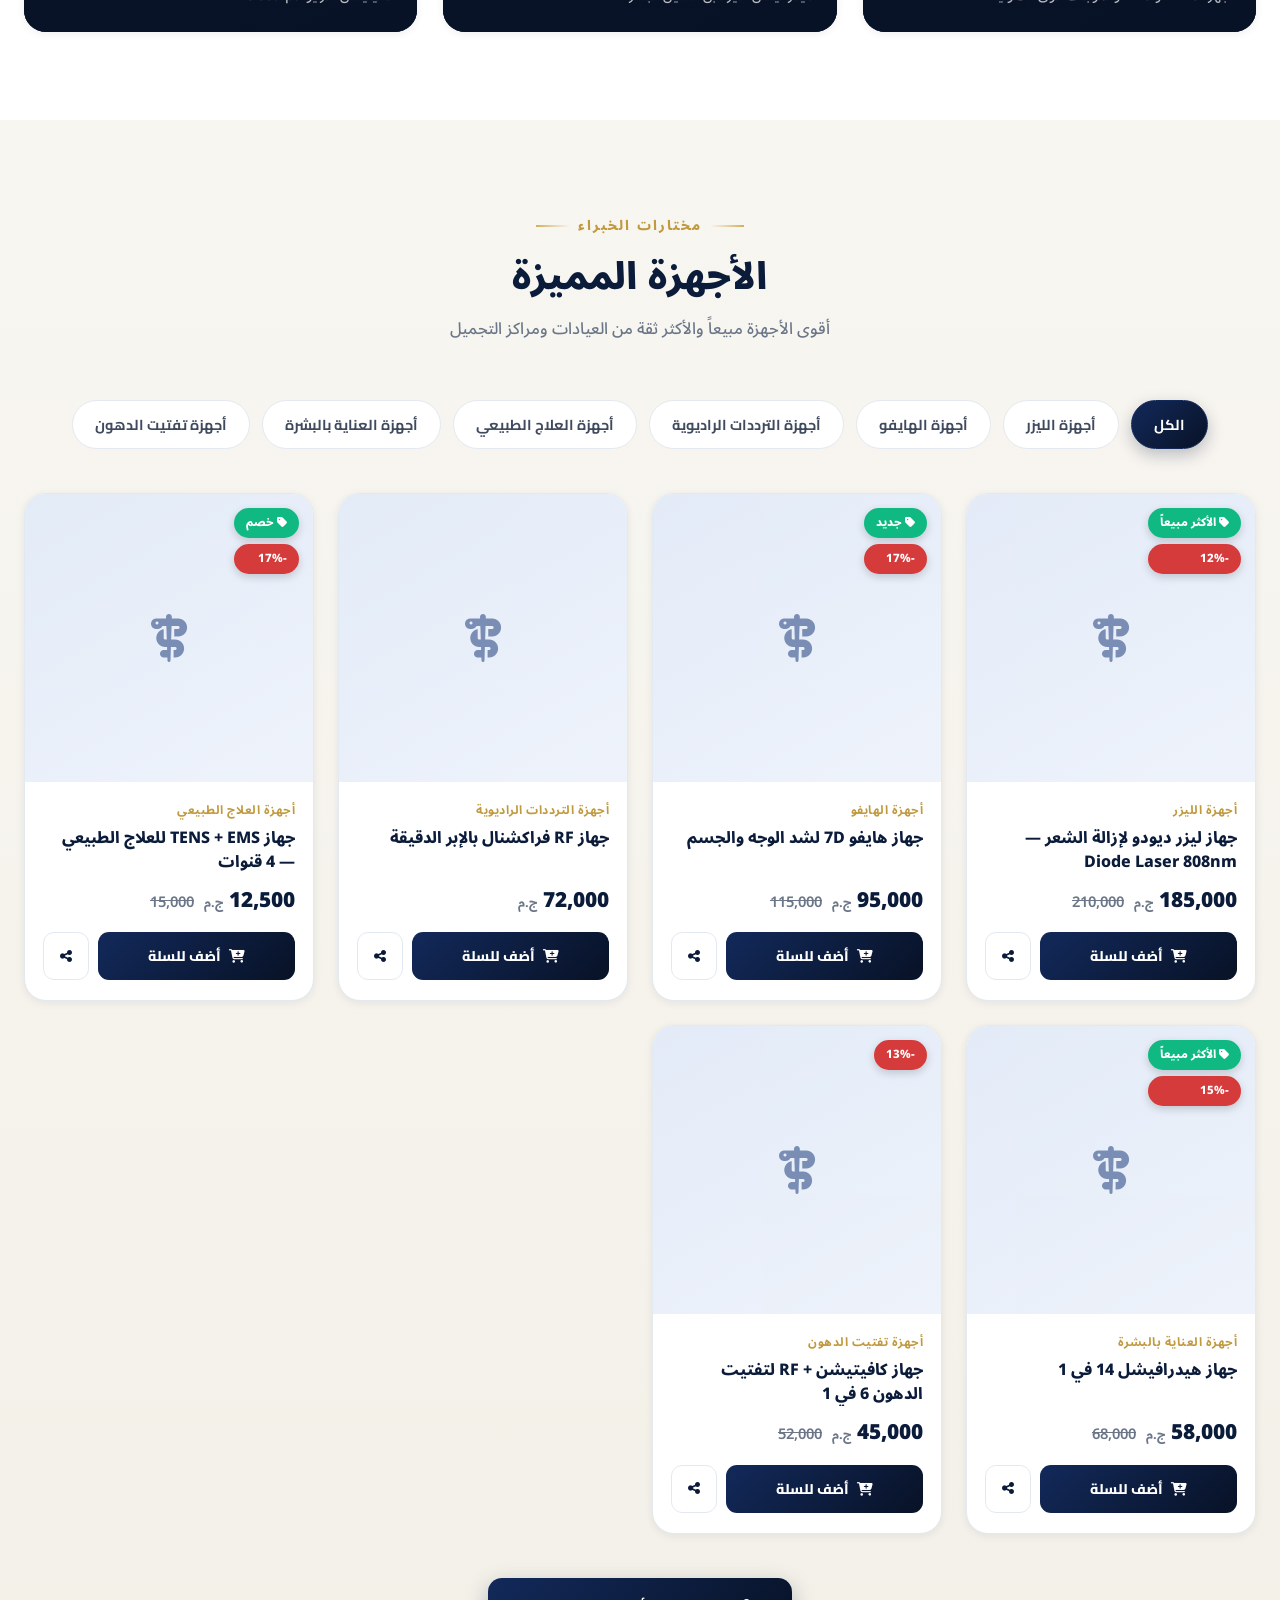
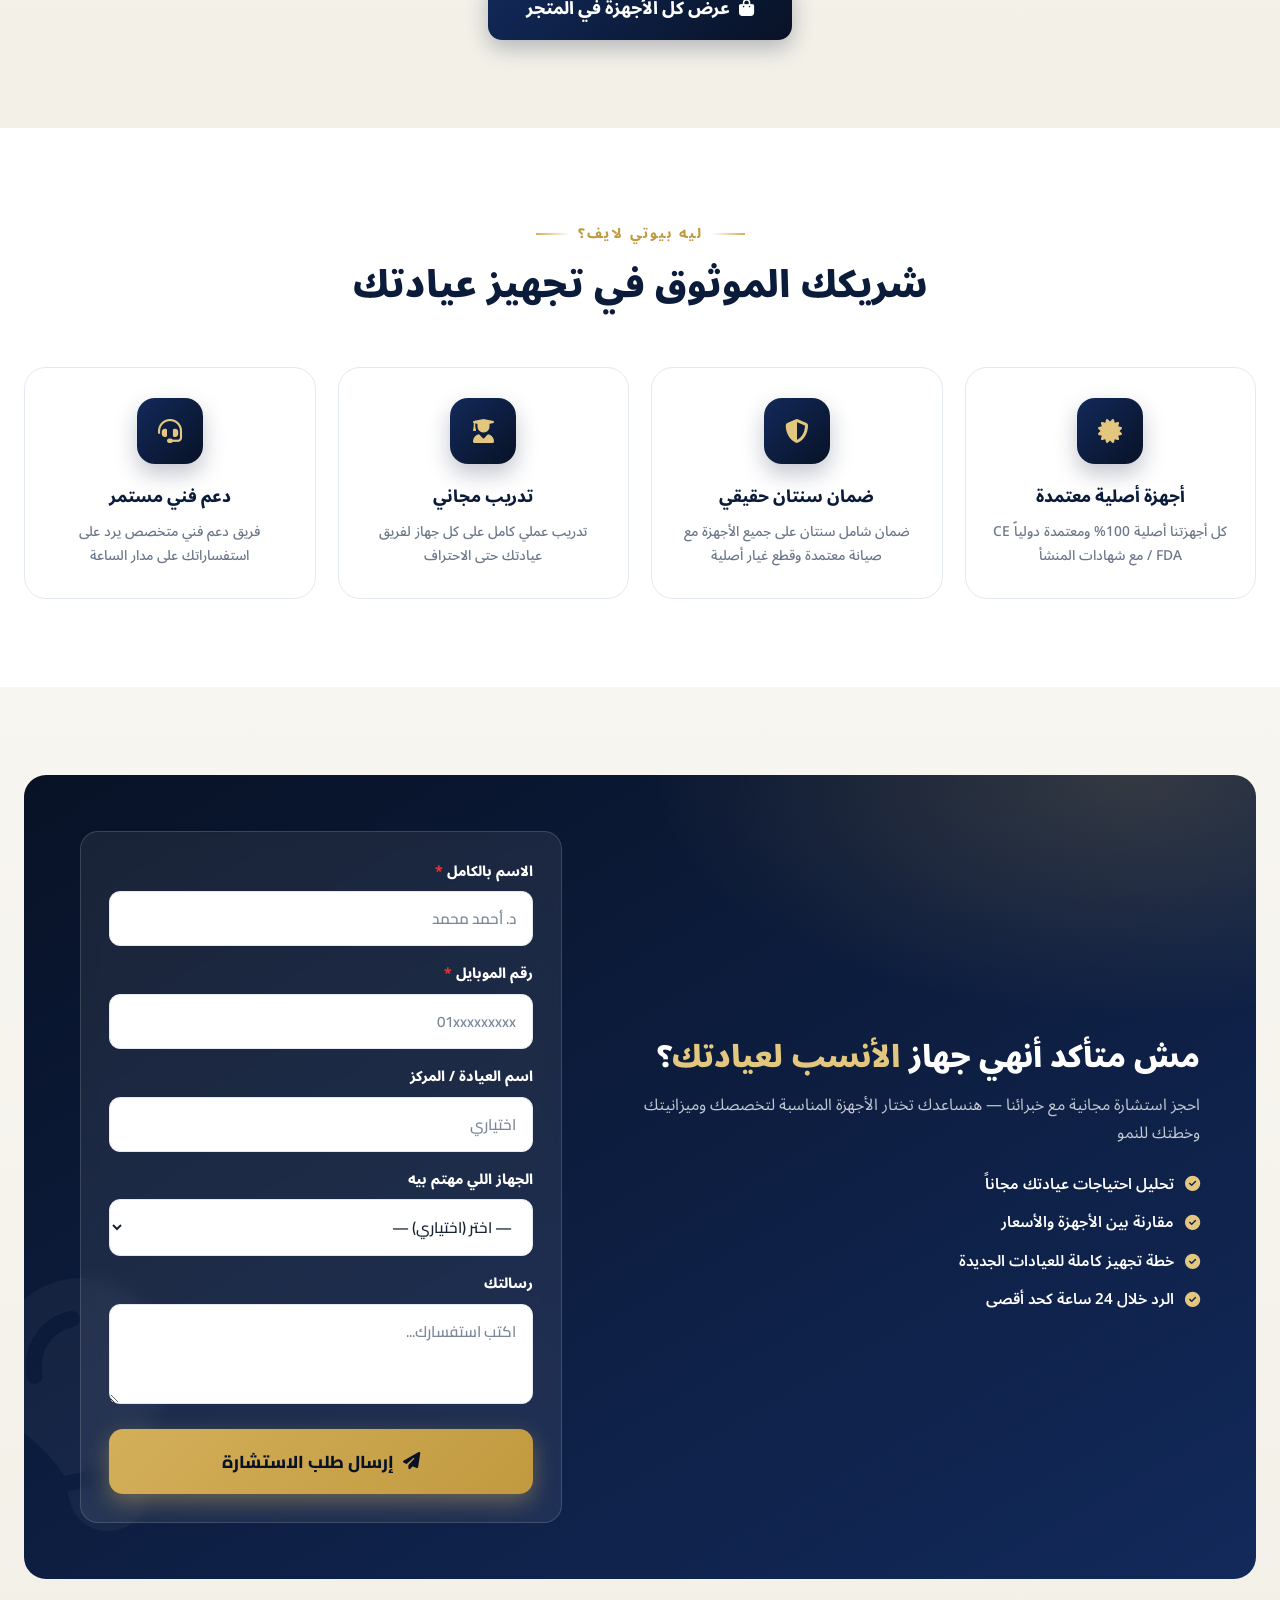
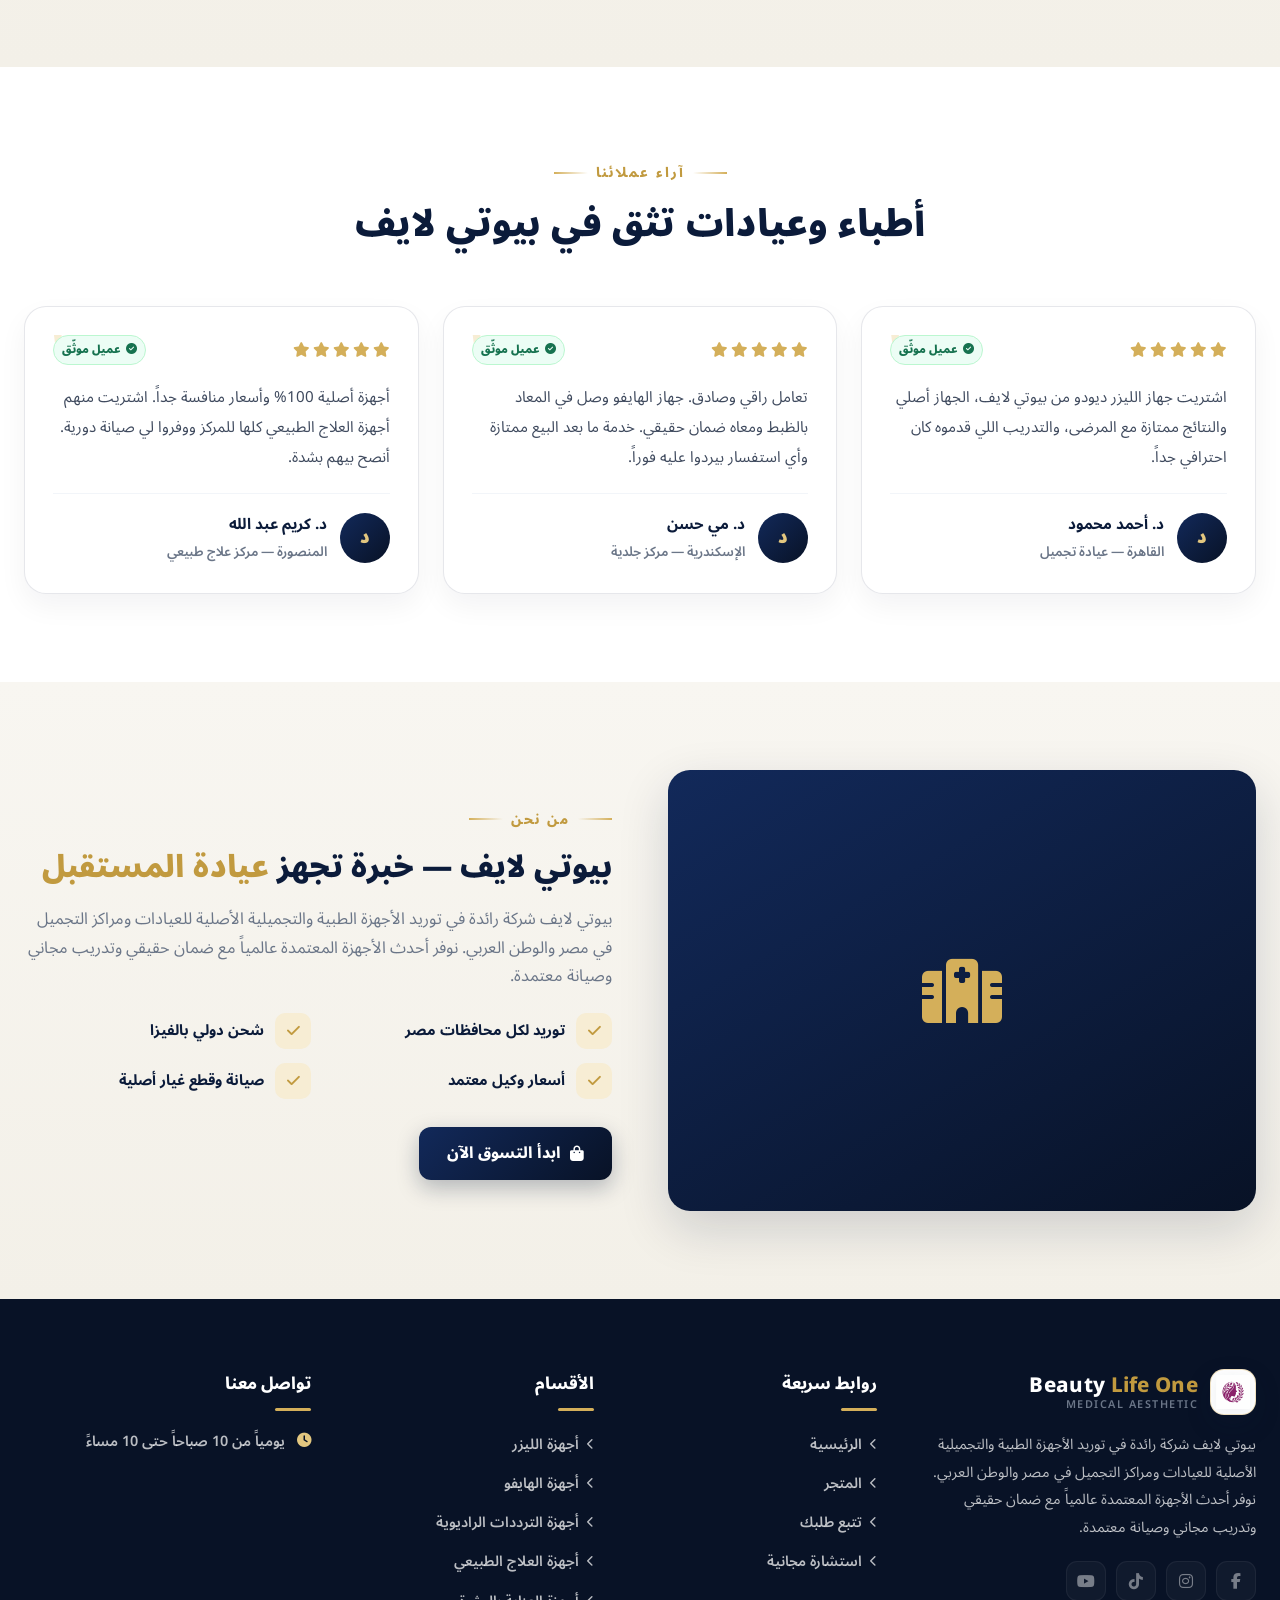
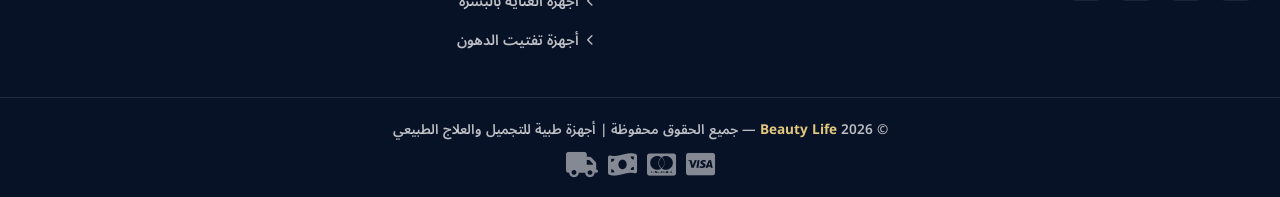
==== commit cd072c7f: "Phase 2 (code): single source of truth, cart re-pricing, server-first admin check - Remove fake data" ====
--- a/index.html
+++ b/index.html
@@ -46,7 +46,6 @@
     "image": "https://beautylife-eg.com/assets/company-logo.png",
     "description": "أجهزة طبية أصلية للتجميل والعلاج الطبيعي للعيادات ومراكز التجميل في مصر.",
     "areaServed": "EG",
-    "telephone": "+201000000000",
     "priceRange": "$$",
     "sameAs": []
   }
@@ -94,7 +93,7 @@
   </script>
 
 <!-- ===== Top Announcement ===== -->
-<div class="top-announce" id="topAnnounce"><i class="fas fa-truck-fast"></i> <span id="announceText"> 0 </span></div>
+<div class="top-announce" id="topAnnounce"><i class="fas fa-truck-fast"></i> <span id="announceText" class="sk"></span></div>
 
 <!-- ===== Ticker ===== -->
 <div class="ticker" id="tickerBar">
@@ -118,7 +117,7 @@
       <a href="index.html#consult" class="nav-link"><i class="fas fa-stethoscope"></i> استشارة مجانية</a>
     </div>
     <div class="nav-actions">
-      <a href="#" class="nav-phone" id="navPhone"><i class="fas fa-phone-volume"></i> <span>01000000000</span></a>
+      <a href="#" class="nav-phone" id="navPhone"><i class="fas fa-phone-volume"></i> <span></span></a>
       <button type="button" class="icon-btn nav-cart-button" onclick="openCart()" aria-label="فتح سلة التسوق" aria-haspopup="dialog">
         <i class="fas fa-cart-shopping"></i>
         <span class="cart-badge" id="cartBadge" aria-live="polite">0</span>
@@ -139,11 +138,7 @@
         <a href="store.html" class="btn btn-gold btn-lg"><i class="fas fa-bag-shopping"></i> تسوق الأجهزة الآن</a>
         <a href="#consult" class="btn btn-outline btn-lg" style="border-color:rgba(255,255,255,.4);color:#fff;"><i class="fas fa-stethoscope"></i> احجز استشارة مجانية</a>
       </div>
-      <div class="hero-stats">
-        <div class="hstat"><div class="hstat-num">+500</div><div class="hstat-label">عيادة ومركز يثق بنا</div></div>
-        <div class="hstat"><div class="hstat-num">+1200</div><div class="hstat-label">جهاز تم بيعه</div></div>
-        <div class="hstat"><div class="hstat-num">سنتان</div><div class="hstat-label">ضمان حقيقي</div></div>
-      </div>
+      <div class="hero-stats sk-block" aria-busy="true"></div>
     </div>
     <div class="hero-visual reveal reveal-d2">
       <div class="hero-card">
@@ -339,9 +334,9 @@
     <div>
       <h4>تواصل معنا</h4>
       <ul class="footer-contact">
-        <li><i class="fas fa-phone"></i> <span id="footPhone">01000000000</span></li>
-        <li><i class="fas fa-envelope"></i> <span id="footEmail">info@beautylife.com</span></li>
-        <li><i class="fas fa-location-dot"></i> <span id="footAddress">القاهرة، جمهورية مصر العربية</span></li>
+        <li><i class="fas fa-phone"></i> <span id="footPhone" class="sk"></span></li>
+        <li><i class="fas fa-envelope"></i> <span id="footEmail" class="sk"></span></li>
+        <li><i class="fas fa-location-dot"></i> <span id="footAddress" class="sk"></span></li>
         <li><i class="fas fa-clock"></i> يومياً من 10 صباحاً حتى 10 مساءً</li>
       </ul>
     </div>
@@ -526,6 +521,7 @@
   <script src="js/store.js"></script>
   <script src="js/payment.js"></script>
   <script src="js/app.js"></script>
+<script src="js/ssot.js"></script>
   <script src="js/advanced-features.js"></script>
   <script src="js/site-upgrade-v10.js?v=18"></script>
 <script src="js/notify-server.js"></script>
--- a/css/main.css
+++ b/css/main.css
@@ -1110,3 +1110,14 @@
 .data-loader-orbit{position:relative;width:76px;height:76px;margin:0 auto 22px;border:2px solid rgba(229,195,91,.2);border-radius:50%;animation:loaderSpin 1.6s linear infinite}.data-loader-orbit:before,.data-loader-orbit:after,.data-loader-orbit span{content:"";position:absolute;width:10px;height:10px;border-radius:50%;background:#e5c35b;box-shadow:0 0 18px rgba(229,195,91,.8)}.data-loader-orbit:before{top:-5px;left:31px}.data-loader-orbit:after{bottom:5px;right:-4px;background:#fff}.data-loader-orbit span:nth-child(1){bottom:5px;left:-4px;background:#8bd3dd}.data-loader-orbit span:nth-child(2){top:22px;right:5px;width:6px;height:6px}.data-loader-orbit span:nth-child(3){bottom:20px;left:20px;width:6px;height:6px}
 .data-loader h1{margin:0 0 9px;font-size:1.35rem;font-weight:800}.data-loader p{margin:0 0 24px;color:rgba(255,255,255,.72);font-size:.94rem;font-weight:600}.data-loader-progress{height:5px;margin:0 auto 17px;overflow:hidden;border-radius:99px;background:rgba(255,255,255,.13)}.data-loader-progress span{display:block;width:42%;height:100%;border-radius:inherit;background:linear-gradient(90deg,#c79b2d,#f5df87,#c79b2d);animation:loaderProgress 1.45s ease-in-out infinite}.data-loader small{color:rgba(255,255,255,.55);font-weight:600}.data-loader small i{margin-left:5px;color:#8bd3dd}@keyframes loaderSpin{to{transform:rotate(360deg)}}@keyframes loaderProgress{0%{transform:translateX(260%)}100%{transform:translateX(-260%)}}
 @media (prefers-reduced-motion:reduce){.data-loader-orbit,.data-loader-progress span{animation:none}}
+
+/* ===== SSoT skeleton slots (js/ssot.js) — neutral placeholders, never fake data ===== */
+.sk:empty{display:inline-block;min-width:8em;height:.9em;border-radius:6px;vertical-align:middle;
+  background:linear-gradient(90deg,rgba(201,210,222,.35),rgba(242,245,249,.75),rgba(201,210,222,.35));
+  background-size:200% 100%;animation:blSk 1.2s ease-in-out infinite;}
+.top-announce .sk:empty{background:linear-gradient(90deg,rgba(255,255,255,.12),rgba(255,255,255,.28),rgba(255,255,255,.12));background-size:200% 100%;}
+.hero-stats.sk-block:empty{min-height:64px;border-radius:var(--radius);
+  background:linear-gradient(90deg,rgba(255,255,255,.06),rgba(255,255,255,.16),rgba(255,255,255,.06));background-size:200% 100%;animation:blSk 1.2s ease-in-out infinite;}
+.hero-stats[hidden],.wa-float[hidden],.nav-phone[hidden],.top-announce[hidden]{display:none!important;}
+@keyframes blSk{0%{background-position:100% 0}100%{background-position:-100% 0}}
+@media (prefers-reduced-motion:reduce){.sk:empty,.hero-stats.sk-block:empty{animation:none;}}
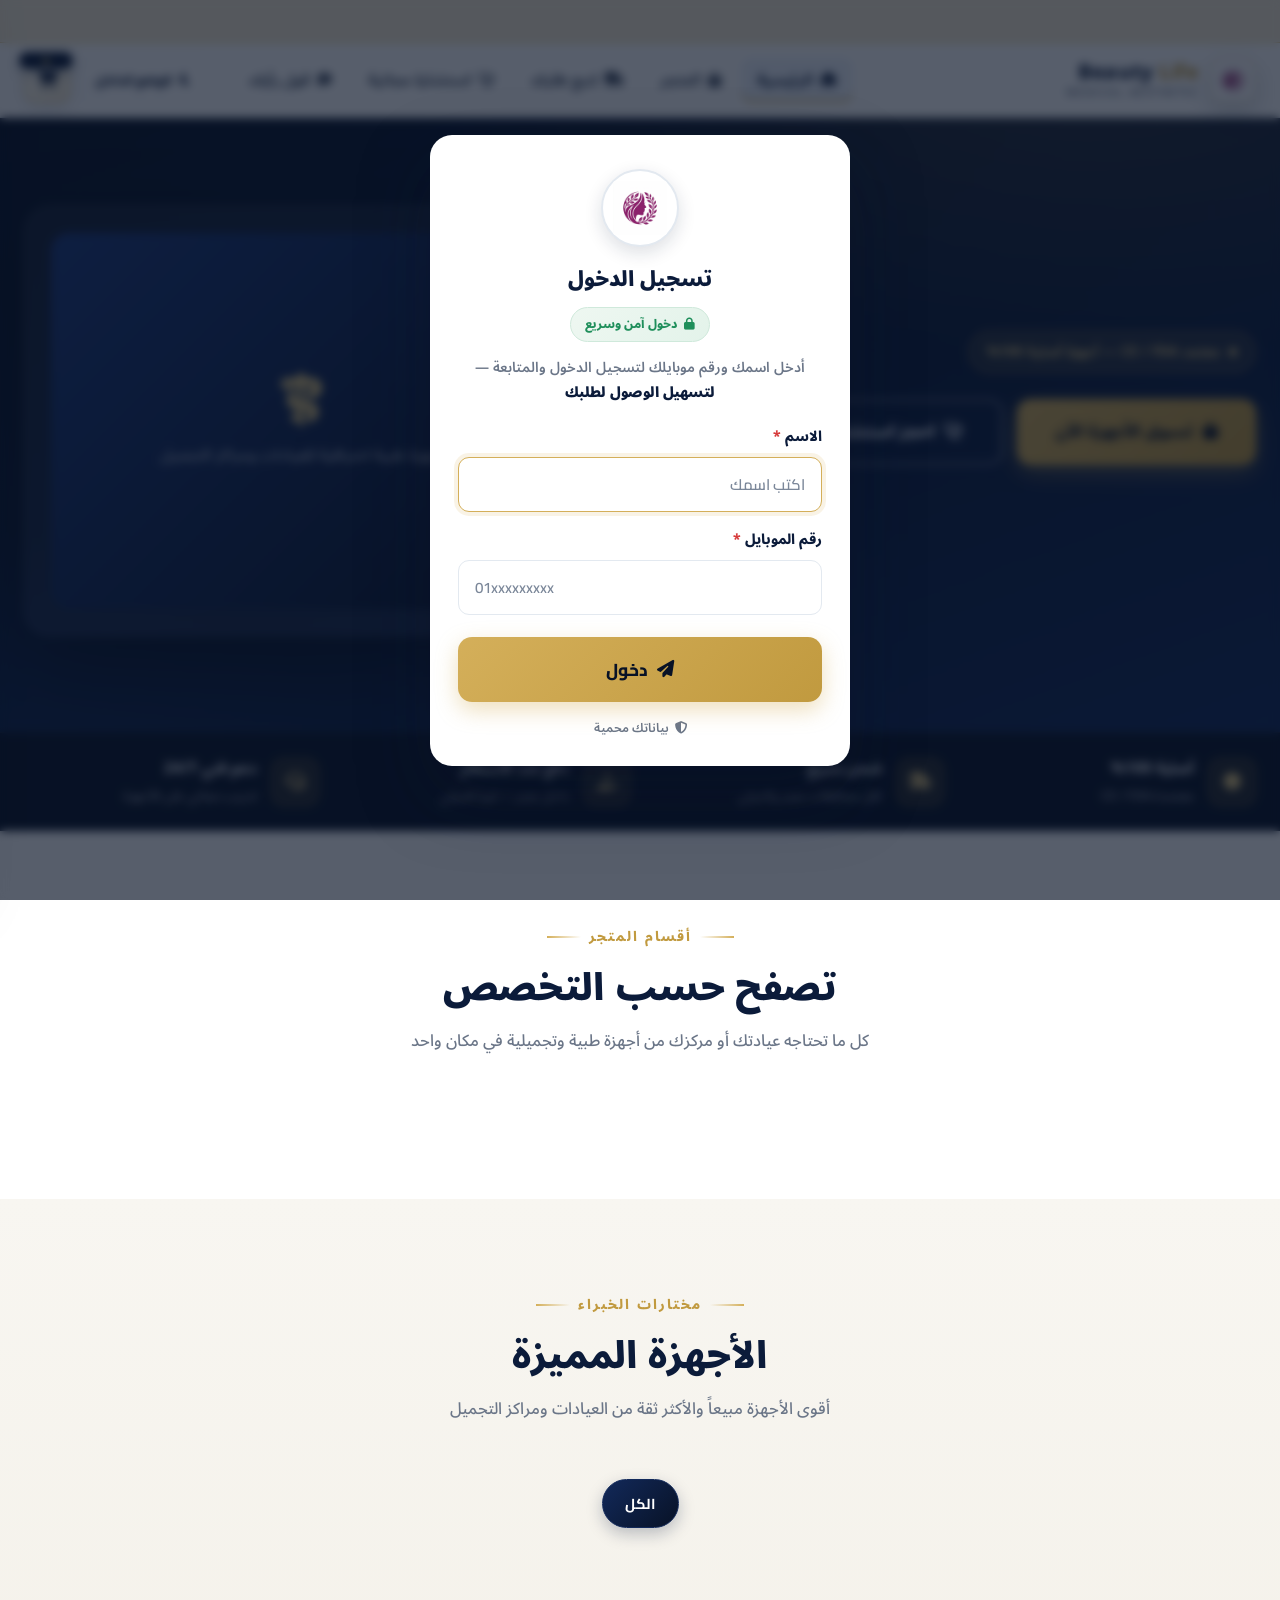
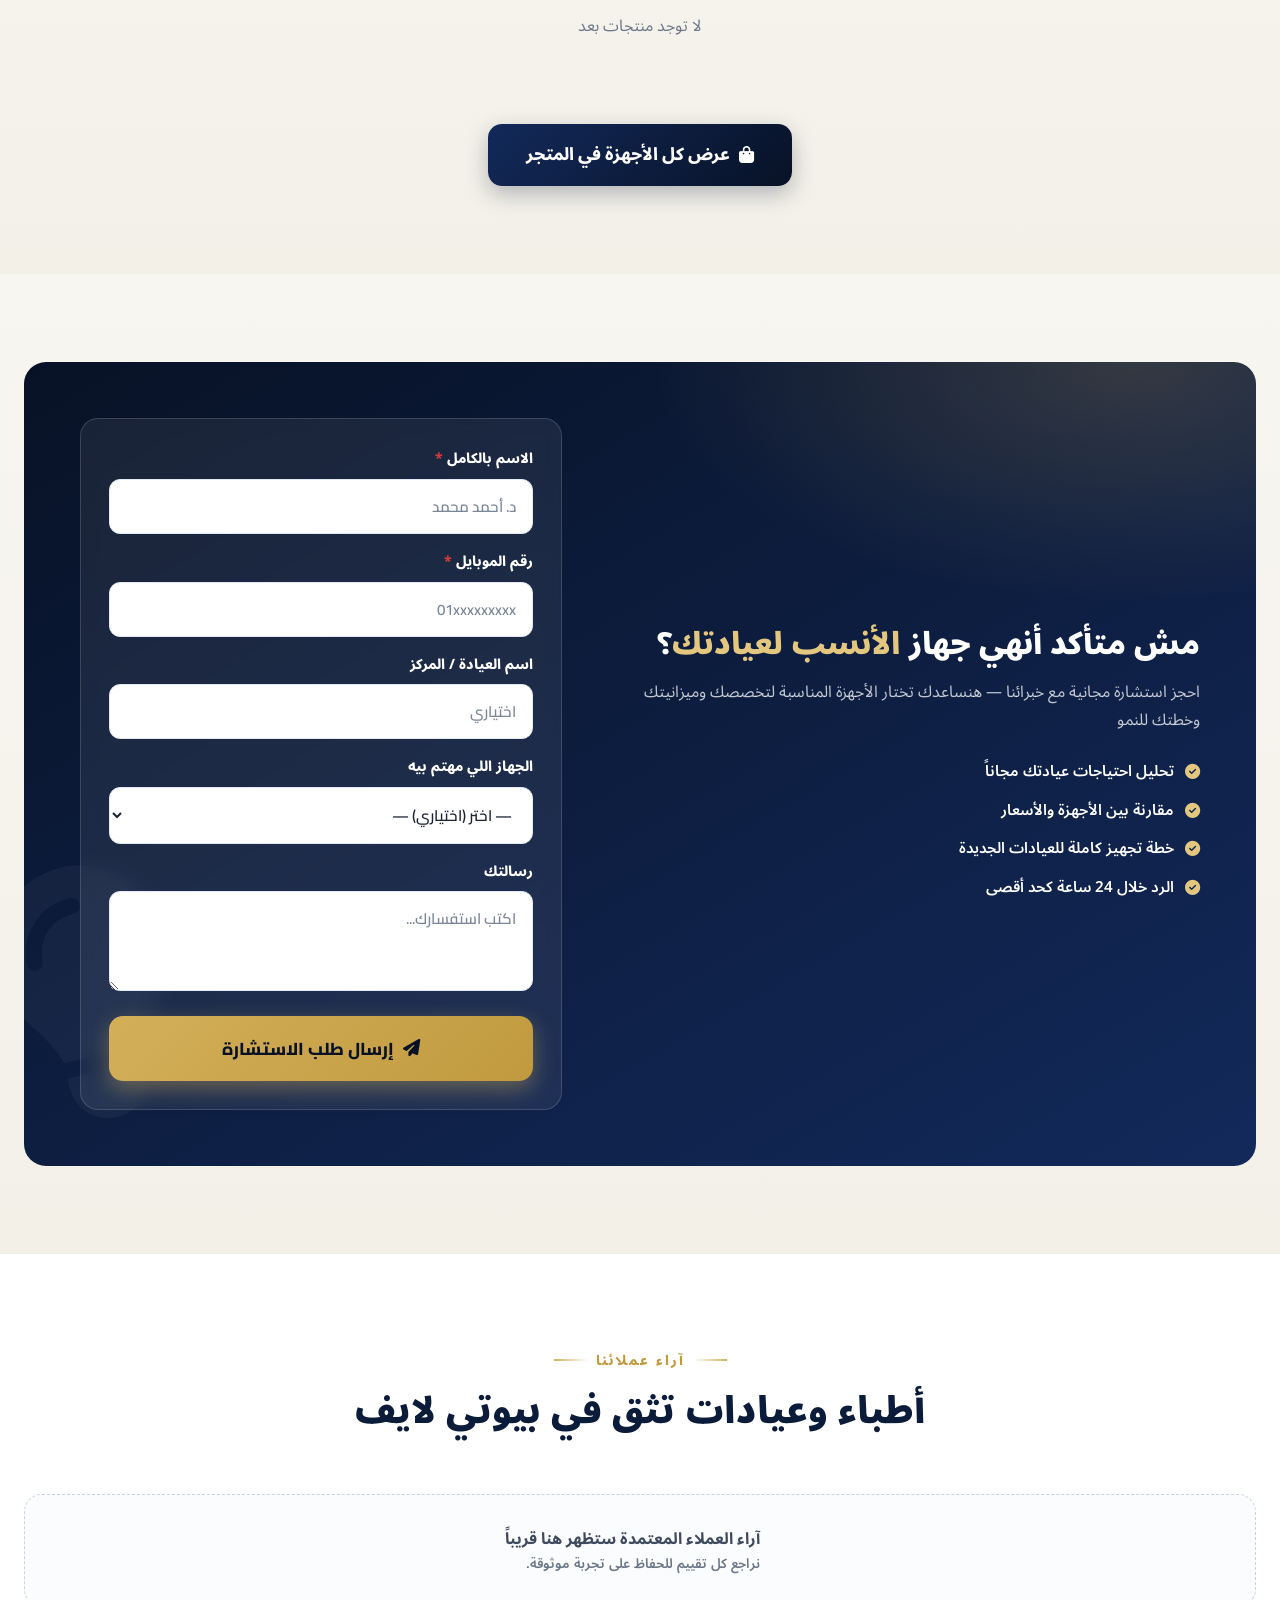
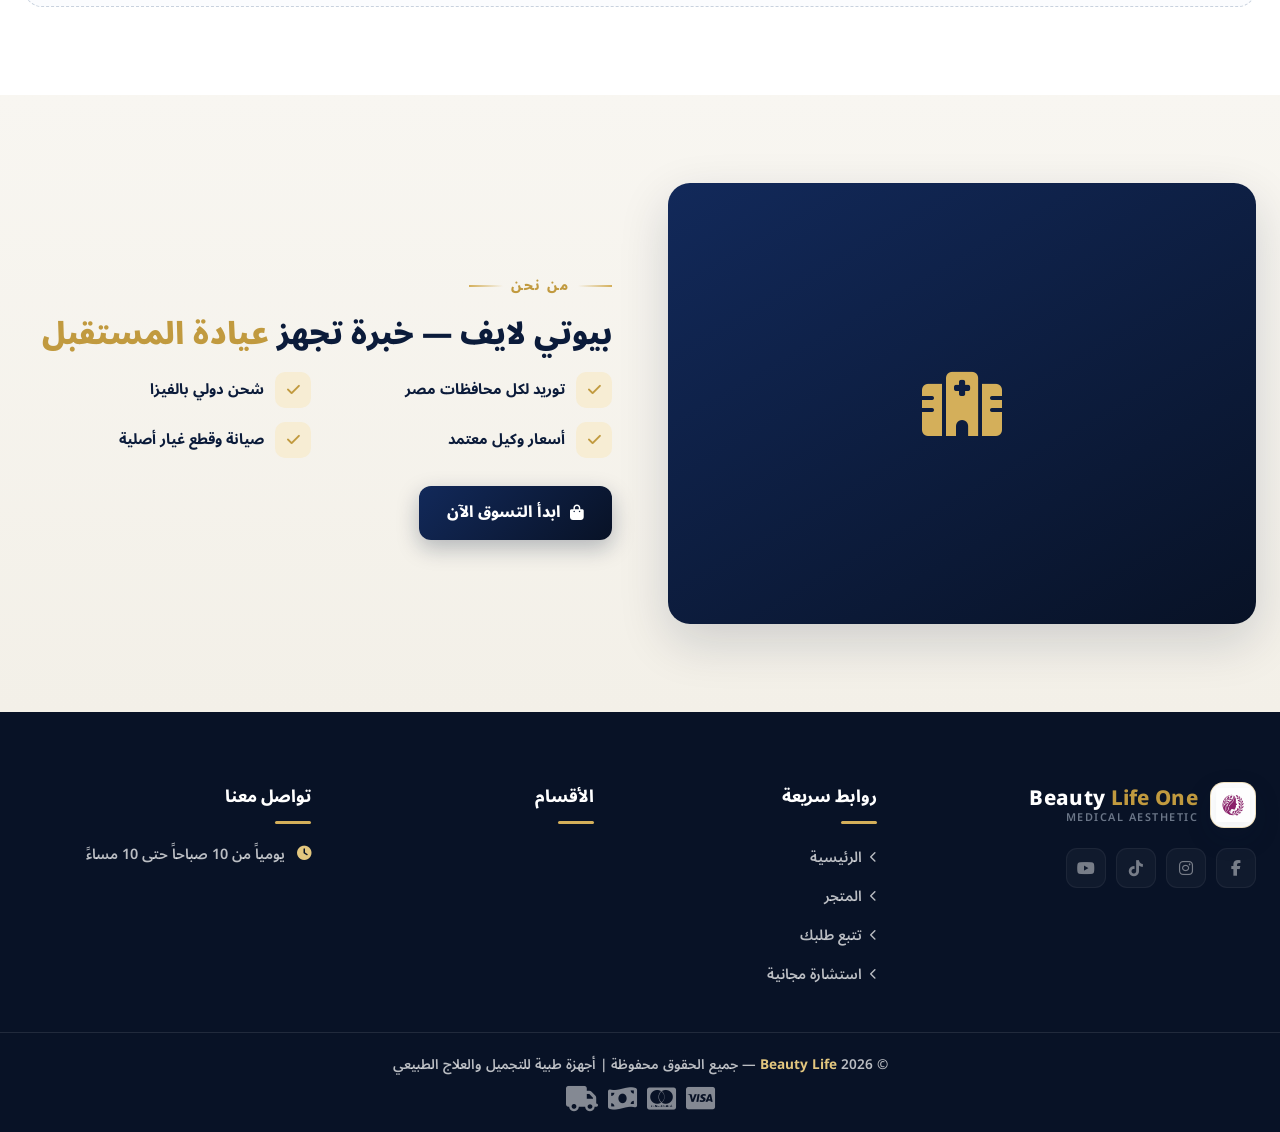
==== commit 37f0456b: "Fix hardcoded data flashing over / overriding database data Root cause: store.js booted before the S" ====
--- a/index.html
+++ b/index.html
@@ -16,14 +16,14 @@
 <meta property="og:locale" content="ar_EG">
 <meta property="og:site_name" content="Beauty Life">
 <meta property="og:title" content="Beauty Life | أجهزة طبية للتجميل والعلاج الطبيعي في مصر">
-<meta property="og:description" content="أجهزة طبية أصلية للتجميل والعلاج الطبيعي للعيادات ومراكز التجميل في مصر. ليزر، هايفو، RF، ضمان سنتين، تدريب مجاني، دفع عند الاستلام.">
+<meta property="og:description" content="أجهزة طبية أصلية للتجميل والعلاج الطبيعي للعيادات ومراكز التجميل في مصر. ليزر، هايفو، RF، ضمان حقيقي، تدريب مجاني، دفع عند الاستلام.">
 <meta property="og:url" content="https://beautylife-eg.com/index.html">
 <meta property="og:image" content="https://beautylife-eg.com/assets/company-logo.png">
 
 <!-- Twitter -->
 <meta name="twitter:card" content="summary_large_image">
 <meta name="twitter:title" content="Beauty Life | أجهزة طبية للتجميل والعلاج الطبيعي في مصر">
-<meta name="twitter:description" content="أجهزة طبية أصلية للتجميل والعلاج الطبيعي للعيادات ومراكز التجميل في مصر. ليزر، هايفو، RF، ضمان سنتين، تدريب مجاني.">
+<meta name="twitter:description" content="أجهزة طبية أصلية للتجميل والعلاج الطبيعي للعيادات ومراكز التجميل في مصر. ليزر، هايفو، RF، ضمان حقيقي، تدريب مجاني.">
 <meta name="twitter:image" content="https://beautylife-eg.com/assets/company-logo.png">
 
 <link rel="preconnect" href="https://fonts.googleapis.com">
@@ -59,6 +59,10 @@
     ]
   }
   </script>
+<script>/* Apply the DB theme saved from the last visit before first paint (prevents color flash). */
+(function(){try{var s=JSON.parse(localStorage.getItem("bl_settings_v3")||"null");if(!s)return;var r=document.documentElement.style;
+if(s.themePrimary)r.setProperty("--navy-900",s.themePrimary);if(s.themePrimarySoft||s.themePrimary)r.setProperty("--navy-800",s.themePrimarySoft||s.themePrimary);
+if(s.themeAccent){r.setProperty("--gold-600",s.themeAccent);r.setProperty("--gold-500",s.themeAccent);}}catch(e){}})();</script>
 </head>
 <body>
   <!-- Database loading gate: prevents stale local data from flashing before cloud data arrives. -->
@@ -132,8 +136,8 @@
   <div class="hero-inner">
     <div class="reveal">
       <div class="hero-badge"><span class="dot"></span> معتمد CE / FDA — أجهزة أصلية 100%</div>
-      <h1 id="heroTitle">أجهزة التجميل والعلاج الطبيعي <span class="gold">الأصلية</span> لعيادتك</h1>
-      <p class="hero-sub" id="heroSubtitle">الحل الأمثل للعيادات ومراكز التجميل — أحدث الأجهزة العالمية مع ضمان حقيقي وتدريب مجاني وصيانة معتمدة في مصر</p>
+      <h1 id="heroTitle" class="sk sk-lg"></h1>
+      <p class="hero-sub sk" id="heroSubtitle"></p>
       <div class="hero-cta">
         <a href="store.html" class="btn btn-gold btn-lg"><i class="fas fa-bag-shopping"></i> تسوق الأجهزة الآن</a>
         <a href="#consult" class="btn btn-outline btn-lg" style="border-color:rgba(255,255,255,.4);color:#fff;"><i class="fas fa-stethoscope"></i> احجز استشارة مجانية</a>
@@ -150,7 +154,7 @@
       </div>
       <div class="hero-float-badge">
         <i class="fas fa-shield-halved"></i>
-        <div><b>ضمان سنتان</b><small>+ صيانة معتمدة</small></div>
+        <div><b class="sk"></b><small></small></div>
       </div>
     </div>
   </div>
@@ -207,14 +211,14 @@
 <section class="section">
   <div class="container">
     <div class="section-head reveal">
-      <div class="section-eyebrow" id="whyEyebrow">ليه بيوتي لايف؟</div>
-      <h2 class="section-title" id="whyTitle">شريكك الموثوق في تجهيز عيادتك</h2>
+      <div class="section-eyebrow sk" id="whyEyebrow"></div>
+      <h2 class="section-title sk" id="whyTitle"></h2>
     </div>
     <div class="why-grid" id="whyGrid">
-      <div class="why-card reveal"><div class="why-icon"><i class="fas fa-certificate"></i></div><h3>أجهزة أصلية معتمدة</h3><p>كل أجهزتنا أصلية 100% ومعتمدة دولياً CE / FDA مع شهادات المنشأ</p></div>
-      <div class="why-card reveal reveal-d1"><div class="why-icon"><i class="fas fa-shield-halved"></i></div><h3>ضمان سنتان حقيقي</h3><p>ضمان شامل سنتان على جميع الأجهزة مع صيانة معتمدة وقطع غيار أصلية</p></div>
-      <div class="why-card reveal reveal-d2"><div class="why-icon"><i class="fas fa-user-graduate"></i></div><h3>تدريب مجاني</h3><p>تدريب عملي كامل على كل جهاز لفريق عيادتك حتى الاحتراف</p></div>
-      <div class="why-card reveal reveal-d3"><div class="why-icon"><i class="fas fa-headset"></i></div><h3>دعم فني مستمر</h3><p>فريق دعم فني متخصص يرد على استفساراتك على مدار الساعة</p></div>
+      <div class="skeleton why-skeleton"></div>
+      <div class="skeleton why-skeleton"></div>
+      <div class="skeleton why-skeleton"></div>
+      <div class="skeleton why-skeleton"></div>
     </div>
   </div>
 </section>
@@ -286,7 +290,7 @@
       <div class="about-content reveal reveal-d1">
         <div class="section-eyebrow" style="justify-content:flex-start;">من نحن</div>
         <h2>بيوتي لايف — خبرة تجهز <span style="color:var(--gold-600);">عيادة المستقبل</span></h2>
-        <p id="aboutText">بيوتي لايف شركة رائدة في توريد الأجهزة الطبية والتجميلية الأصلية للعيادات ومراكز التجميل في مصر والوطن العربي. نوفر أحدث الأجهزة المعتمدة عالمياً مع ضمان حقيقي وتدريب مجاني وصيانة معتمدة.</p>
+        <p id="aboutText" class="sk"></p>
         <div class="about-feats">
           <div class="about-feat"><i class="fas fa-check"></i> توريد لكل محافظات مصر</div>
           <div class="about-feat"><i class="fas fa-check"></i> شحن دولي بالفيزا</div>
@@ -310,7 +314,7 @@
           <div class="logo-tag">Medical Aesthetic</div>
         </div>
       </div>
-      <p id="footerAbout">شريكك الموثوق في تجهيز العيادات ومراكز التجميل بأحدث الأجهزة الطبية الأصلية — ضمان حقيقي، تدريب مجاني، وصيانة معتمدة.</p>
+      <p id="footerAbout" class="sk"></p>
       <div class="socials">
         <a href="#" class="social-btn" id="socialFb" aria-label="فيسبوك"><i class="fab fa-facebook-f"></i></a>
         <a href="#" class="social-btn" id="socialIg" aria-label="انستجرام"><i class="fab fa-instagram"></i></a>
@@ -525,6 +529,7 @@
   <script src="js/advanced-features.js"></script>
   <script src="js/site-upgrade-v10.js?v=18"></script>
 <script src="js/notify-server.js"></script>
+<script src="js/checkout-v2.js"></script>
   <script src="js/whatsapp-confirm.js"></script>
   <script src="js/lead-capture.js"></script>
 <script src="js/security-hardening.js"></script>
--- a/css/main.css
+++ b/css/main.css
@@ -1121,3 +1121,25 @@
 .hero-stats[hidden],.wa-float[hidden],.nav-phone[hidden],.top-announce[hidden]{display:none!important;}
 @keyframes blSk{0%{background-position:100% 0}100%{background-position:-100% 0}}
 @media (prefers-reduced-motion:reduce){.sk:empty,.hero-stats.sk-block:empty{animation:none;}}
+
+/* ===== Checkout v2 (js/checkout-v2.js) — same tiles, brand tokens ===== */
+.bl-v2-hidden{display:none!important;}
+.pay-methods.bl-pay-v2{grid-template-columns:repeat(auto-fit,minmax(150px,1fr));}
+.bl-pay-secure{margin:-4px 0 12px;color:var(--navy-800);font-weight:700;}
+.bl-pay-secure i{color:var(--success);}
+.bl-pay-note{background:var(--navy-50);border:1px solid var(--navy-100);color:var(--navy-900);border-radius:var(--radius);padding:12px 14px;font-weight:700;margin-bottom:12px;}
+.bl-sandbox-chip{display:inline-flex;align-items:center;gap:6px;background:var(--gold-100);color:var(--gold-700);border:1px solid var(--gold-400);border-radius:999px;padding:4px 12px;font-size:.8rem;font-weight:800;margin-bottom:10px;}
+.bl-transfer-box{margin:14px auto 4px;max-width:460px;text-align:start;}
+.bl-transfer-box .bank-row b{word-break:break-all;}
+
+/* ===== SSoT placeholders for DB-driven text (no hardcoded copy in HTML) ===== */
+h1.sk:empty,.sk-lg:empty{display:block;width:85%;max-width:620px;height:2.4em;margin-bottom:14px;}
+p.sk:empty,div.sk:empty,h2.sk:empty{display:block;width:70%;max-width:560px;height:1.1em;margin:0 0 10px;}
+.section-head .sk:empty{margin-inline:auto;}
+.hero .sk:empty{background:linear-gradient(90deg,rgba(255,255,255,.08),rgba(255,255,255,.22),rgba(255,255,255,.08));background-size:200% 100%;}
+.why-skeleton{height:190px;border-radius:var(--radius-lg);}
+.hero-float-badge[hidden],section[hidden]{display:none!important;}
+.skeleton{background:linear-gradient(90deg,var(--gray-100),var(--gray-200),var(--gray-100));background-size:200% 100%;animation:blSk 1.2s ease-in-out infinite;border-radius:var(--radius-lg);}
+.cat-skeleton{height:220px;}
+.product-skeleton{height:360px;}
+@media (prefers-reduced-motion:reduce){.skeleton{animation:none;}}
